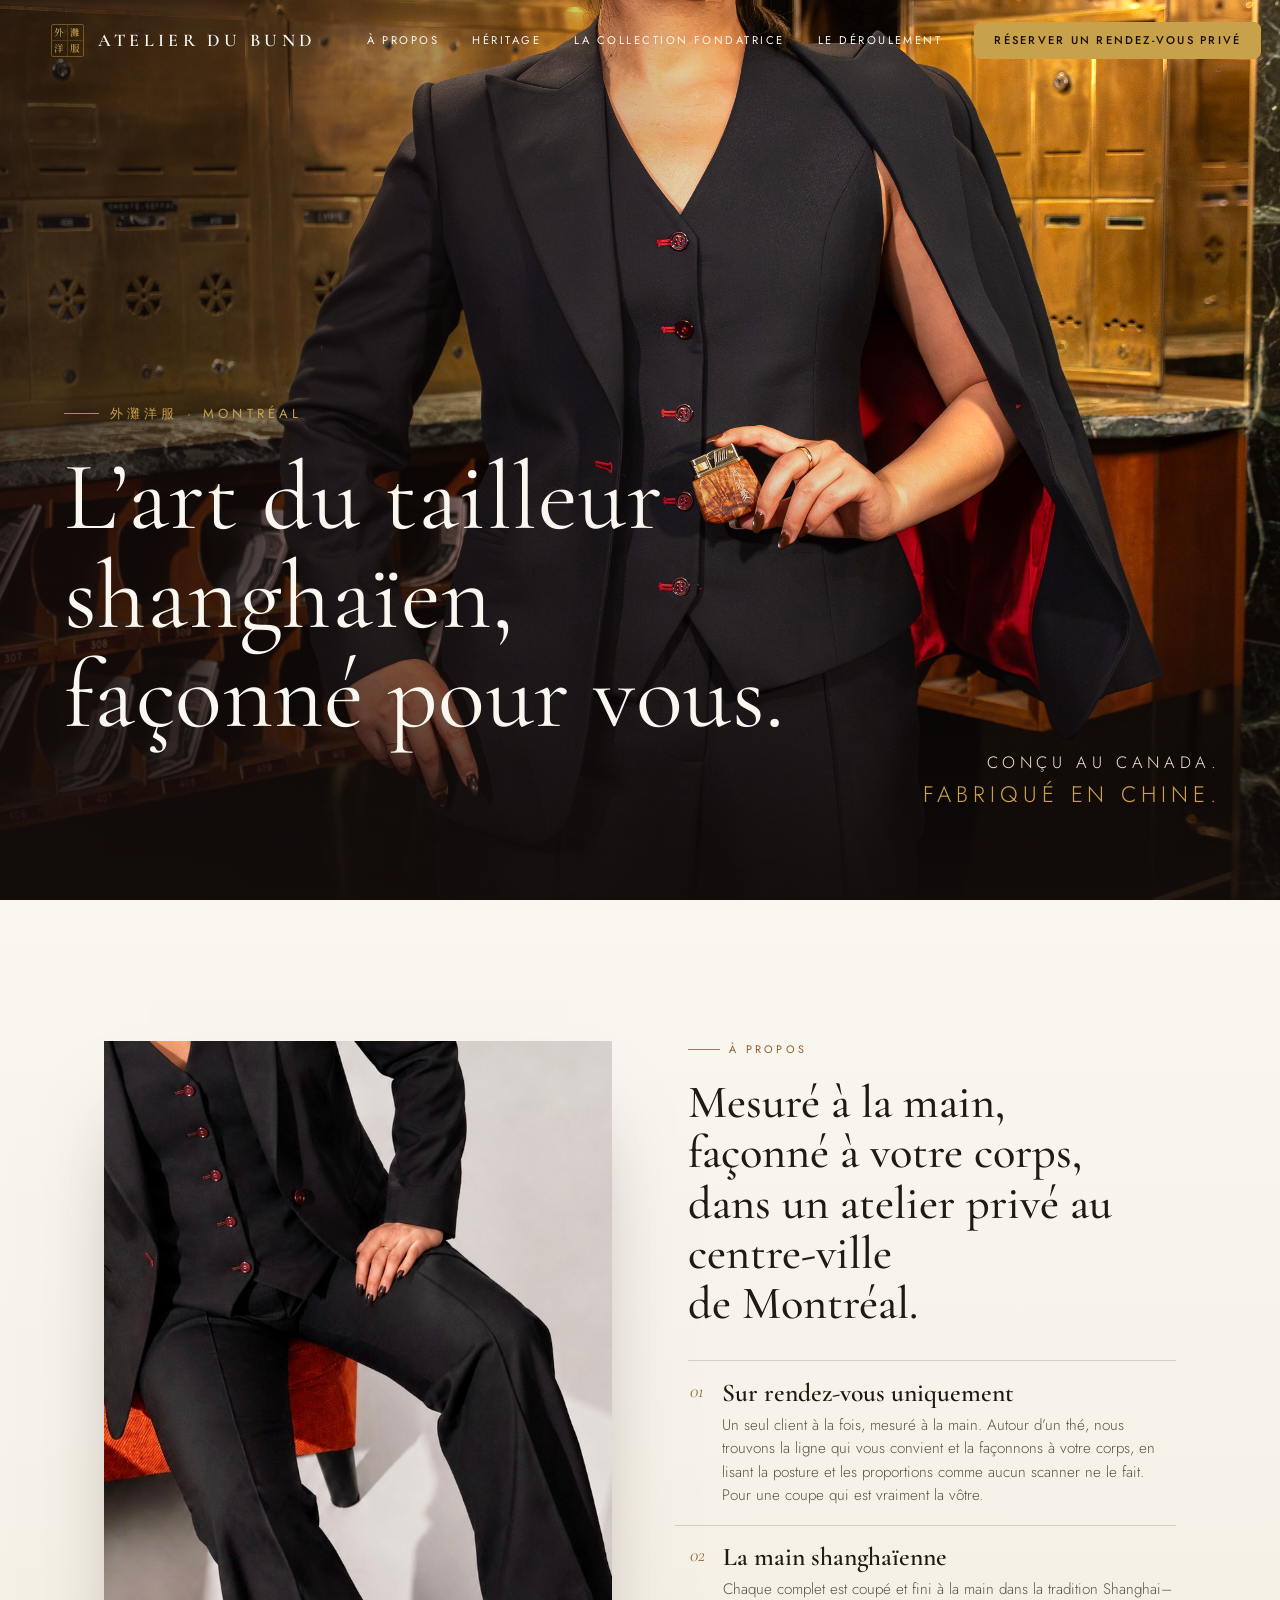
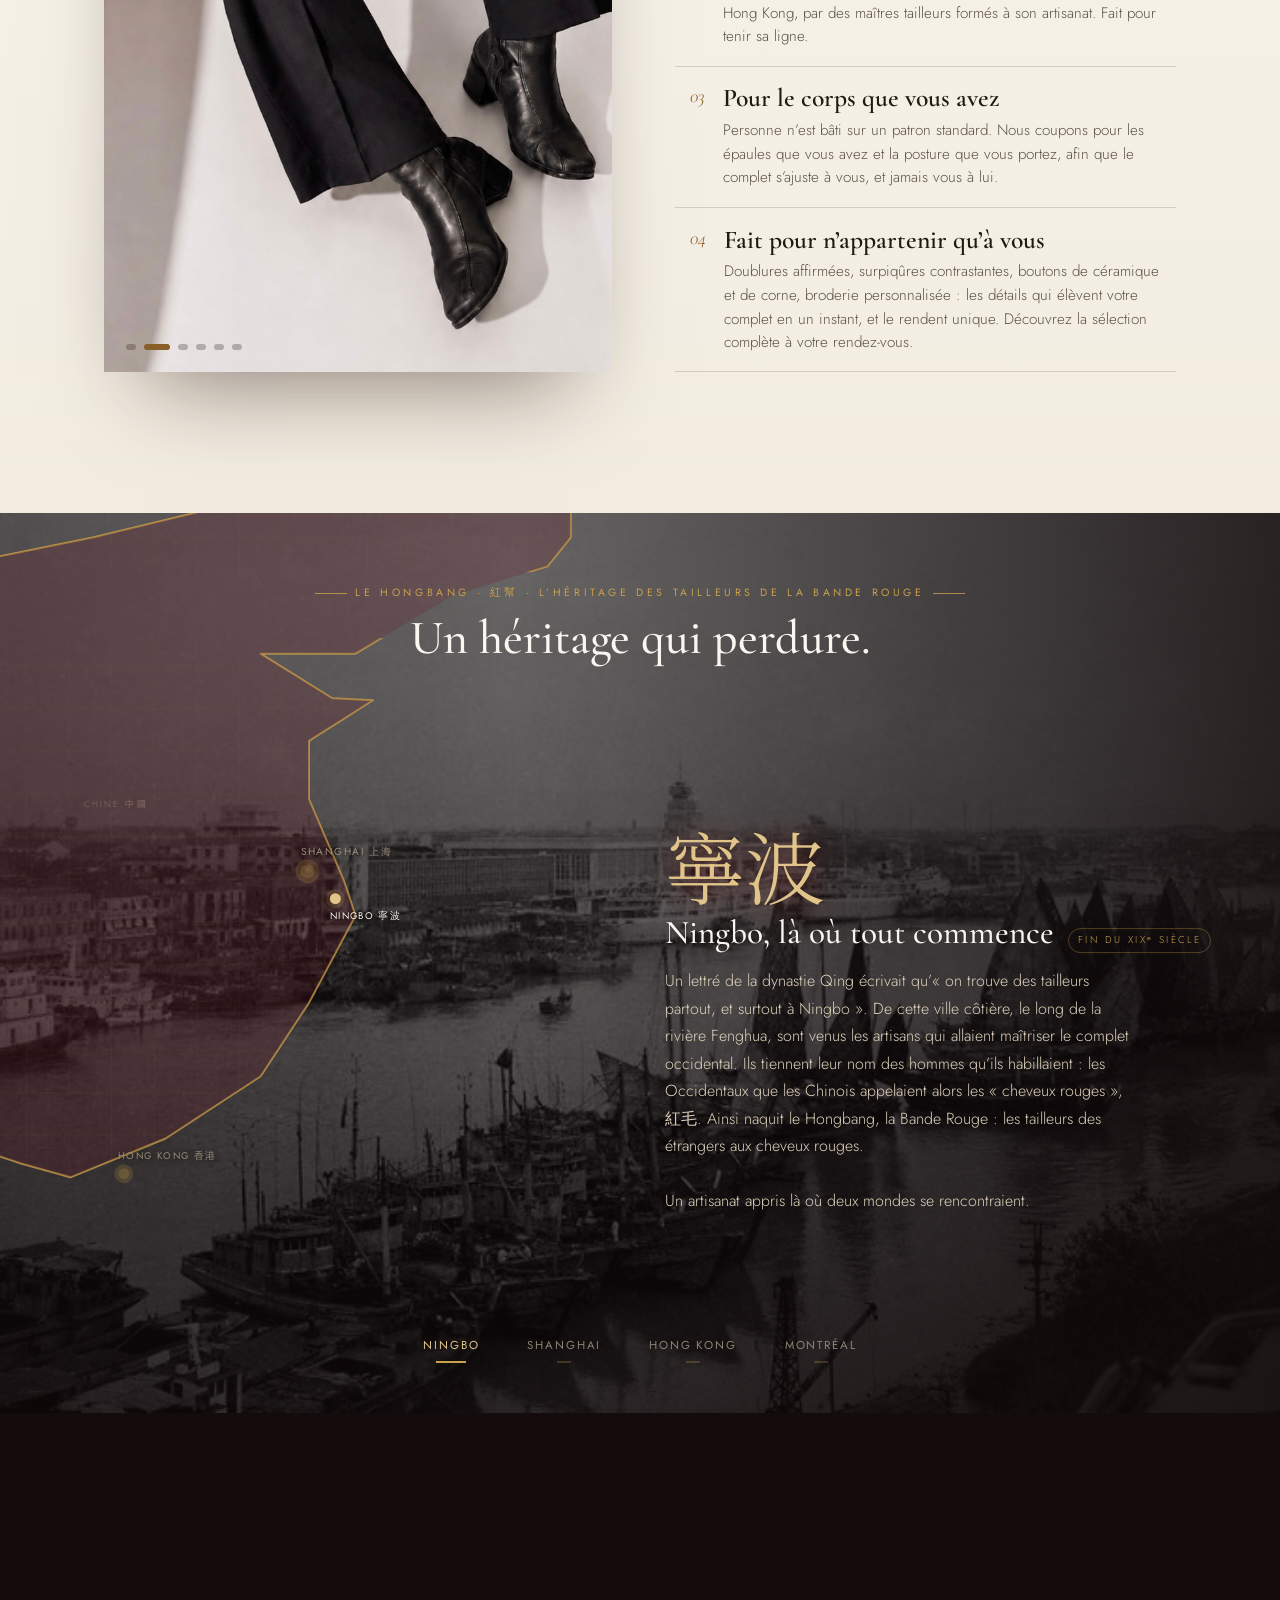
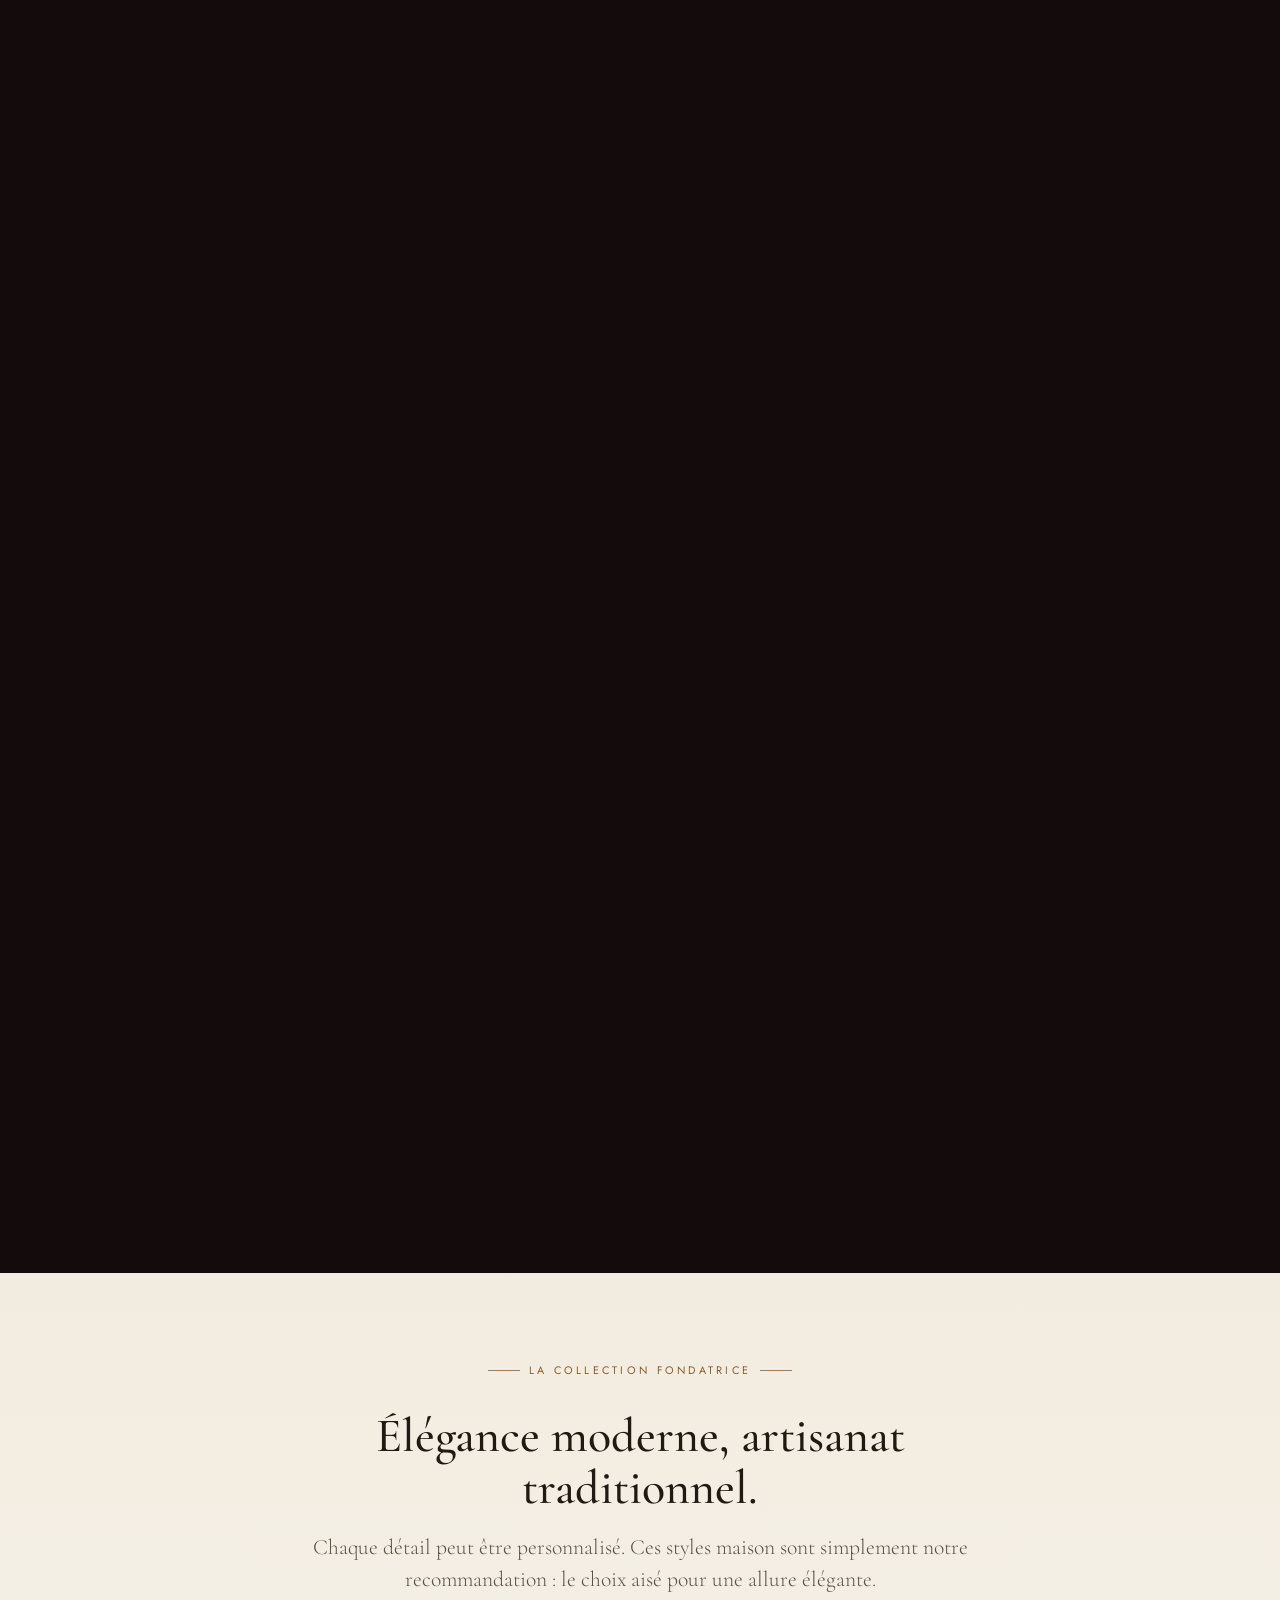
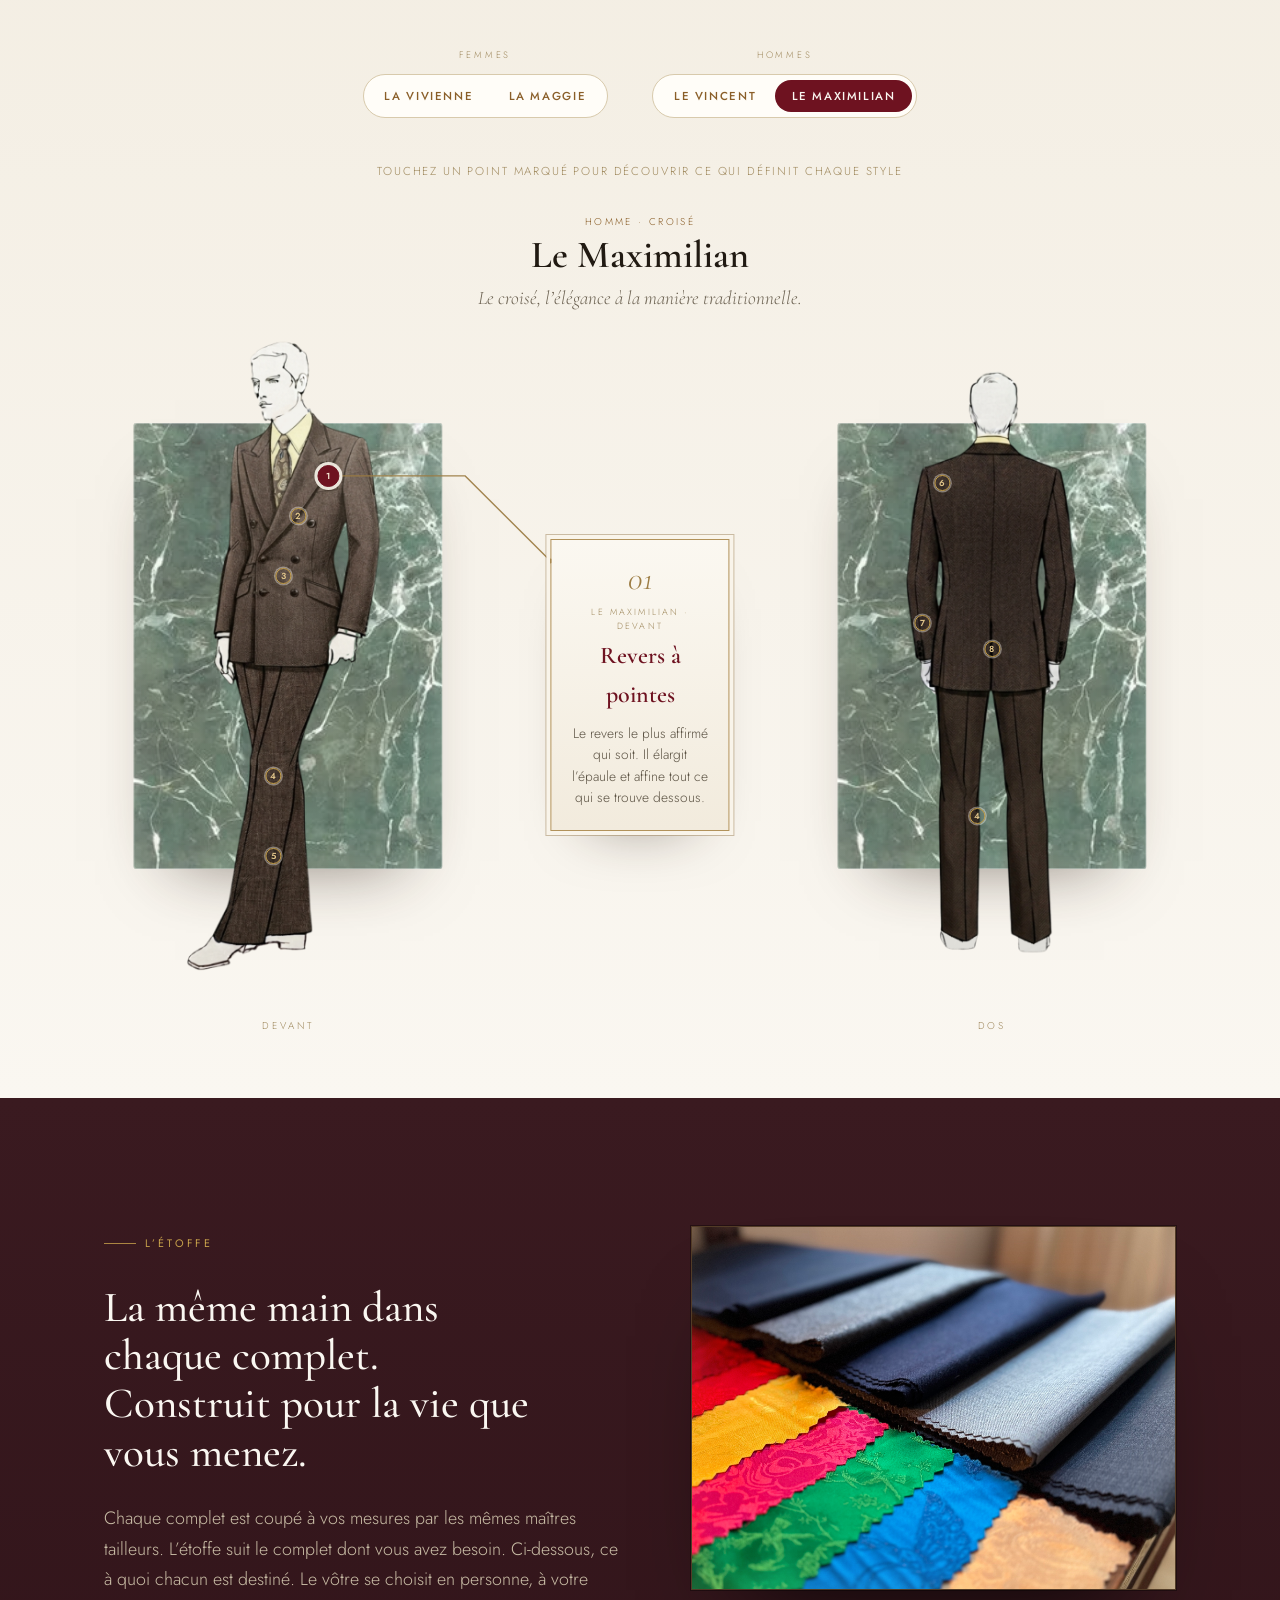
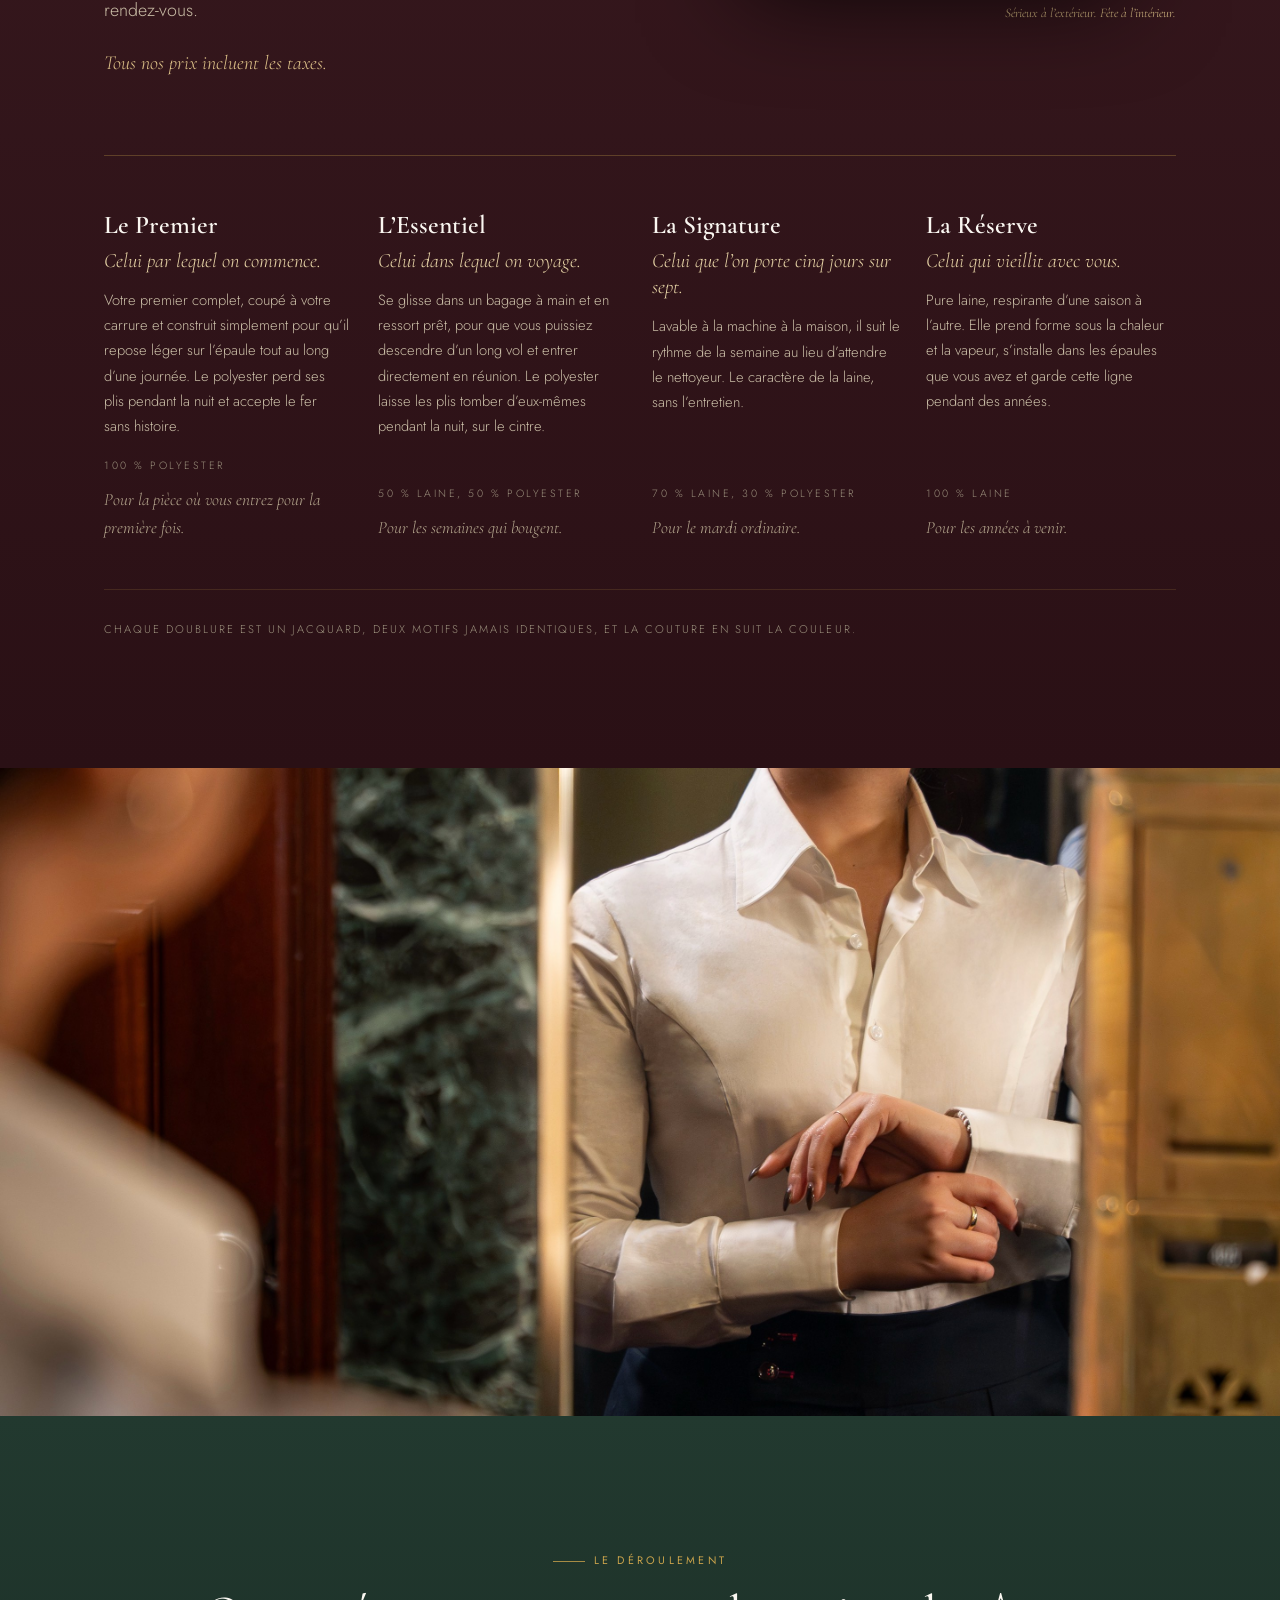
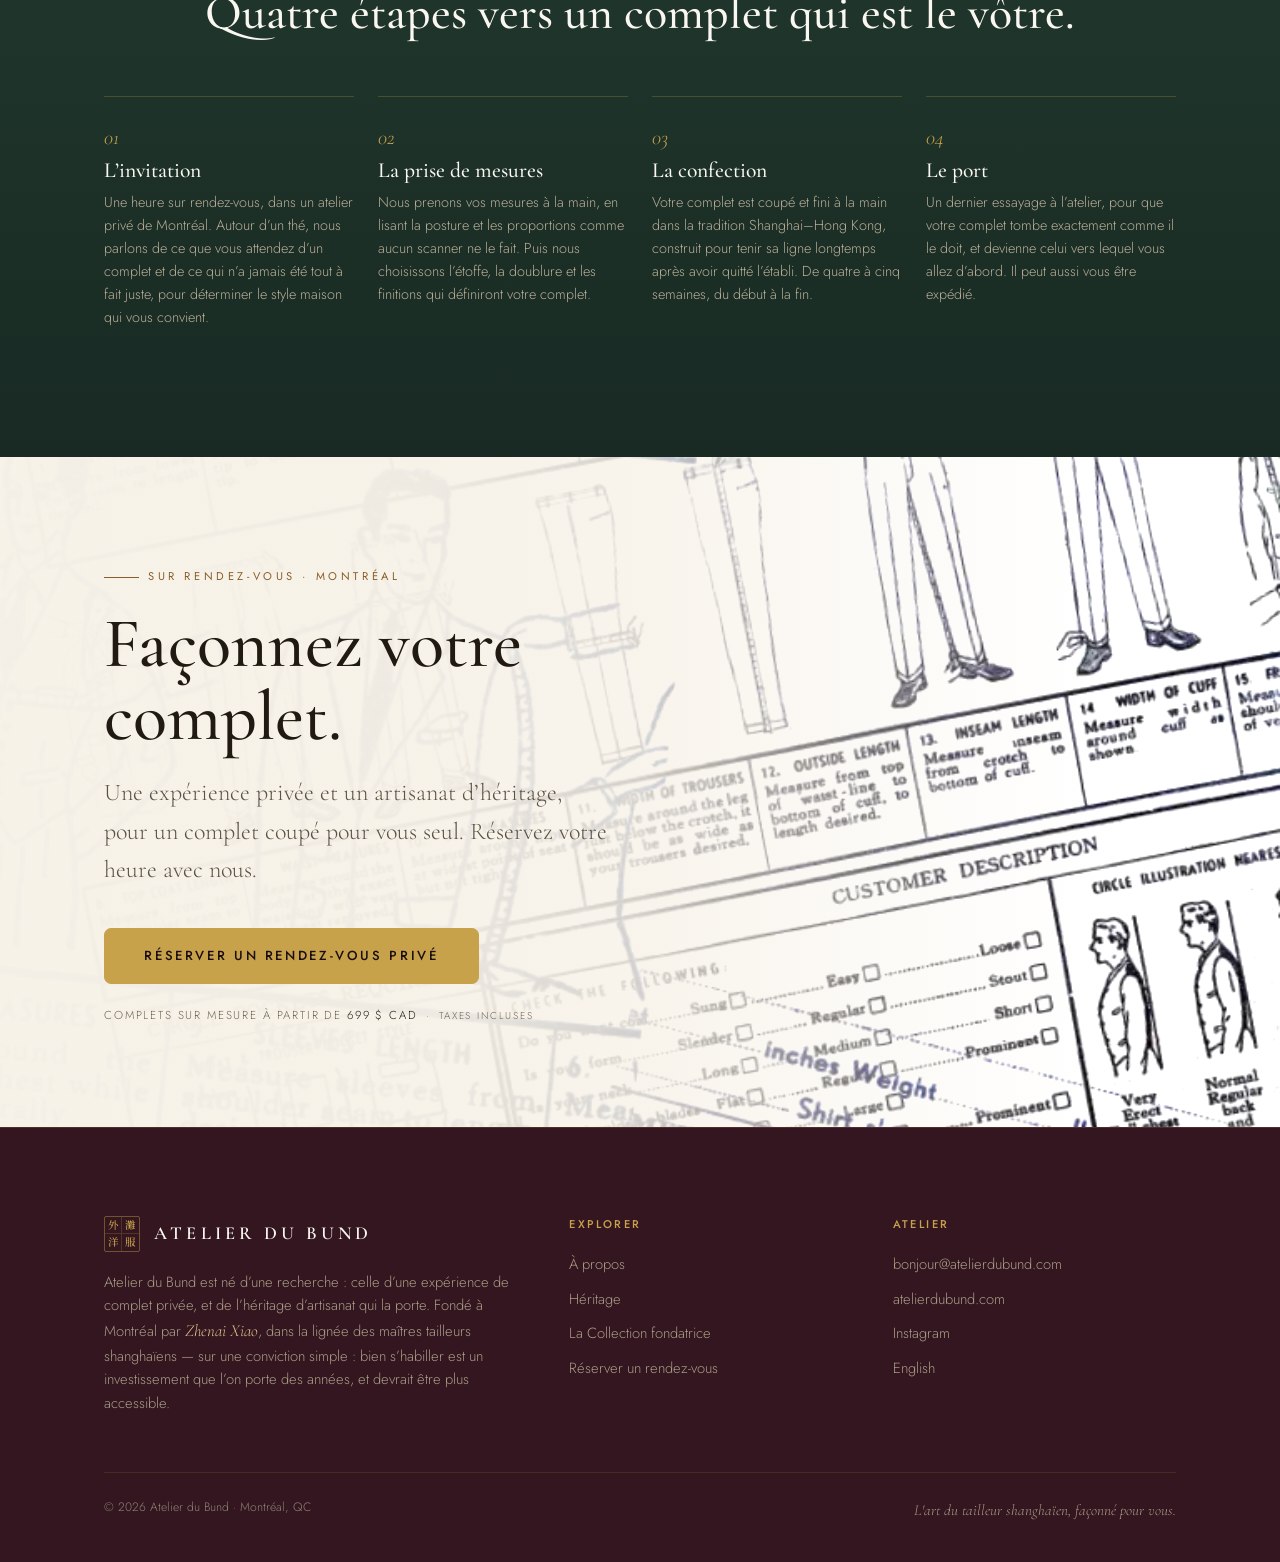
==== fr/index.html @ 0a52c36e "Set Made in China in gold, the line above in ivory Made in China is the highlight of the origin mark" ====
<!DOCTYPE html>

<html lang="fr-CA">
<head>
<!-- Generated by tools/build-fr.py from index.html + assets/i18n-fr.js. Do not edit by hand. -->
<meta charset="utf-8"/>
<meta content="width=device-width, initial-scale=1.0" name="viewport"/>
<title>Atelier du Bund — L’art du tailleur shanghaïen, façonné pour vous.</title>
<meta content="Complets sur mesure dans l’art du tailleur shanghaïen, façonnés pour vous. Une expérience de tailleur privée, sur rendez-vous à Montréal." name="description"/>
<link href="https://fonts.googleapis.com" rel="preconnect"/>
<link crossorigin="" href="https://fonts.gstatic.com" rel="preconnect"/>
<link href="https://fonts.googleapis.com/css2?family=Cormorant+Garamond:ital,wght@0,400;0,500;0,600;1,400;1,500;1,600&amp;family=Jost:wght@300;400;500&amp;family=Noto+Serif+TC:wght@500;600&amp;display=swap" rel="stylesheet"/>
<link href="/assets/styles.css?v=20260928b" rel="stylesheet"/>
<!-- Language alternates -->
<link href="https://atelierdubund.com/fr/" rel="canonical"/>
<link href="https://atelierdubund.com/" hreflang="en-CA" rel="alternate"/>
<link href="https://atelierdubund.com/fr/" hreflang="fr-CA" rel="alternate"/>
<link href="https://atelierdubund.com/" hreflang="x-default" rel="alternate"/>
<!-- Icons -->
<link href="/assets/logos/favicon.svg" rel="icon" type="image/svg+xml"/>
<link href="/favicon.ico" rel="icon" sizes="32x32"/>
<link href="/assets/logos/apple-touch-icon.png" rel="apple-touch-icon"/>
<meta content="#2a1015" name="theme-color"/>
<!-- Open Graph -->
<meta content="website" property="og:type"/>
<meta content="Atelier du Bund" property="og:site_name"/>
<meta content="fr_CA" property="og:locale"/>
<meta content="https://atelierdubund.com/fr/" property="og:url"/>
<meta content="Atelier du Bund — L’art du tailleur shanghaïen, façonné pour vous." property="og:title"/>
<meta content="Complets sur mesure dans l’art du tailleur shanghaïen, façonnés pour vous. Une expérience de tailleur privée, sur rendez-vous à Montréal." property="og:description"/>
<meta content="https://atelierdubund.com/assets/logos/og-image.png" property="og:image"/>
<meta content="1200" property="og:image:width"/>
<meta content="630" property="og:image:height"/>
<meta content="The 外灘洋服 seal beside the Atelier du Bund wordmark, in gold on oxblood." property="og:image:alt"/>
<!-- Twitter -->
<meta content="summary_large_image" name="twitter:card"/>
<meta content="Atelier du Bund — L’art du tailleur shanghaïen, façonné pour vous." name="twitter:title"/>
<meta content="Complets sur mesure dans l’art du tailleur shanghaïen, façonnés pour vous. Une expérience de tailleur privée, sur rendez-vous à Montréal." name="twitter:description"/>
<meta content="https://atelierdubund.com/assets/logos/og-image.png" name="twitter:image"/>
<meta content="The 外灘洋服 seal beside the Atelier du Bund wordmark, in gold on oxblood." name="twitter:image:alt"/>
</head>
<body class="adb-home">
<!-- ============ HEADER ============ -->
<header class="adb-header" id="adb-header">
<div class="adb-header__left">
<a aria-label="Atelier du Bund — accueil" class="adb-brand" href="#top">
<span aria-hidden="true" class="adb-mark"><span>外</span><span>灘</span><span>洋</span><span>服</span></span>
<span class="adb-brand__name">Atelier du Bund</span>
</a>
<nav aria-label="Principale" class="adb-nav" id="adbNav">
<a class="adb-nav__link" href="#about">À propos</a>
<a class="adb-nav__link" href="#heritage">Héritage</a>
<a class="adb-nav__link" href="#collection">La Collection fondatrice</a>
<a class="adb-nav__link" href="#how">Le déroulement</a>
</nav>
</div>
<div class="adb-header__right">
<a class="adb-book" href="https://cal.com/atelierdubund/appointment" rel="noopener noreferrer" target="_blank">Réserver un rendez-vous privé</a>
<a aria-label="Switch to English" class="adb-lang" href="/" hreflang="en-CA" id="adbLang" title="Switch to English">
<svg aria-hidden="true" fill="none" height="12" stroke="currentColor" stroke-linecap="round" stroke-width="1.6" viewBox="0 0 24 24" width="12"><circle cx="12" cy="12" r="9"></circle><path d="M3 12h18"></path><path d="M12 3c2.6 2.8 2.6 15.2 0 18M12 3c-2.6 2.8-2.6 15.2 0 18"></path></svg><span id="adbLangLabel">FR-CA</span>
</a>
</div>
<button aria-controls="adbNav" aria-expanded="false" aria-label="Ouvrir le menu" class="adb-nav-toggle" id="adbNavToggle">☰</button>
</header>
<!-- ============ HERO ============ -->
<section class="adb-hero" id="top">
<img alt="Un complet trois-pièces marine sur mesure aux boutonnières rouges et un briquet chinois en bois sculpté, dans un hall de laiton et de marbre." class="adb-hero__img" src="/images/web/hero.jpg"/>
<div aria-hidden="true" class="adb-hero__scrim"></div>
<div class="adb-hero__inner">
<div class="adb-hero__row">
<div class="adb-hero__lead">
<span class="adb-eyebrow adb-eyebrow--gold"><span class="adb-eyebrow__rule"></span>外灘洋服 · Montréal</span>
<h1 class="adb-hero__title">L’art du tailleur shanghaïen,<br/>façonné pour vous.</h1>
</div>
<div class="adb-hero__origin">
<div class="adb-hero__origin-designed">Conçu au <span>Canada</span>.</div>
<div class="adb-hero__origin-made">Fabriqué en <span>Chine</span>.</div>
</div>
</div>
</div>
</section>
<!-- ============ ABOUT / WHY ============ -->
<section class="adb-about" id="about">
<div class="adb-container">
<div class="adb-about__grid">
<!-- carousel -->
<div class="adb-about__frame" data-reveal="">
<img alt="Boutonnières fonctionnelles rouges sur un poignet de veston marine." class="adb-about__slide is-active" src="/images/web/cuff.jpg"/>
<img alt="Une femme en gilet marine à boutons rouges, assise dans un studio lumineux." class="adb-about__slide" src="/images/web/collection-seated.jpg"/>
<img alt="Un gilet de jacquard sombre à boutons rouges, porté dans un hall de laiton et de marbre." class="adb-about__slide adb-about__slide--founder" src="/images/web/founder-mirror.jpg"/>
<img alt="Revers de veston marine aux boutonnières fonctionnelles rouges, par-dessus un gilet." class="adb-about__slide adb-about__slide--lapel" src="/images/web/lapel.jpg"/>
<img alt="Une main glissant une carte dans la doublure au toucher soyeux, rouge profond, d’un veston." class="adb-about__slide" src="/images/web/lining.jpg"/>
<img alt="Ajuster un poignet devant un miroir." class="adb-about__slide adb-about__slide--mirror" src="/images/web/mirror.jpg"/>
<div aria-label="Choisir une photo" class="adb-about__dots" id="aboutDots" role="group"></div>
</div>
<!-- content -->
<div class="adb-about__content" data-reveal="">
<span class="adb-eyebrow adb-eyebrow--brown"><span class="adb-eyebrow__rule"></span>À propos</span>
<h2 class="adb-about__heading">Mesuré à la main, façonné à votre corps,<br/>dans un atelier privé au centre-ville de Montréal.</h2>
<div class="adb-about__pillars">
<div class="adb-pillar">
<span class="adb-pillar__num">01</span>
<h3 class="adb-pillar__title">Sur rendez-vous uniquement</h3>
<p class="adb-pillar__text">Un seul client à la fois, mesuré à la main. Autour d’un thé, nous trouvons la ligne qui vous convient et la façonnons à votre corps, en lisant la posture et les proportions comme aucun scanner ne le fait. Pour une coupe qui est vraiment la vôtre.</p>
</div>
<div class="adb-pillar">
<span class="adb-pillar__num">02</span>
<h3 class="adb-pillar__title">La main shanghaïenne</h3>
<p class="adb-pillar__text">Chaque complet est coupé et fini à la main dans la tradition Shanghai–Hong Kong, par des maîtres tailleurs formés à son artisanat. Fait pour tenir sa ligne.</p>
</div>
<div class="adb-pillar">
<span class="adb-pillar__num">03</span>
<h3 class="adb-pillar__title">Pour le corps que vous avez</h3>
<p class="adb-pillar__text">Personne n’est bâti sur un patron standard. Nous coupons pour les épaules que vous avez et la posture que vous portez, afin que le complet s’ajuste à vous, et jamais vous à lui.</p>
</div>
<div class="adb-pillar">
<span class="adb-pillar__num">04</span>
<h3 class="adb-pillar__title">Fait pour n’appartenir qu’à vous</h3>
<p class="adb-pillar__text">Doublures affirmées, surpiqûres contrastantes, boutons de céramique et de corne, broderie personnalisée : les détails qui élèvent votre complet en un instant, et le rendent unique. Découvrez la sélection complète à votre rendez-vous.</p>
</div>
</div>
</div>
</div>
</div>
</section>
<!-- ============ HERITAGE (scrollytelling) ============ -->
<section aria-label="Le Hongbang, l’héritage des tailleurs de la Bande Rouge" class="heritage" data-step="0" id="heritage">
<div class="heritage__track" id="heritageTrack">
<div class="heritage__stage">
<!-- full-bleed background carousels (one group per step) + scrim -->
<div aria-hidden="true" class="heritage__bg">
<div class="heritage__bg-base"></div>
<img alt="" class="heritage__photo is-active" data-idx="0" data-step="0" src="/images/heritage/1.%20ningbo%20dock.jpg"/>
<img alt="" class="heritage__photo" data-idx="1" data-step="0" src="/images/heritage/2.%20ningbo%20city.jpeg"/>
<img alt="" class="heritage__photo" data-idx="0" data-step="1" src="/images/heritage/3.%20shanghai%20bund.webp"/>
<img alt="" class="heritage__photo" data-idx="1" data-step="1" src="/images/heritage/4.%20shanghai%20nanjing%20road.png"/>
<img alt="" class="heritage__photo" data-idx="2" data-step="1" src="/images/heritage/5.%20shanghai%20tailor%20store.jpeg"/>
<img alt="" class="heritage__photo" data-idx="0" data-step="2" src="/images/heritage/6.%20hk%20tailor.jpg"/>
<img alt="" class="heritage__photo" data-idx="1" data-step="2" src="/images/heritage/7.%20hk%20store.jpg"/>
<img alt="" class="heritage__photo" data-idx="2" data-step="2" src="/images/heritage/8.%20hk%20central%20street.jpeg"/>
<img alt="" class="heritage__photo heritage__photo--mtl" data-idx="0" data-step="3" src="/images/web/founder-mirror.jpg"/>
<div class="heritage__scrim"></div>
</div>
<!-- persistent header -->
<div class="heritage__head">
<span class="heritage__eyebrow">Le Hongbang · 紅幫 · L’héritage des tailleurs de la Bande Rouge</span>
<h2 class="heritage__subtitle">Un héritage qui perdure.</h2>
</div>
<!-- stage canvas: maps + reading panel -->
<div class="heritage__frame">
<div class="heritage__canvas">
<!-- China coastline map (steps Ningbo / Shanghai / Hong Kong) -->
<div class="heritage__map heritage__map--china">
<span class="heritage__legend heritage__legend--china">Chine 中國</span>
<svg aria-hidden="true" class="heritage__svg" viewBox="470 270 165 185">
<defs>
<pattern height="22" id="adb-grid" patternUnits="userSpaceOnUse" width="22">
<path d="M22 0H0V22" fill="none" opacity="0.16" stroke="#c8a24b" stroke-width="0.4"></path>
</pattern>
<mask height="455" id="hb-gap" maskUnits="userSpaceOnUse" width="760" x="0" y="0"><rect fill="#fff" height="455" width="860" x="-50" y="0"></rect><rect fill="#000" height="34" width="860" x="-50" y="128"></rect></mask>
</defs>
<path d="M20,170 L118,80 L192,28 L291,110 L340,80 L401,125 L475,110 L537,95 L586,65 L660,20 L721,35 L758,29 L721,80 L721,110 L709,125 L660,140 L635,155 L610,170 L561,170 L598,193 L619,194 L586,215 L586,245 L604,287 L610,305 L586,350 L561,388 L512,420 L463,440 L438,433 L414,425 L401,410 L364,425 L328,425 L315,395 L309,335 L266,335 L192,335 L155,335 L106,305 L82,275 L69,230 Z" fill="url(#adb-grid)" mask="url(#hb-gap)" opacity="0.8" stroke="#c8a24b" stroke-linejoin="round" stroke-width="1"></path>
<path d="M20,170 L118,80 L192,28 L291,110 L340,80 L401,125 L475,110 L537,95 L586,65 L660,20 L721,35 L758,29 L721,80 L721,110 L709,125 L660,140 L635,155 L610,170 L561,170 L598,193 L619,194 L586,215 L586,245 L604,287 L610,305 L586,350 L561,388 L512,420 L463,440 L438,433 L414,425 L401,410 L364,425 L328,425 L315,395 L309,335 L266,335 L192,335 L155,335 L106,305 L82,275 L69,230 Z" fill="rgba(110,18,32,0.2)" stroke="none"></path>
</svg>
<button aria-label="Shanghai" class="heritage__dot heritage__dot--shanghai" data-go="1" type="button">
<span class="heritage__dot-mark"></span>
<span class="heritage__dot-label">Shanghai 上海</span>
</button>
<button aria-label="Ningbo" class="heritage__dot heritage__dot--ningbo" data-go="0" type="button">
<span class="heritage__dot-mark"></span>
<span class="heritage__dot-label">Ningbo 寧波</span>
</button>
<button aria-label="Hong Kong" class="heritage__dot heritage__dot--hongkong" data-go="2" type="button">
<span class="heritage__dot-mark"></span>
<span class="heritage__dot-label">Hong Kong 香港</span>
</button>
</div>
<!-- Canada → Île de Montréal map (Montréal step) -->
<div class="heritage__map heritage__map--mtl">
<!-- layer A: Canada -->
<div class="heritage__mtl-layer heritage__mtl-layer--canada">
<span class="heritage__legend heritage__legend--canada">Canada 加拿大</span>
<svg aria-hidden="true" class="heritage__svg" viewBox="8 36 444 370">
<path d="M198.9,125.2 L208.2,125.2 L200.5,143.9 L216.0,171.8 L220.7,165.6 L230.0,181.2 L234.7,165.6 L231.6,157.8 L239.3,157.8 L248.6,174.9 L242.4,185.8 L231.6,187.4 L231.6,206.0 L223.8,210.7 L209.8,234.0 L208.2,255.7 L217.6,260.4 L220.7,271.3 L234.7,271.3 L258.0,282.2 L273.5,282.2 L278.2,299.3 L295.3,313.2 L301.5,307.0 L289.1,282.2 L299.9,262.0 L295.3,252.6 L282.8,244.9 L285.9,234.0 L275.1,215.3 L292.2,207.6 L304.6,215.3 L313.9,213.8 L320.1,229.3 L332.6,232.4 L337.2,210.7 L362.1,227.8 L365.2,235.5 L376.1,240.2 L391.6,237.1 L390.1,241.8 L402.5,241.8 L410.3,249.5 L399.4,277.5 L369.9,293.0 L359.0,317.9 L360.5,325.7 L365.2,313.2 L380.7,299.3 L385.4,305.5 L377.6,311.7 L386.9,311.7 L386.9,316.3 L399.4,324.1 L413.4,317.9 L413.4,305.5 L419.6,310.1 L397.8,347.4 L393.2,342.8 L397.8,333.4 L394.7,328.8 L383.8,338.1 L371.4,322.6 L365.2,324.1 L359.0,349.0 L340.3,355.2 L331.0,372.3 L321.7,373.8 L317.0,378.5 L320.1,381.6 L298.4,398.7 L299.9,380.1 L295.3,369.2 L275.1,353.6 L254.9,345.9 L230.0,349.0 L216.0,345.9 L214.5,341.2 L153.9,344.3 L102.6,338.1 L57.5,327.2 L43.5,308.6 L48.2,330.3 L42.0,325.7 L29.5,302.4 L35.8,302.4 L35.8,293.0 L40.4,289.9 L32.6,274.4 L32.6,265.1 L40.4,254.2 L34.2,246.4 L32.6,213.8 L21.8,215.3 L21.8,201.4 L14.0,196.7 L62.2,129.9 L71.5,142.3 L94.8,140.7 L97.9,145.4 L102.6,140.7 L104.1,151.6 L110.3,147.0 L110.3,154.7 L116.6,151.6 L136.8,167.2 L133.7,174.9 L150.7,176.5 L157.0,187.4 L158.5,176.5 L163.2,174.9 L157.0,173.4 L160.1,170.3 L177.2,181.2 L188.0,181.2 L192.7,173.4 L188.0,168.7 L191.2,162.5 L198.9,170.3 L192.7,173.4 L197.4,182.7 L202.0,182.7 L206.7,170.3 L195.8,157.8 L198.9,125.2 Z M240.9,120.5 L245.5,125.2 L236.2,128.3 L237.8,134.5 L244.0,128.3 L251.8,128.3 L256.4,134.5 L275.1,134.5 L278.2,140.7 L282.8,139.2 L279.7,142.3 L285.9,142.3 L285.9,150.1 L309.3,156.3 L313.9,153.2 L315.5,170.3 L299.9,164.1 L296.8,167.2 L299.9,173.4 L320.1,184.3 L321.7,190.5 L304.6,190.5 L321.7,198.2 L298.4,198.2 L284.4,188.9 L270.4,196.7 L268.8,187.4 L281.3,182.7 L276.6,178.0 L279.7,165.6 L273.5,159.4 L264.2,154.7 L261.1,157.8 L262.6,154.7 L251.8,147.0 L239.3,154.7 L219.1,153.2 L222.2,148.5 L214.5,145.4 L214.5,128.3 L222.2,123.7 L223.8,139.2 L225.3,126.8 L240.9,120.5 Z M125.9,112.8 L141.4,119.0 L146.1,133.0 L152.3,133.0 L153.9,137.6 L158.5,134.5 L163.2,145.4 L163.2,131.4 L169.4,134.5 L170.9,151.6 L180.3,159.4 L174.1,164.1 L175.6,170.3 L163.2,164.1 L141.4,168.7 L132.1,157.8 L133.7,153.2 L149.2,153.2 L132.1,147.0 L139.9,142.3 L132.1,139.2 L139.9,129.9 L135.2,128.3 L119.7,139.2 L115.0,129.9 L125.9,112.8 Z M217.6,41.3 L230.0,42.8 L230.0,66.2 L223.8,72.4 L228.4,77.0 L225.3,92.6 L230.0,97.2 L208.2,101.9 L208.2,91.0 L212.9,89.5 L208.2,86.4 L214.5,80.1 L211.4,77.0 L200.5,87.9 L191.2,70.8 L194.3,63.1 L206.7,77.0 L209.8,75.5 L206.7,70.8 L217.6,63.1 L202.0,66.2 L197.4,58.4 L217.6,41.3 Z M413.4,255.7 L418.0,272.8 L419.6,268.2 L427.4,271.3 L435.1,266.6 L436.7,271.3 L441.3,269.7 L442.9,279.1 L444.4,274.4 L446.0,285.3 L441.3,277.5 L438.2,289.9 L436.7,282.2 L416.5,296.1 L413.4,255.7 Z" fill="url(#adb-grid)" opacity="0.8" stroke="#c8a24b" stroke-linejoin="round" stroke-width="1.7"></path>
<path d="M198.9,125.2 L208.2,125.2 L200.5,143.9 L216.0,171.8 L220.7,165.6 L230.0,181.2 L234.7,165.6 L231.6,157.8 L239.3,157.8 L248.6,174.9 L242.4,185.8 L231.6,187.4 L231.6,206.0 L223.8,210.7 L209.8,234.0 L208.2,255.7 L217.6,260.4 L220.7,271.3 L234.7,271.3 L258.0,282.2 L273.5,282.2 L278.2,299.3 L295.3,313.2 L301.5,307.0 L289.1,282.2 L299.9,262.0 L295.3,252.6 L282.8,244.9 L285.9,234.0 L275.1,215.3 L292.2,207.6 L304.6,215.3 L313.9,213.8 L320.1,229.3 L332.6,232.4 L337.2,210.7 L362.1,227.8 L365.2,235.5 L376.1,240.2 L391.6,237.1 L390.1,241.8 L402.5,241.8 L410.3,249.5 L399.4,277.5 L369.9,293.0 L359.0,317.9 L360.5,325.7 L365.2,313.2 L380.7,299.3 L385.4,305.5 L377.6,311.7 L386.9,311.7 L386.9,316.3 L399.4,324.1 L413.4,317.9 L413.4,305.5 L419.6,310.1 L397.8,347.4 L393.2,342.8 L397.8,333.4 L394.7,328.8 L383.8,338.1 L371.4,322.6 L365.2,324.1 L359.0,349.0 L340.3,355.2 L331.0,372.3 L321.7,373.8 L317.0,378.5 L320.1,381.6 L298.4,398.7 L299.9,380.1 L295.3,369.2 L275.1,353.6 L254.9,345.9 L230.0,349.0 L216.0,345.9 L214.5,341.2 L153.9,344.3 L102.6,338.1 L57.5,327.2 L43.5,308.6 L48.2,330.3 L42.0,325.7 L29.5,302.4 L35.8,302.4 L35.8,293.0 L40.4,289.9 L32.6,274.4 L32.6,265.1 L40.4,254.2 L34.2,246.4 L32.6,213.8 L21.8,215.3 L21.8,201.4 L14.0,196.7 L62.2,129.9 L71.5,142.3 L94.8,140.7 L97.9,145.4 L102.6,140.7 L104.1,151.6 L110.3,147.0 L110.3,154.7 L116.6,151.6 L136.8,167.2 L133.7,174.9 L150.7,176.5 L157.0,187.4 L158.5,176.5 L163.2,174.9 L157.0,173.4 L160.1,170.3 L177.2,181.2 L188.0,181.2 L192.7,173.4 L188.0,168.7 L191.2,162.5 L198.9,170.3 L192.7,173.4 L197.4,182.7 L202.0,182.7 L206.7,170.3 L195.8,157.8 L198.9,125.2 Z M240.9,120.5 L245.5,125.2 L236.2,128.3 L237.8,134.5 L244.0,128.3 L251.8,128.3 L256.4,134.5 L275.1,134.5 L278.2,140.7 L282.8,139.2 L279.7,142.3 L285.9,142.3 L285.9,150.1 L309.3,156.3 L313.9,153.2 L315.5,170.3 L299.9,164.1 L296.8,167.2 L299.9,173.4 L320.1,184.3 L321.7,190.5 L304.6,190.5 L321.7,198.2 L298.4,198.2 L284.4,188.9 L270.4,196.7 L268.8,187.4 L281.3,182.7 L276.6,178.0 L279.7,165.6 L273.5,159.4 L264.2,154.7 L261.1,157.8 L262.6,154.7 L251.8,147.0 L239.3,154.7 L219.1,153.2 L222.2,148.5 L214.5,145.4 L214.5,128.3 L222.2,123.7 L223.8,139.2 L225.3,126.8 L240.9,120.5 Z M125.9,112.8 L141.4,119.0 L146.1,133.0 L152.3,133.0 L153.9,137.6 L158.5,134.5 L163.2,145.4 L163.2,131.4 L169.4,134.5 L170.9,151.6 L180.3,159.4 L174.1,164.1 L175.6,170.3 L163.2,164.1 L141.4,168.7 L132.1,157.8 L133.7,153.2 L149.2,153.2 L132.1,147.0 L139.9,142.3 L132.1,139.2 L139.9,129.9 L135.2,128.3 L119.7,139.2 L115.0,129.9 L125.9,112.8 Z M217.6,41.3 L230.0,42.8 L230.0,66.2 L223.8,72.4 L228.4,77.0 L225.3,92.6 L230.0,97.2 L208.2,101.9 L208.2,91.0 L212.9,89.5 L208.2,86.4 L214.5,80.1 L211.4,77.0 L200.5,87.9 L191.2,70.8 L194.3,63.1 L206.7,77.0 L209.8,75.5 L206.7,70.8 L217.6,63.1 L202.0,66.2 L197.4,58.4 L217.6,41.3 Z M413.4,255.7 L418.0,272.8 L419.6,268.2 L427.4,271.3 L435.1,266.6 L436.7,271.3 L441.3,269.7 L442.9,279.1 L444.4,274.4 L446.0,285.3 L441.3,277.5 L438.2,289.9 L436.7,282.2 L416.5,296.1 L413.4,255.7 Z" fill="rgba(110,18,32,0.2)" stroke="none"></path>
</svg>
<div class="heritage__marker heritage__marker--canada">
<span class="heritage__marker-label">Montréal<br/>蒙特利爾</span>
<span class="heritage__marker-dot"></span>
</div>
</div>
<!-- layer B: Île de Montréal -->
<div class="heritage__mtl-layer heritage__mtl-layer--island">
<svg aria-hidden="true" class="heritage__svg" viewBox="44 65 252 210">
<path d="M285.0,68.6 L288.0,69.6 L282.0,79.6 L281.0,87.7 L283.0,111.8 L272.9,131.8 L274.9,149.9 L266.9,163.0 L266.9,169.0 L257.9,182.1 L254.9,201.1 L251.8,205.1 L255.9,206.2 L256.9,202.1 L256.9,210.2 L259.9,216.2 L256.9,222.2 L261.9,227.2 L253.9,240.3 L248.8,241.3 L250.8,229.3 L256.9,224.2 L251.8,225.2 L248.8,228.2 L247.8,235.3 L242.8,244.3 L227.7,260.4 L220.7,263.4 L209.7,262.4 L197.6,253.4 L189.6,254.4 L196.6,253.4 L189.6,250.3 L185.6,251.3 L174.5,247.3 L156.4,248.3 L149.4,245.3 L147.4,246.3 L143.4,241.3 L138.4,240.3 L133.3,244.3 L132.3,250.3 L126.3,251.3 L123.3,255.4 L112.3,253.4 L100.2,259.4 L97.2,263.4 L90.2,263.4 L78.1,268.4 L77.1,271.4 L62.0,271.4 L60.0,269.4 L52.0,255.4 L52.0,251.3 L59.0,242.3 L62.0,243.3 L63.0,240.3 L69.1,239.3 L69.1,236.3 L65.1,234.3 L69.1,226.2 L75.1,224.2 L78.1,231.3 L85.1,233.3 L97.2,225.2 L102.2,216.2 L101.2,214.2 L98.2,215.2 L97.2,219.2 L87.1,227.2 L81.1,227.2 L72.1,220.2 L67.1,222.2 L69.1,212.2 L80.1,205.1 L81.1,202.1 L86.1,199.1 L86.1,195.1 L94.2,192.1 L104.2,193.1 L108.2,197.1 L108.2,201.1 L113.3,195.1 L131.3,195.1 L134.3,196.1 L136.4,200.1 L150.4,200.1 L157.4,197.1 L170.5,182.1 L175.5,181.0 L182.6,174.0 L191.6,173.0 L193.6,171.0 L195.6,165.0 L200.6,160.0 L199.6,153.9 L204.6,148.9 L210.7,131.8 L214.7,123.8 L223.7,114.8 L222.7,112.8 L226.7,112.8 L242.8,96.7 L256.9,89.7 L269.9,71.6 L280.0,71.6 L285.0,68.6 Z" fill="url(#adb-grid)" opacity="0.8" stroke="#c8a24b" stroke-linejoin="round" stroke-width="1.0"></path>
<path d="M285.0,68.6 L288.0,69.6 L282.0,79.6 L281.0,87.7 L283.0,111.8 L272.9,131.8 L274.9,149.9 L266.9,163.0 L266.9,169.0 L257.9,182.1 L254.9,201.1 L251.8,205.1 L255.9,206.2 L256.9,202.1 L256.9,210.2 L259.9,216.2 L256.9,222.2 L261.9,227.2 L253.9,240.3 L248.8,241.3 L250.8,229.3 L256.9,224.2 L251.8,225.2 L248.8,228.2 L247.8,235.3 L242.8,244.3 L227.7,260.4 L220.7,263.4 L209.7,262.4 L197.6,253.4 L189.6,254.4 L196.6,253.4 L189.6,250.3 L185.6,251.3 L174.5,247.3 L156.4,248.3 L149.4,245.3 L147.4,246.3 L143.4,241.3 L138.4,240.3 L133.3,244.3 L132.3,250.3 L126.3,251.3 L123.3,255.4 L112.3,253.4 L100.2,259.4 L97.2,263.4 L90.2,263.4 L78.1,268.4 L77.1,271.4 L62.0,271.4 L60.0,269.4 L52.0,255.4 L52.0,251.3 L59.0,242.3 L62.0,243.3 L63.0,240.3 L69.1,239.3 L69.1,236.3 L65.1,234.3 L69.1,226.2 L75.1,224.2 L78.1,231.3 L85.1,233.3 L97.2,225.2 L102.2,216.2 L101.2,214.2 L98.2,215.2 L97.2,219.2 L87.1,227.2 L81.1,227.2 L72.1,220.2 L67.1,222.2 L69.1,212.2 L80.1,205.1 L81.1,202.1 L86.1,199.1 L86.1,195.1 L94.2,192.1 L104.2,193.1 L108.2,197.1 L108.2,201.1 L113.3,195.1 L131.3,195.1 L134.3,196.1 L136.4,200.1 L150.4,200.1 L157.4,197.1 L170.5,182.1 L175.5,181.0 L182.6,174.0 L191.6,173.0 L193.6,171.0 L195.6,165.0 L200.6,160.0 L199.6,153.9 L204.6,148.9 L210.7,131.8 L214.7,123.8 L223.7,114.8 L222.7,112.8 L226.7,112.8 L242.8,96.7 L256.9,89.7 L269.9,71.6 L280.0,71.6 L285.0,68.6 Z" fill="rgba(110,18,32,0.2)" stroke="none"></path>
</svg>
<div class="heritage__marker heritage__marker--island">
<span class="heritage__marker-dot"></span>
<span class="heritage__marker-label">Montréal 蒙特利爾</span>
</div>
</div>
</div>
<!-- reading panel (shifts left on the Montréal step) -->
<div aria-live="polite" class="heritage__panel">
<div class="heritage__glyph" id="heritageGlyph">寧波</div>
<div class="heritage__panel-head">
<h3 class="heritage__city" id="heritageCity">Ningbo — where it begins</h3>
<span class="heritage__year" id="heritageYear">Late 1800s</span>
</div>
<p class="heritage__copy" id="heritageCopy">A Qing-dynasty scholar wrote that “tailors are found everywhere, especially in Ningbo.” From this coastal city along the Fenghua River came the artisans who would master the Western suit. They earned their name from the men they dressed — Westerners the Chinese then called the “red-haired,” 紅毛 — and so became the Hongbang, the Red Band: the tailors of the red-haired foreigners.

A craft learned where two worlds met.</p>
</div>
</div>
</div>
<!-- clickable stepper -->
<div class="heritage__stepper" id="heritageStepper">
<button class="heritage__step" data-go="0" type="button"><span class="heritage__step-name">Ningbo</span><span class="heritage__step-bar"></span></button>
<button class="heritage__step" data-go="1" type="button"><span class="heritage__step-name">Shanghai</span><span class="heritage__step-bar"></span></button>
<button class="heritage__step" data-go="2" type="button"><span class="heritage__step-name">Hong Kong</span><span class="heritage__step-bar"></span></button>
<button class="heritage__step" data-go="3" type="button"><span class="heritage__step-name">Montréal</span><span class="heritage__step-bar"></span></button>
</div>
</div>
</div>
</section>
<!-- ============ THE FOUNDING COLLECTION ============ -->
<section class="adb-collection" id="collection">
<div class="adb-container adb-container--narrow">
<div class="adb-collection__intro" data-reveal="">
<span class="adb-eyebrow adb-eyebrow--brown adb-eyebrow--center"><span class="adb-eyebrow__rule"></span>La Collection fondatrice<span class="adb-eyebrow__rule"></span></span>
<h2 class="adb-collection__heading">Élégance moderne, artisanat traditionnel.</h2>
<p class="adb-collection__lede">Chaque détail peut être personnalisé. Ces styles maison sont simplement notre recommandation : le choix aisé pour une allure élégante.</p>
</div>
<!-- house-style tabs, grouped Women / Men -->
<div class="adb-styletabs" data-reveal="">
<div class="adb-styletabs__group adb-styletabs__group--women">
<span class="adb-styletabs__label">Femmes</span>
<div aria-label="Styles maison pour femmes" class="adb-styletabs__pill" role="tablist">
<button class="adb-styletab" data-style="vivienne" role="tab" type="button">La Vivienne</button>
<button class="adb-styletab" data-style="maggie" role="tab" type="button">La Maggie</button>
</div>
</div>
<div class="adb-styletabs__group adb-styletabs__group--men">
<span class="adb-styletabs__label">Hommes</span>
<div aria-label="Styles maison pour hommes" class="adb-styletabs__pill" role="tablist">
<button class="adb-styletab" data-style="vincent" role="tab" type="button">Le Vincent</button>
<button aria-selected="true" class="adb-styletab is-active" data-style="maximilian" role="tab" type="button">Le Maximilian</button>
</div>
</div>
</div>
<p class="adb-collection__hint">Touchez un point marqué pour découvrir ce qui définit chaque style</p>
<!-- active style header -->
<div class="adb-activestyle">
<span class="adb-activestyle__tag" id="clTag"></span>
<h3 class="adb-activestyle__name" id="clName"></h3>
<p class="adb-activestyle__blurb" id="clBlurb"></p>
</div>
<!-- stage: front figure · centre gold frame · back figure, with connector line -->
<div class="adb-clstage" id="adb-cl-stage">
<div class="adb-clview adb-clview--front">
<div class="adb-clview__figure">
<div aria-hidden="true" class="adb-clview__panel" id="clPanelFront"></div>
<div class="adb-clview__art" id="clArtFront" role="img"></div>
</div>
<span class="adb-clview__label">Devant</span>
</div>
<svg aria-hidden="true" class="adb-clline" id="adb-cl-svg" preserveAspectRatio="none">
<path d="" fill="none" id="adb-cl-line" stroke="#9c7c43" stroke-opacity=".92" stroke-width="1.4"></path>
<circle fill="#9c7c43" id="adb-cl-o1" r="3.4"></circle>
<circle fill="#9c7c43" id="adb-cl-o2" r="2.4"></circle>
</svg>
<div class="adb-clcard-wrap">
<div class="adb-clcard" id="adb-cl-card">
<span class="adb-clcard__num" id="clNum"></span>
<span class="adb-clcard__meta" id="clMeta"></span>
<h4 class="adb-clcard__title" id="clTitle"></h4>
<p class="adb-clcard__text" id="clText"></p>
</div>
</div>
<div class="adb-clview adb-clview--back">
<div class="adb-clview__figure">
<div aria-hidden="true" class="adb-clview__panel" id="clPanelBack"></div>
<div class="adb-clview__art" id="clArtBack" role="img"></div>
</div>
<span class="adb-clview__label">Dos</span>
</div>
<!-- mobile only: one figure at a time, swipe or tap to flip -->
<div class="adb-clflip" id="adb-cl-flip">
<button aria-label="Front view" class="adb-clflip__btn is-active" data-view="front" type="button"><span class="adb-clflip__dot"></span><span class="adb-clflip__lab">Front</span></button>
<button aria-label="Back view" class="adb-clflip__btn" data-view="back" type="button"><span class="adb-clflip__dot"></span><span class="adb-clflip__lab">Back</span></button>
</div>
</div>
</div>
</section>
<!-- ============ THE CLOTH / FABRICS ============ -->
<section class="adb-fabrics" id="fabrics">
<div class="adb-container">
<!-- top block: text left, one landscape image right -->
<div class="adb-2col adb-cloth__top">
<div data-reveal="">
<span class="adb-eyebrow adb-eyebrow--gold adb-cloth__eyebrow"><span class="adb-eyebrow__rule"></span>L’Étoffe</span>
<h2 class="adb-fabrics__heading">La même main dans chaque complet.<br/>Construit pour la vie que vous menez.</h2>
<p class="adb-fabrics__lede">Chaque complet est coupé à vos mesures par les mêmes maîtres tailleurs. L’étoffe suit le complet dont vous avez besoin. Ci-dessous, ce à quoi chacun est destiné. Le vôtre se choisit en personne, à votre rendez-vous.</p>
<p class="adb-cloth__note">Tous nos prix incluent les taxes.</p>
</div>
<div data-reveal="">
<div class="adb-cloth__figure">
<img alt="Étoffes de complet pliées auprès de doublures jacquard rouge, or, magenta, verte, bleue et bronze, chacune au bord cranté." src="/images/web/collection/cloth-and-lining.jpg"/>
<div aria-hidden="true" class="adb-cloth__glow"></div>
</div>
<p class="adb-cloth__caption">Sérieux à l’extérieur. Fête à l’intérieur.</p>
</div>
</div>
<!-- the four cloths, parallel columns -->
<div class="adb-cloth__tiers" data-reveal="">
<div class="adb-cloth__grid">
<div class="adb-tier">
<div class="adb-tier__head">
<span class="adb-tier__name">Le Premier</span>
</div>
<p class="adb-tier__purpose">Celui par lequel on commence.</p>
<p class="adb-tier__desc">Votre premier complet, coupé à votre carrure et construit simplement pour qu’il repose léger sur l’épaule tout au long d’une journée. Le polyester perd ses plis pendant la nuit et accepte le fer sans histoire.</p>
<p class="adb-tier__spec">100 % polyester</p>
<p class="adb-tier__foot">Pour la pièce où vous entrez pour la première fois.</p>
</div>
<div class="adb-tier">
<div class="adb-tier__head">
<span class="adb-tier__name">L’Essentiel</span>
</div>
<p class="adb-tier__purpose">Celui dans lequel on voyage.</p>
<p class="adb-tier__desc">Se glisse dans un bagage à main et en ressort prêt, pour que vous puissiez descendre d’un long vol et entrer directement en réunion. Le polyester laisse les plis tomber d’eux-mêmes pendant la nuit, sur le cintre.</p>
<p class="adb-tier__spec">50 % laine, 50 % polyester</p>
<p class="adb-tier__foot">Pour les semaines qui bougent.</p>
</div>
<div class="adb-tier">
<div class="adb-tier__head">
<span class="adb-tier__name">La Signature</span>
</div>
<p class="adb-tier__purpose">Celui que l’on porte cinq jours sur sept.</p>
<p class="adb-tier__desc">Lavable à la machine à la maison, il suit le rythme de la semaine au lieu d’attendre le nettoyeur. Le caractère de la laine, sans l’entretien.</p>
<p class="adb-tier__spec">70 % laine, 30 % polyester</p>
<p class="adb-tier__foot">Pour le mardi ordinaire.</p>
</div>
<div class="adb-tier">
<div class="adb-tier__head">
<span class="adb-tier__name">La Réserve</span>
</div>
<p class="adb-tier__purpose">Celui qui vieillit avec vous.</p>
<p class="adb-tier__desc">Pure laine, respirante d’une saison à l’autre. Elle prend forme sous la chaleur et la vapeur, s’installe dans les épaules que vous avez et garde cette ligne pendant des années.</p>
<p class="adb-tier__spec">100 % laine</p>
<p class="adb-tier__foot">Pour les années à venir.</p>
</div>
</div>
<!-- weight + lining, closing specification note -->
<div class="adb-cloth__spec">
<p>Chaque doublure est un jacquard, deux motifs jamais identiques, et la couture en suit la couleur.</p>
</div>
</div>
</div>
</section>
<!-- ============ MIRROR BAND (full-bleed) ============ -->
<div class="adb-band">
<img alt="Un poignet de chemise blanche sur mesure ajusté devant un miroir de hall encadré de laiton." class="adb-band__img" src="/images/web/mirror.jpg"/>
</div>
<!-- ============ HOW IT WORKS ============ -->
<section class="adb-how" id="how">
<div class="adb-container adb-container--narrow">
<div class="adb-how__head" data-reveal="">
<span class="adb-eyebrow adb-eyebrow--gold adb-eyebrow--center"><span class="adb-eyebrow__rule"></span>Le déroulement</span>
<h2 class="adb-how__heading">Quatre étapes vers un complet qui est le vôtre.</h2>
</div>
<div class="adb-how__grid adb-4col">
<div class="adb-how__card" data-reveal=""><span class="adb-how__num">01</span><h3 class="adb-how__title">L’invitation</h3><p class="adb-how__text">Une heure sur rendez-vous, dans un atelier privé de Montréal. Autour d’un thé, nous parlons de ce que vous attendez d’un complet et de ce qui n’a jamais été tout à fait juste, pour déterminer le style maison qui vous convient.</p></div>
<div class="adb-how__card" data-reveal=""><span class="adb-how__num">02</span><h3 class="adb-how__title">La prise de mesures</h3><p class="adb-how__text">Nous prenons vos mesures à la main, en lisant la posture et les proportions comme aucun scanner ne le fait. Puis nous choisissons l’étoffe, la doublure et les finitions qui définiront votre complet.</p></div>
<div class="adb-how__card" data-reveal=""><span class="adb-how__num">03</span><h3 class="adb-how__title">La confection</h3><p class="adb-how__text">Votre complet est coupé et fini à la main dans la tradition Shanghai–Hong Kong, construit pour tenir sa ligne longtemps après avoir quitté l’établi. De quatre à cinq semaines, du début à la fin.</p></div>
<div class="adb-how__card" data-reveal=""><span class="adb-how__num">04</span><h3 class="adb-how__title">Le port</h3><p class="adb-how__text">Un dernier essayage à l’atelier, pour que votre complet tombe exactement comme il le doit, et devienne celui vers lequel vous allez d’abord. Il peut aussi vous être expédié.</p></div>
</div>
</div>
</section>
<!-- ============ RESERVE / CTA ============ -->
<section class="adb-reserve" id="reserve">
<img alt="Une ancienne fiche de mesures de tailleur, ses schémas et ses instructions tracés à l’encre bleue." class="adb-reserve__img" src="/images/heritage/15.%20vintage%20measurement%20form.webp"/>
<div aria-hidden="true" class="adb-reserve__scrim"></div>
<div class="adb-container" data-reveal="">
<div class="adb-reserve__inner">
<span class="adb-eyebrow adb-eyebrow--brown"><span class="adb-eyebrow__rule"></span>Sur rendez-vous · Montréal</span>
<h2 class="adb-reserve__heading">Façonnez votre complet.</h2>
<p class="adb-reserve__lede">Une expérience privée et un artisanat d’héritage, pour un complet coupé pour vous seul. Réservez votre heure avec nous.</p>
<div class="adb-reserve__actions">
<a class="adb-reserve__btn" href="https://cal.com/atelierdubund/appointment" rel="noopener noreferrer" target="_blank">Réserver un rendez-vous privé</a>
<span class="adb-reserve__pricegroup">
<span class="adb-reserve__note">Complets sur mesure à partir de <span>699 $ CAD</span></span>
<span class="adb-reserve__tax">Taxes incluses</span>
</span>
</div>
</div>
</div>
</section>
<!-- ============ FOOTER ============ -->
<footer class="adb-footer">
<div class="adb-container">
<div class="adb-footer__grid adb-foot">
<div>
<div class="adb-footer__brand">
<span aria-hidden="true" class="adb-mark"><span>外</span><span>灘</span><span>洋</span><span>服</span></span>
<span class="adb-footer__brandname">Atelier du Bund</span>
</div>
<p class="adb-footer__blurb">Atelier du Bund est né d’une recherche : celle d’une expérience de complet privée, et de l’héritage d’artisanat qui la porte. Fondé à Montréal par <span class="adb-footer__founder">Zhenai Xiao</span>, dans la lignée des maîtres tailleurs shanghaïens — sur une conviction simple : bien s’habiller est un investissement que l’on porte des années, et devrait être plus accessible.</p>
</div>
<div>
<h4 class="adb-footer__h">Explorer</h4>
<ul class="adb-footer__list">
<li><a href="#about">À propos</a></li>
<li><a href="#heritage">Héritage</a></li>
<li><a href="#collection">La Collection fondatrice</a></li>
<li><a href="https://cal.com/atelierdubund/appointment" rel="noopener noreferrer" target="_blank">Réserver un rendez-vous</a></li>
</ul>
</div>
<div>
<h4 class="adb-footer__h">Atelier</h4>
<ul class="adb-footer__list">
<li><a href="mailto:bonjour@atelierdubund.com">bonjour@atelierdubund.com</a></li>
<li><a href="https://atelierdubund.com">atelierdubund.com</a></li>
<li><a href="https://instagram.com/atelierdubund" rel="noopener noreferrer" target="_blank">Instagram</a></li>
<li><a href="/" hreflang="en-CA">English</a></li>
</ul>
</div>
</div>
<div class="adb-footer__base">
<span>© 2026 Atelier du Bund · Montréal, QC</span>
<span class="adb-footer__tagline">L'art du tailleur shanghaïen, façonné pour vous.</span>
</div>
</div>
</footer>
<!-- ============ MOBILE STICKY BOOK BAR ============ -->
<a class="adb-mobilecta" href="https://cal.com/atelierdubund/appointment" id="adbMobileCta" rel="noopener noreferrer" target="_blank">Réserver un rendez-vous privé</a>
<script src="/assets/i18n-fr.js?v=20260928"></script>
<script src="/assets/main.js?v=20260820b"></script>
</body>
</html>
---- assets/styles.css ----
/* ============================================================
   Atelier du Bund — Design System
   Aesthetic: Old Shanghai / Hong Kong 1930s–60s · Wong Kar-wai
   Type: Cormorant Garamond (display) + Jost (home body) + Poppins (measurements body)
   ============================================================ */

/* ---------- Tokens ---------- */
:root{
  /* palette — deep maroon jewel base */
  --ink:        #200d11;   /* deepest maroon base            */
  --ink-2:      #2a1116;   /* slightly lifted panel          */
  --brass:      #c8a24b;   /* primary metallic accent        */
  --oxblood:    #97323b;   /* the signature button red       */
  --ivory:      #ece3d2;   /* primary text on dark           */
  --ivory-dim:  #a99e8a;   /* secondary text                 */
  --hair:       rgba(200,162,75,.20);  /* hairline rules     */

  /* type */
  --serif: "Cormorant Garamond", Georgia, "Times New Roman", serif;
  --sans:  "Poppins", system-ui, -apple-system, Segoe UI, Roboto, sans-serif;

  /* rhythm */
  --container: 1180px;
  --gutter: clamp(1.25rem, 5vw, 4rem);
  --section: clamp(4.5rem, 11vw, 9rem);
  --radius: 3px;

  --ease: cubic-bezier(.22,.61,.36,1);
}

/* ---------- Reset ---------- */
*,*::before,*::after{box-sizing:border-box;margin:0;padding:0}
html{scroll-behavior:smooth;-webkit-text-size-adjust:100%}
@media (prefers-reduced-motion:reduce){html{scroll-behavior:auto}}
body{
  font-family:var(--sans);
  font-weight:300;
  color:var(--ivory);
  background:var(--ink);
  line-height:1.7;
  letter-spacing:.01em;
  -webkit-font-smoothing:antialiased;
  text-rendering:optimizeLegibility;
  overflow-x:hidden;
}
img{display:block;max-width:100%;height:auto}
a{color:inherit;text-decoration:none}
button{font-family:inherit;cursor:pointer}
::selection{background:var(--oxblood);color:var(--ivory)}

/* ---------- Layout primitives ---------- */
.container{width:100%;max-width:var(--container);margin-inline:auto;padding-inline:var(--gutter)}

/* ---------- Typography ---------- */
.display{
  font-family:var(--serif);
  font-weight:500;
  line-height:1.04;
  letter-spacing:.005em;
  color:var(--ivory);
  font-size:clamp(2.6rem,7vw,5.2rem);
}
h1,h2,h3{font-family:var(--serif);font-weight:500;line-height:1.1;color:var(--ivory)}
h3{font-size:clamp(1.4rem,2.6vw,1.9rem)}
.lede{font-size:clamp(1.05rem,1.7vw,1.25rem);color:var(--ivory-dim);font-weight:300;max-width:56ch}

.eyebrow{
  display:inline-flex;align-items:center;gap:.7em;
  font-family:var(--sans);font-weight:400;
  text-transform:uppercase;letter-spacing:.4em;
  font-size:.7rem;color:var(--brass);
  margin-bottom:1.3rem;
}
.eyebrow::before{content:"";width:2.2rem;height:1px;background:var(--brass);opacity:.7}

/* ---------- Buttons ---------- */
.btn{
  --bg:var(--brass);--fg:var(--ink);
  display:inline-flex;align-items:center;justify-content:center;gap:.6em;
  font-family:var(--sans);font-weight:500;font-size:.78rem;
  text-transform:uppercase;letter-spacing:.18em;
  padding:1.05em 2.1em;border:1px solid var(--bg);
  background:var(--bg);color:var(--fg);
  border-radius:999px;transition:.4s var(--ease);
  white-space:nowrap;
}
.btn:hover{background:transparent;color:var(--brass)}
.btn--ghost{--bg:transparent;--fg:var(--ivory);border-color:var(--hair)}
.btn--ghost:hover{border-color:var(--brass);color:var(--brass);background:transparent}

/* ---------- Forms (booking / design) ---------- */
.form{display:grid;gap:1.4rem;margin-top:2.5rem}
.form__row{display:grid;gap:1.4rem;grid-template-columns:1fr 1fr}
@media (max-width:600px){.form__row{grid-template-columns:1fr}}
.field{display:flex;flex-direction:column;gap:.5rem}
.field label{font-family:var(--sans);font-size:.72rem;letter-spacing:.16em;text-transform:uppercase;color:var(--ivory-dim)}
.field input,.field textarea,.field select{
  font-family:var(--sans);font-size:.95rem;font-weight:300;color:var(--ivory);
  background:var(--ink-2);border:1px solid var(--hair);border-radius:var(--radius);
  padding:.95em 1.1em;transition:.3s var(--ease);width:100%;
}
.field input:focus,.field textarea:focus,.field select:focus{outline:none;border-color:var(--brass);background:#241c14}
.field textarea{resize:vertical;min-height:120px}
.field select{appearance:none;background-image:linear-gradient(45deg,transparent 50%,var(--brass) 50%),linear-gradient(135deg,var(--brass) 50%,transparent 50%);background-position:calc(100% - 22px) center,calc(100% - 16px) center;background-size:6px 6px,6px 6px;background-repeat:no-repeat}
.choice{position:relative}
.choice input{position:absolute;opacity:0;inset:0;cursor:pointer}
.choice span{display:block;padding:1em 1.2em;border:1px solid var(--hair);border-radius:var(--radius);background:var(--ink-2);color:var(--ivory-dim);font-size:.9rem;transition:.3s var(--ease)}
.choice input:checked + span{border-color:var(--brass);color:var(--ivory);background:#241c14}
.choice input:focus-visible + span{outline:2px solid var(--brass);outline-offset:2px}

/* ============================================================
   Heritage — scrollytelling (Ningbo → Shanghai → Hong Kong → Montréal)
   Fonts scoped to this section: Jost (UI) + Noto Serif TC (city glyphs)
   ============================================================ */
.heritage{--hb-jost:"Jost",var(--sans);position:relative;color:#ece3d2;background:#140b0d}
.heritage__track{position:relative;height:440vh}          /* 110vh per step × 4 */
.heritage__stage{position:sticky;top:0;height:100vh;overflow:hidden;isolation:isolate}

/* --- full-bleed background carousels + scrim --- */
.heritage__bg{position:absolute;inset:0;z-index:0}
.heritage__bg-base{position:absolute;inset:0;background:radial-gradient(120% 100% at 70% 30%,#2c1217,#120a0c 75%)}
.heritage__photo{position:absolute;inset:0;width:100%;height:100%;object-fit:cover;object-position:center 45%;
  filter:grayscale(1) contrast(1.05) brightness(.66);opacity:0;transition:opacity 1.4s ease}
.heritage__photo[data-step="0"][data-idx="1"]{object-position:center 42%}
.heritage__photo[data-step="1"][data-idx="2"]{object-position:center 78%}
.heritage__photo[data-step="2"][data-idx="0"]{object-position:center 40%}
.heritage__photo.is-active{opacity:1}
.heritage__photo--mtl{object-position:50% 36%;filter:contrast(1.02) brightness(.62) saturate(.85);transition:opacity 1s ease}
/* Desktop only: drop the founder's face clear of the "A long-lasting heritage."
   headline. object-position alone cannot do it — at 1100x800 the photo has no
   vertical overflow to work with — so the frame is filled from the top edge and
   the photo scaled from that same origin, which pushes the face down without
   exposing an edge. 1.12 sits the eyes just below the headline; at 1100px, the
   tightest width, that is ~21px of clearance. Mobile keeps 50% 36%. */
@media (min-width:821px){
  .heritage__photo--mtl{object-position:50% 0%;transform-origin:50% 0;transform:scale(1.12)}
}
.heritage__scrim{position:absolute;inset:0;transition:background .8s ease;
  background:linear-gradient(90deg,rgba(16,9,10,.55) 0%,rgba(16,9,10,.42) 40%,rgba(16,9,10,.84) 100%),
             linear-gradient(0deg,rgba(16,9,10,.55),transparent 45%)}
#heritage[data-step="3"] .heritage__scrim{
  background:linear-gradient(90deg,rgba(16,9,10,.86) 0%,rgba(16,9,10,.5) 55%,rgba(16,9,10,.62) 100%),
             linear-gradient(0deg,rgba(16,9,10,.55),transparent 45%)}

/* --- persistent header --- */
.heritage__head{position:absolute;top:clamp(3.5rem,7vh,5rem);left:0;right:0;text-align:center;z-index:2;padding-inline:1rem}
.heritage__eyebrow{display:inline-flex;align-items:center;justify-content:center;flex-wrap:wrap;gap:.8em;
  font-family:var(--hb-jost);font-weight:400;text-transform:uppercase;letter-spacing:.34em;font-size:.66rem;color:#c8a24b}
.heritage__eyebrow::before,.heritage__eyebrow::after{content:"";width:2rem;height:1px;background:#c8a24b;opacity:.8}
.heritage__subtitle{font-family:var(--serif);font-weight:500;color:#faf7f1;font-size:clamp(1.9rem,4vw,3rem);margin-top:.7rem;line-height:1.05}

/* --- stage canvas --- */
.heritage__frame{position:absolute;inset:0;display:flex;align-items:center;z-index:1}
.heritage__canvas{position:relative;width:100%;max-width:1240px;margin-inline:auto;
  padding-inline:clamp(1.25rem,5vw,4rem);height:min(64vh,34rem);margin-top:clamp(3rem,7vh,5rem)}

/* --- maps (shared) --- */
.heritage__map{position:absolute;transition:opacity .7s ease,transform .8s ease}
.heritage__svg{position:absolute;inset:0;width:100%;height:100%;overflow:visible}
.heritage__legend{font-family:var(--hb-jost);text-transform:uppercase;color:#8d8474}

/* China coastline map (Ningbo / Shanghai / Hong Kong) */
.heritage__map--china{top:56%;left:clamp(1.25rem,5vw,4rem);width:min(28%,20rem);aspect-ratio:3/4;transform:translateY(-50%)}
#heritage[data-step="3"] .heritage__map--china{opacity:0;transform:translateY(-50%) translateX(-50px)}
.heritage__legend--china{position:absolute;top:-1rem;left:0;font-size:.54rem;letter-spacing:.24em}
.heritage__dot{position:absolute;transform:translate(-50%,-50%);background:none;border:0;cursor:pointer;
  display:flex;align-items:flex-start;gap:.3rem;color:inherit;padding:.35rem}
.heritage__dot-mark{border-radius:50%;background:rgba(200,162,75,.35);transition:.3s;flex:none}
.heritage__dot-label{font-family:var(--hb-jost);letter-spacing:.14em;text-transform:uppercase;color:#9a8f7c;
  transition:.3s;white-space:nowrap;text-shadow:0 1px 6px rgba(0,0,0,.8)}
.heritage__dot--shanghai{top:11%;left:82%;flex-direction:column-reverse;z-index:3}
.heritage__dot--shanghai .heritage__dot-mark{width:14px;height:14px;box-shadow:0 0 0 5px rgba(200,162,75,.2)}
.heritage__dot--shanghai .heritage__dot-label{font-size:.64rem}
.heritage__dot--ningbo{top:22%;left:88%;flex-direction:column;z-index:2}
.heritage__dot--ningbo .heritage__dot-mark{width:11px;height:11px;box-shadow:0 0 0 4px rgba(200,162,75,.18)}
.heritage__dot--ningbo .heritage__dot-label{font-size:.6rem}
.heritage__dot--hongkong{top:82%;left:26%;flex-direction:column-reverse;z-index:2}
.heritage__dot--hongkong .heritage__dot-mark{width:11px;height:11px;box-shadow:0 0 0 4px rgba(200,162,75,.18)}
.heritage__dot--hongkong .heritage__dot-label{font-size:.6rem}
/* active city (driven by data-step: 0=ningbo 1=shanghai 2=hongkong) */
#heritage[data-step="0"] .heritage__dot--ningbo .heritage__dot-mark,
#heritage[data-step="1"] .heritage__dot--shanghai .heritage__dot-mark,
#heritage[data-step="2"] .heritage__dot--hongkong .heritage__dot-mark{background:#e0c48a}
#heritage[data-step="0"] .heritage__dot--ningbo .heritage__dot-label,
#heritage[data-step="1"] .heritage__dot--shanghai .heritage__dot-label,
#heritage[data-step="2"] .heritage__dot--hongkong .heritage__dot-label{color:#faf7f1}

/* Canada → Île de Montréal map */
.heritage__map--mtl{top:56%;right:clamp(0.25rem,2vw,1.5rem);width:min(52%,40rem);aspect-ratio:6/5;
  opacity:0;transform:translateY(-50%) translateX(50px)}
#heritage[data-step="3"] .heritage__map--mtl{opacity:1;transform:translateY(-50%) translateX(0)}
.heritage__mtl-layer{position:absolute;inset:0}
.heritage__mtl-layer--canada{opacity:1;transform:scale(1);transform-origin:78.6% 75.7%;
  transition:opacity .9s ease,transform 1.6s cubic-bezier(.5,0,.2,1)}
#heritage.is-zoomed .heritage__mtl-layer--canada{opacity:0;transform:scale(3.4)}
.heritage__mtl-layer--island{opacity:0;transform:scale(.53);transform-origin:center;
  transition:opacity .9s ease,transform 1.3s cubic-bezier(.5,0,.2,1)}
#heritage.is-zoomed .heritage__mtl-layer--island{opacity:1;transform:scale(.85)}
.heritage__legend--canada{position:absolute;top:57%;left:26%;transform:translate(-50%,-50%);
  font-size:.62rem;letter-spacing:.26em;pointer-events:none}
.heritage__marker{position:absolute;display:flex;pointer-events:none}
.heritage__marker-dot{border-radius:50%;background:#e0c48a;flex:none}
.heritage__marker-label{font-family:var(--hb-jost);letter-spacing:.14em;text-transform:uppercase;color:#faf7f1;text-shadow:0 1px 6px rgba(0,0,0,.8)}
.heritage__marker--canada{top:75.7%;left:78.6%;transform:translate(-100%,-50%);align-items:center;gap:.4rem}
.heritage__marker--canada .heritage__marker-dot{width:10px;height:10px;box-shadow:0 0 0 4px rgba(200,162,75,.22)}
.heritage__marker--canada .heritage__marker-label{font-size:.545rem;text-align:right;line-height:1.34}
.heritage__marker--island{top:71%;left:56%;transform:translate(-50%,-50%);flex-direction:column;align-items:center;gap:.34rem}
.heritage__marker--island .heritage__marker-dot{width:12px;height:12px;box-shadow:0 0 0 5px rgba(200,162,75,.22)}
.heritage__marker--island .heritage__marker-label{font-size:.64rem;white-space:nowrap}

/* --- reading panel --- */
.heritage__panel{position:absolute;top:55%;transform:translateY(-50%);width:min(50%,39rem);left:52%;
  transition:left .8s cubic-bezier(.4,0,.2,1),width .8s cubic-bezier(.4,0,.2,1)}
#heritage[data-step="3"] .heritage__panel{width:min(38%,29rem);left:clamp(1.25rem,5vw,4rem)}
.heritage__glyph{font-family:"Noto Serif TC",var(--serif);font-size:clamp(3rem,7vw,5rem);color:#e0c48a;
  line-height:.9;margin-bottom:.9rem;text-shadow:0 2px 30px rgba(168,32,26,.45)}
.heritage__panel-head{display:flex;align-items:baseline;gap:.9rem;margin-bottom:.9rem;flex-wrap:wrap}
.heritage__city{font-family:var(--serif);font-weight:500;font-size:clamp(1.5rem,2.6vw,2.1rem);color:#faf7f1}
.heritage__year{font-family:var(--hb-jost);font-size:.62rem;letter-spacing:.24em;text-transform:uppercase;color:#c8a24b;
  border:1px solid rgba(200,162,75,.35);border-radius:999px;padding:.35em .9em;white-space:nowrap}
.heritage__copy{color:#ded2bc;font-size:clamp(.95rem,1.25vw,1.08rem);max-width:52ch;line-height:1.72;white-space:pre-line}

/* --- stepper --- */
.heritage__stepper{position:absolute;bottom:clamp(2rem,5vh,3.2rem);left:0;right:0;display:flex;justify-content:center;
  gap:clamp(1.2rem,3vw,2.4rem);z-index:2;flex-wrap:wrap;padding-inline:1rem}
.heritage__step{background:none;border:0;cursor:pointer;display:flex;flex-direction:column;align-items:center;gap:.5rem;padding:.3rem}
.heritage__step-name{font-family:var(--hb-jost);font-size:.72rem;letter-spacing:.16em;text-transform:uppercase;color:#8d8474;transition:.4s;white-space:nowrap}
.heritage__step-bar{width:14px;height:2px;background:rgba(200,162,75,.25);transition:all .5s ease}
.heritage__step.is-active .heritage__step-name{color:#e0c48a}
.heritage__step.is-active .heritage__step-bar{width:30px;background:#c8a24b}

/* --- responsive: tablet keeps the maps; phone drops them for a full-width panel --- */
@media (max-width:820px){
  .heritage__map--china{width:min(34%,15rem)}
  .heritage__map--mtl{width:min(60%,26rem)}
  .heritage__panel{width:min(58%,34rem)}
}
@media (max-width:640px){
  /* Mobile stacks the stage in reading order: heading, copy, then the map
     below it and above the stepper, where there is natural room. The map is
     orientation rather than content, so it does not need to come first. */
  .heritage__frame{align-items:stretch}
  .heritage__canvas{
    height:100%;margin-top:0;
    display:flex;flex-direction:column;
    /* flex-start, not center: centred content overflows equally in BOTH
       directions, so the longest step rode up under the heading */
    justify-content:flex-start;
    gap:0;
    padding-top:10.6rem;     /* clears the fixed heading block */
    padding-bottom:0}
  .heritage__panel,#heritage[data-step="3"] .heritage__panel{
    order:1;position:static;transform:none;width:auto;
    left:auto;right:auto;top:auto;bottom:auto}
  /* The map is anchored above the stepper rather than sitting in flow, so a
     long panel can never push it down: when space is tight the copy softly
     overlaps the map (it is faint line-art) and the stepper always stays
     clear. Only the active map is shown. */
  .heritage__map{
    order:2;position:absolute;display:none;z-index:0;
    /* left/right 0 + auto margins centres without a transform, which the
       desktop rules also set and would fight over */
    left:0;right:0;top:auto;
    bottom:5rem;                        /* fixed: sits just above the stepper */
    transform:none;
    margin-inline:auto;opacity:1;pointer-events:auto}
  /* the desktop's zoomed eastern-coast crop: the markers sit ON the coast
     rather than floating beside a full outline */
  #heritage:not([data-step="3"]) .heritage__map--china{
    display:block;width:min(36%,8.5rem);aspect-ratio:3/4;
    transform:none}
  #heritage[data-step="3"] .heritage__map--china{transform:none}
  #heritage[data-step="3"] .heritage__map--mtl{
    display:block;width:min(58%,13.5rem);
    overflow:hidden;                    /* contains the zoom's scale(3.4) */
    transform:none}
  .heritage__legend--china{display:block;top:-.9rem;left:2%;font-size:.5rem}
  .heritage__svg{overflow:hidden}
  .heritage__glyph{font-size:clamp(2.2rem,10vw,3rem);margin-bottom:.5rem}
  .heritage__copy{font-size:.86rem;line-height:1.5;max-width:none}
  .heritage__city{font-size:clamp(1.3rem,5vw,1.6rem)}
  .heritage__eyebrow{letter-spacing:.18em;font-size:.56rem}
  .heritage__eyebrow::before,.heritage__eyebrow::after{width:1.2rem}
  /* a single compact row frees the vertical space the map needs */
  .heritage__stepper{gap:.9rem;bottom:clamp(1.4rem,4vh,2rem)}
  .heritage__step-name{font-size:.6rem;letter-spacing:.1em}
  .heritage__step{padding:.15rem}
}
@media (prefers-reduced-motion:reduce){
  .heritage__photo,.heritage__scrim,.heritage__map,.heritage__mtl-layer--canada,
  .heritage__mtl-layer--island,.heritage__panel{transition:none}
}

/* ============================================================
   FULL HOME PORT — Atelier du Bund.dc.html (exact values)
   Scoped to `.adb-home`; the Heritage block above is shared.
   ============================================================ */
.adb-home{background:#14110f;color:#ece3d2;font-family:'Jost',system-ui,sans-serif;font-weight:300;line-height:1.6;letter-spacing:normal}
/* zero-specificity page scope so component classes win, exactly as the
   prototype's inline styles beat its global a{} rule */
:where(.adb-home) a{color:#a6863c;transition:color .3s ease}
:where(.adb-home) a:hover{color:#c8a24b}
.adb-home ::selection{background:#6e1220;color:#faf7f1}
.adb-home section:not(.heritage){scroll-margin-top:4.5rem}
@keyframes adb-heroZoom{from{transform:scale(1.08)}to{transform:scale(1)}}

.adb-container{width:100%;max-width:1200px;margin-inline:auto;padding-inline:clamp(1.25rem,5vw,4rem)}

/* reveal */
.adb-home [data-reveal]{opacity:0;transform:translateY(30px);transition:opacity .9s cubic-bezier(.22,.61,.36,1),transform .9s cubic-bezier(.22,.61,.36,1)}
.adb-home [data-reveal].in{opacity:1;transform:none}
@media (prefers-reduced-motion:reduce){.adb-home [data-reveal]{opacity:1;transform:none;transition:none}.adb-hero__img{animation:none}}

/* shared eyebrow */
.adb-eyebrow{display:inline-flex;align-items:center;gap:.8em;font-family:'Jost',sans-serif;font-weight:400;text-transform:uppercase;font-size:.68rem;letter-spacing:.3em}
.adb-eyebrow__rule{width:2rem;height:1px;background:currentColor;opacity:.8;flex:none}
.adb-eyebrow--gold{color:#c8a24b}
.adb-eyebrow--brown{color:#8a5e28}
.adb-eyebrow--center{justify-content:center}

/* brand mark (外灘洋服) */
.adb-mark{display:grid;grid-template-columns:1fr 1fr;width:33px;height:33px;border:1px solid rgba(166,134,60,.55);border-radius:2px;overflow:hidden;font-family:'Noto Serif TC',serif;font-weight:500;color:#c8a24b;font-size:.6rem;line-height:1;flex:none}
.adb-mark span{display:grid;place-items:center}
.adb-mark span:nth-child(1){border-right:1px solid rgba(166,134,60,.28);border-bottom:1px solid rgba(166,134,60,.28)}
.adb-mark span:nth-child(2){border-bottom:1px solid rgba(166,134,60,.28)}
.adb-mark span:nth-child(3){border-right:1px solid rgba(166,134,60,.28)}

/* ---------- Header ---------- */
.adb-header{position:fixed;inset:0 0 auto 0;z-index:100;display:flex;align-items:center;justify-content:space-between;gap:2rem;padding:1.35rem clamp(1.25rem,4vw,3.5rem);background:transparent;border-bottom:1px solid transparent;transition:background .5s ease,border-color .5s ease,box-shadow .5s ease}
.adb-header.is-solid{background:#33161f;border-bottom-color:rgba(200,162,75,.3);box-shadow:0 12px 34px -20px rgba(0,0,0,.7)}
.adb-header__left{display:flex;align-items:center;gap:clamp(1.5rem,4vw,3.4rem)}
.adb-header__right{display:flex;align-items:center;gap:1.5rem}
.adb-brand{display:flex;align-items:center;gap:.85rem;color:inherit}
.adb-brand:hover{color:inherit}
.adb-brand__name{font-family:'Cormorant Garamond',serif;font-weight:600;font-size:1.12rem;letter-spacing:.24em;text-transform:uppercase;color:#faf7f1;white-space:nowrap}
.adb-nav{display:flex;align-items:center;gap:clamp(1.4rem,2.6vw,2.6rem)}
.adb-nav__link{font-family:'Jost',sans-serif;font-size:.7rem;font-weight:400;text-transform:uppercase;letter-spacing:.22em;color:#faf7f1;white-space:nowrap}
.adb-nav__link:hover{color:#faf7f1;opacity:.62}
.adb-book{font-family:'Jost',sans-serif;font-size:.7rem;font-weight:500;text-transform:uppercase;letter-spacing:.2em;color:#1a0e10;background:#c8a24b;border:1px solid #c8a24b;border-radius:7px;padding:.8em 1.7em;white-space:nowrap;transition:background .3s ease,border-color .3s ease,color .3s ease}
.adb-book:hover{background:#e0c48a;border-color:#e0c48a;color:#1a0e10}
.adb-lang{display:inline-flex;align-items:center;gap:.4em;background:none;border:1px solid rgba(200,162,75,.45);border-radius:999px;padding:.5em .85em;font-family:'Jost',sans-serif;font-size:.66rem;letter-spacing:.14em;color:#c8a24b;white-space:nowrap;cursor:pointer;transition:border-color .3s ease,color .3s ease}
.adb-lang:hover{border-color:#c8a24b;color:#e0c48a}
.adb-nav-toggle{display:none;background:none;border:0;color:#faf7f1;font-size:1.4rem;line-height:1;z-index:101}

/* ---------- Hero ---------- */
.adb-hero{position:relative;min-height:100svh;display:flex;flex-direction:column;justify-content:flex-end;isolation:isolate;overflow:hidden}
.adb-hero__img{position:absolute;inset:0;z-index:-2;width:100%;height:100%;object-fit:cover;object-position:52% 28%;filter:brightness(1.16) contrast(1.02) saturate(1.06);animation:adb-heroZoom 9s ease forwards}
.adb-hero__scrim{position:absolute;inset:0;z-index:-1;background:linear-gradient(90deg,rgba(20,13,12,.78) 0%,rgba(20,13,12,.4) 32%,rgba(20,13,12,.08) 56%,transparent 76%),linear-gradient(0deg,rgba(20,13,12,.86) 0%,rgba(20,13,12,.24) 28%,transparent 52%)}
.adb-hero__inner{position:relative;width:100%;max-width:1320px;margin-inline:auto;padding:0 clamp(1.25rem,5vw,4rem) clamp(3rem,7vw,5.5rem)}
/* Bottom-anchored: this margin is the whole lever on how high the text sits.
   Less margin drops it down the frame, more lifts it. The origin mark is
   positioned off the bottom on its own, so this moves the headline alone and
   sets the vertical air between the two. */
.adb-hero__row{display:flex;align-items:flex-end;margin-bottom:clamp(2.5rem,5.2vw,5.5rem)}
.adb-hero__lead{max-width:46rem}
/* Origin mark, where the price used to sit. Jost caps — the face the nav and the
   booking button already use — so it reads as a maker's stamp and stays clear of
   the lowercase serif H1. The size is set once, on the block. Tracking and edge
   compensation are in em and scale with it; the gap between the lines is in rem. */
.adb-hero__origin{position:absolute;right:clamp(1.25rem,5vw,4rem);bottom:clamp(3rem,7vw,5.5rem);
  text-align:right;font-family:'Jost',sans-serif;text-transform:uppercase;
  font-size:clamp(.74rem,1.29vw,1.198rem)}
.adb-hero__origin-designed,.adb-hero__origin-made{
  font-weight:300;letter-spacing:.28em;line-height:1.5;
  color:#ece3d2;margin-right:-.28em}
/* Made in China is the anchor line, so it takes a size step up. Weight and
   colour stay where they are, so the step reads as hierarchy, not as volume.
   Bigger caps need less tracking to look evenly spaced.
   The step is not a free choice: it is the one that stands the IN of each line
   on a single vertical, their right edges here, where the block is set flush
   right. Because it is a ratio it holds at every width. Measured on the ink,
   so change the tracking or the words and it has to be measured again.
   French stands AU over EN, which needs a slightly bigger step. */
.adb-hero__origin-made{font-size:1.323em;letter-spacing:.22em;margin-right:-.22em;margin-top:.2rem}
:lang(fr) .adb-hero__origin-made{font-size:1.358em}
/* Made in China is the highlight, so the whole line is gold and the line above
   stays ivory. */
.adb-hero__origin-made{color:#c8a24b}
.adb-hero .adb-eyebrow{font-size:.82rem;letter-spacing:.32em;margin-bottom:1.5rem}
.adb-hero .adb-eyebrow__rule{width:2.2rem;opacity:.85}
/* "Shanghai tailoring," needs 347px at the 2.9rem floor, but a 375px phone only
   offers 335 — which is what pushed the headline to four lines there. The 11.6vw
   cap keeps it to three lines from 320px up. It only bites below 400px wide;
   above that the clamp is always the smaller of the two, so desktop is untouched. */
.adb-hero__title{font-family:'Cormorant Garamond',serif;font-weight:400;line-height:1.02;letter-spacing:.005em;color:#faf7f1;font-size:min(clamp(2.9rem,7.6vw,6.2rem),11.6vw)}
/* On a short screen, a phone on its side or a small laptop under its browser
   toolbars, there is no room above the headline: the header can already reach
   the eyebrow there. The lift and the bigger eyebrow would push it further under,
   so below 760px of height the hero keeps its earlier, lower setting. */
@media (min-width:641px) and (max-height:760px){
  .adb-hero__row{margin-bottom:clamp(1.5rem,3vw,3.5rem)}
  .adb-hero .adb-eyebrow{font-size:.7rem}
}

/* ---------- About ---------- */
.adb-about{background:linear-gradient(180deg,#faf7f1,#f2ece0);color:#2b2620;padding-block:clamp(5rem,11vw,9rem);overflow:hidden}
.adb-about__grid{display:grid;grid-template-columns:1.02fr .98fr;gap:clamp(2.5rem,6vw,5.5rem);align-items:stretch}
.adb-about__frame{position:relative;min-height:clamp(26rem,46vw,40rem);overflow:hidden;box-shadow:0 50px 90px -44px rgba(40,20,14,.55);background:#e6ddcb;touch-action:pan-y}
.adb-about__slide{position:absolute;inset:0;width:100%;height:100%;object-fit:cover;opacity:0;transform:scale(1);transition:opacity 1.1s ease,transform 6s ease}
.adb-about__slide.is-active{opacity:1;transform:scale(1.06)}
.adb-about__slide--mirror{object-position:64% 15%}
.adb-about__slide--lapel{object-position:68% 56%}
/* The frame is portrait and this photograph is 3:2, so it crops horizontally only —
   the vertical value is inert. 43% centres the ear at every frame width the carousel
   takes (43.9% at desktop, 42.3% at 390px). */
.adb-about__slide--founder{object-position:43% center}
.adb-about__dots{position:absolute;left:1.4rem;bottom:1.4rem;display:flex;gap:.5rem;z-index:2}
.adb-about__dot{width:10px;height:6px;border-radius:999px;border:0;padding:0;background:rgba(40,28,16,.28);transition:all .4s ease}
.adb-about__dot.is-active{width:26px;background:#8a5e28}
.adb-about__content{display:flex;flex-direction:column;justify-content:center}
.adb-about .adb-eyebrow{margin-bottom:1.2rem}
.adb-about__heading{font-family:'Cormorant Garamond',serif;font-weight:500;line-height:1.08;color:#211a12;font-size:clamp(1.9rem,3.9vw,2.9rem);margin-bottom:2rem;max-width:20ch}
.adb-about__pillars{border-top:1px solid rgba(40,28,16,.16)}
.adb-pillar{border-bottom:1px solid rgba(40,28,16,.16);padding:1.05rem 0 1.05rem .9rem;margin-left:-.9rem;display:grid;grid-template-columns:auto 1fr;gap:.4rem 1.1rem;border-left:2px solid transparent;transition:border-color .3s,background .3s}
.adb-pillar:hover{border-left-color:#8a5e28;background:rgba(138,94,40,.05)}
.adb-pillar__num{grid-row:1 / span 2;font-family:'Cormorant Garamond',serif;font-style:italic;font-size:1.2rem;color:#8a5e28;line-height:1.4}
.adb-pillar__title{font-family:'Cormorant Garamond',serif;font-weight:600;font-size:clamp(1.3rem,2.3vw,1.6rem);color:#211a12;line-height:1.15}
.adb-pillar__text{font-size:.95rem;color:#5c5344;max-width:50ch;line-height:1.55}
.adb-reserve__tax::before{content:'\00B7';margin-right:.5rem}

/* ---------- Founding Collection ---------- */
.adb-collection{background:linear-gradient(180deg,#f2ece0,#faf7f1);color:#2b2620;padding:clamp(3rem,6.5vw,5rem) 0 clamp(2.5rem,5vw,4rem)}
.adb-collection__intro{text-align:center;max-width:46rem;margin-inline:auto;margin-bottom:clamp(2.25rem,4.5vw,3.25rem)}
.adb-collection__intro .adb-eyebrow{margin-bottom:2rem}
.adb-collection__heading{font-family:'Cormorant Garamond',serif;font-weight:500;line-height:1.08;color:#211a12;font-size:clamp(1.9rem,4vw,3rem);margin-bottom:1rem}
.adb-collection__lede{font-family:'Cormorant Garamond',serif;font-size:clamp(1.1rem,1.8vw,1.35rem);color:#5c5344;line-height:1.5;text-wrap:pretty}
/* sits between the house-style selector and the figures, so the instruction is
   next to the thing it describes rather than stranded up in the intro */
.adb-collection__hint{font-family:'Jost',sans-serif;font-size:.72rem;letter-spacing:.16em;text-transform:uppercase;color:#a08a5f;text-align:center;margin:0 auto clamp(1.1rem,2.4vw,1.7rem);max-width:34rem}

/* house-style tabs */
.adb-styletabs{display:flex;flex-wrap:wrap;justify-content:center;gap:clamp(1.5rem,4vw,2.75rem);margin-bottom:clamp(1.75rem,3.5vw,2.75rem)}
.adb-styletabs__group{display:flex;flex-direction:column;align-items:center;gap:.7rem}
.adb-styletabs__label{font-family:'Jost',sans-serif;font-size:.58rem;letter-spacing:.3em;text-transform:uppercase;color:#a08a5f}
.adb-styletabs__pill{display:inline-flex;gap:.2rem;border:1px solid #d8caac;border-radius:999px;padding:.3rem;background:#fffdf8}
.adb-styletab{font-family:'Jost',sans-serif;font-size:.72rem;font-weight:500;letter-spacing:.14em;text-transform:uppercase;padding:.7em 1.4em;border:0;border-radius:999px;transition:.3s;white-space:nowrap;background:transparent;color:#8a5e28}
.adb-styletab.is-active{background:#6e1220;color:#faf7f1}

/* active style header */
.adb-activestyle{text-align:center;max-width:34rem;margin-inline:auto;margin-bottom:clamp(.9rem,2vw,1.4rem)}
.adb-activestyle__tag{font-family:'Jost',sans-serif;font-size:.62rem;letter-spacing:.24em;text-transform:uppercase;color:#8a5e28}
.adb-activestyle__name{font-family:'Cormorant Garamond',serif;font-weight:600;font-size:clamp(1.7rem,3.2vw,2.4rem);color:#211a12;margin-top:.1rem}
.adb-activestyle__blurb{font-family:'Cormorant Garamond',serif;font-style:italic;font-size:clamp(1rem,1.6vw,1.2rem);color:#6b6151;margin-top:.4rem;text-wrap:pretty}

/* stage: front · card · back */
.adb-clstage{position:relative;left:50%;transform:translateX(-50%);width:min(1480px,94vw);display:grid;grid-template-columns:1fr clamp(11rem,14vw,14rem) 1fr;gap:clamp(.25rem,1vw,1rem);align-items:center}
.adb-clview{display:flex;flex-direction:column;align-items:center}
.adb-clview--front{order:0}
.adb-clview--back{order:2}
.adb-clview__figure{position:relative;width:100%;max-width:38rem;aspect-ratio:1086 / 1449;margin-inline:auto}
.adb-clview__panel{position:absolute;top:13%;bottom:20%;left:19%;right:19%;border-radius:3px;z-index:0;background-size:cover;background-position:center;background-repeat:no-repeat;box-shadow:inset 0 0 0 1px rgba(255,255,255,.32),inset 0 0 60px -18px rgba(255,255,255,.35),0 34px 66px -42px rgba(45,30,20,.6)}
.adb-clview__art{position:absolute;inset:0;z-index:1;background-size:contain;background-position:center;background-repeat:no-repeat;pointer-events:none}
.adb-clview__label{font-family:'Jost',sans-serif;font-size:.62rem;letter-spacing:.3em;text-transform:uppercase;color:#a08a5f;margin-top:1rem}

/* hollow gold rings, not solid discs — the figure must read through them */
.adb-hotspot{position:absolute;transform:translate(-50%,-50%);z-index:4;width:16px;height:16px;border-radius:50%;border:1.5px solid #c8a24b;padding:0;display:grid;place-items:center;font-family:'Jost',sans-serif;font-weight:600;font-size:.55rem;color:#e0c48a;background:transparent;transition:transform .3s cubic-bezier(.22,.61,.36,1),background .3s,border-color .3s,color .3s,box-shadow .3s,width .3s,height .3s;box-shadow:0 0 0 1.5px rgba(249,244,234,.4)}
.adb-hotspot:hover{transform:translate(-50%,-50%) scale(1.22)}
.adb-hotspot.is-active{width:22px;height:22px;border-color:#6e1220;background:#6e1220;color:#f7ecd8;animation:adbPulse 2.4s ease-in-out infinite;box-shadow:0 0 0 3px rgba(249,244,234,.9),0 4px 11px -3px rgba(40,22,10,.5)}
@keyframes adbPulse{0%,100%{box-shadow:0 0 0 4px rgba(249,244,234,.92),0 0 0 5px rgba(110,18,32,.35),0 5px 13px -2px rgba(40,20,10,.5)}50%{box-shadow:0 0 0 4px rgba(249,244,234,.92),0 0 0 11px rgba(110,18,32,0),0 5px 13px -2px rgba(40,20,10,.5)}}
@media (prefers-reduced-motion:reduce){.adb-hotspot.is-active{animation:none}}

/* connector line + centre card */
.adb-clline{position:absolute;inset:0;width:100%;height:100%;z-index:2;pointer-events:none;overflow:visible}
/* mobile-only front/back toggle under the single figure */
.adb-clflip{display:none;justify-content:center;align-items:center;gap:.75rem;margin-top:.8rem}
.adb-clflip__btn{display:flex;align-items:center;gap:.5em;background:none;border:0;padding:.3rem .2rem}
.adb-clflip__dot{width:6px;height:6px;border-radius:50%;background:rgba(140,110,62,.3);transition:background .3s ease}
.adb-clflip__lab{font-family:'Jost',sans-serif;font-size:.6rem;font-weight:500;letter-spacing:.22em;text-transform:uppercase;color:#a08a5f;transition:color .3s ease}
.adb-clflip__btn.is-active .adb-clflip__dot{background:#6e1220}
.adb-clflip__btn.is-active .adb-clflip__lab{color:#6e1220}
.adb-clcard-wrap{order:1;position:relative;z-index:5;justify-self:center;width:100%;max-width:15rem}
.adb-clcard{position:relative;background:linear-gradient(180deg,#fbf8f1,#f2ebdd);border:1px solid #b2925a;padding:clamp(1.1rem,1.7vw,1.6rem) clamp(1rem,1.5vw,1.35rem);box-shadow:0 0 0 4px #f9f4ea,0 0 0 5px rgba(140,110,62,.42),0 30px 60px -40px rgba(45,30,20,.55);text-align:center}
.adb-clcard__num{display:block;font-family:'Cormorant Garamond',serif;font-style:italic;font-size:clamp(1.7rem,2.6vw,2.2rem);line-height:1;color:#9c7c43}
.adb-clcard__meta{display:block;font-family:'Jost',sans-serif;font-size:.56rem;letter-spacing:.24em;text-transform:uppercase;color:#a08a5f;margin-top:.6rem}
.adb-clcard__title{font-family:'Cormorant Garamond',serif;font-weight:600;font-size:clamp(1.2rem,1.9vw,1.5rem);color:#6e1220;margin:.25rem 0 .55rem}
.adb-clcard__text{font-size:.86rem;color:#5c5344;line-height:1.55;text-wrap:pretty}

/* ---------- The Cloth / Fabrics ---------- */
.adb-fabrics{position:relative;background:linear-gradient(180deg,#3a1a20,#2a1015);color:#ece3d2;padding-block:clamp(4.5rem,10vw,8rem);overflow:hidden}
/* top block: copy left, landscape photograph right */
.adb-2col{display:grid;grid-template-columns:1.08fr 1fr;gap:clamp(2rem,5vw,4rem);align-items:start}
.adb-cloth__top{margin-bottom:clamp(3.25rem,6vw,4.75rem)}
.adb-cloth__eyebrow{margin-bottom:1.9rem}
.adb-fabrics__heading{font-family:'Cormorant Garamond',serif;font-weight:500;line-height:1.12;color:#faf7f1;font-size:clamp(1.9rem,3.6vw,2.7rem);margin-bottom:1.7rem;text-wrap:pretty}
.adb-fabrics__lede{font-family:'Jost',sans-serif;font-weight:300;font-size:clamp(1rem,1.45vw,1.12rem);color:#c9bda6;max-width:52ch;line-height:1.7;text-wrap:pretty}
.adb-cloth__note{font-family:'Cormorant Garamond',serif;font-style:italic;font-size:clamp(1.1rem,1.55vw,1.28rem);color:#e0c48a;line-height:1.5;margin-top:1.5rem;max-width:48ch;text-wrap:pretty}
.adb-cloth__figure{position:relative;aspect-ratio:4/3;background:#241417;overflow:hidden;border:1px solid rgba(200,162,75,.28);box-shadow:0 55px 100px -55px rgba(0,0,0,.85),0 0 0 1px rgba(0,0,0,.35)}
.adb-cloth__figure img{position:absolute;inset:0;width:100%;height:100%;object-fit:cover;object-position:center}
.adb-cloth__glow{position:absolute;inset:0;box-shadow:inset 0 0 70px -30px rgba(230,211,166,.35);pointer-events:none}
.adb-cloth__caption{font-family:'Cormorant Garamond',serif;font-style:italic;font-size:clamp(.82rem,1vw,.94rem);color:#e0c48a;text-align:right;margin-top:.85rem}

/* the four cloths, parallel columns */
.adb-cloth__tiers{border-top:1px solid rgba(200,162,75,.3);padding-top:clamp(2.5rem,4.5vw,3.5rem)}
/* Four across, on the same ladder as How It Works: 4 cols, a 2-col step at
   821-860, one column at 820 and below. Same 1200px container as that section. */
.adb-cloth__grid{display:grid;grid-template-columns:repeat(4,1fr);gap:1.5rem}
.adb-tier{cursor:default;display:flex;flex-direction:column}
.adb-tier__head{display:flex;align-items:baseline;justify-content:space-between;gap:.8rem}
.adb-tier__name{font-family:'Cormorant Garamond',serif;font-weight:600;font-size:clamp(1.5rem,2vw,1.85rem);color:#faf7f1;line-height:1.05}
.adb-tier__purpose{font-family:'Cormorant Garamond',serif;font-style:italic;font-size:clamp(1.2rem,1.6vw,1.4rem);color:#e6d3a6;margin-top:.55rem;line-height:1.3}
.adb-tier__desc{font-family:'Jost',sans-serif;font-weight:300;font-size:clamp(.92rem,1.15vw,1rem);color:#c9bda6;line-height:1.72;margin-top:.85rem;text-wrap:pretty}
.adb-tier__spec{font-family:'Jost',sans-serif;font-size:.66rem;letter-spacing:.24em;text-transform:uppercase;color:#9a8f7c;margin-top:auto;padding-top:1.15rem}
.adb-tier__foot{font-family:'Cormorant Garamond',serif;font-style:italic;font-size:1.08rem;color:#b7a990;margin-top:.7rem}

/* closing weight + lining specification */
.adb-cloth__spec{margin-top:clamp(2.25rem,4vw,3rem);padding-top:clamp(1.35rem,2.5vw,1.85rem);border-top:1px solid rgba(200,162,75,.16);display:grid;gap:.75rem}
.adb-cloth__spec p{font-family:'Jost',sans-serif;font-size:.7rem;letter-spacing:.18em;text-transform:uppercase;color:#9a8f7c;line-height:1.75}

/* ---------- Mirror band (full-bleed, between The Cloth and How it works) ---------- */
.adb-band{width:100%;line-height:0;background:#140b0d}
.adb-band__img{width:100%;height:clamp(460px,72vw,72vh);object-fit:cover;object-position:42% 45%}

/* ---------- How it works ---------- */
.adb-how{background:linear-gradient(180deg,#22392f,#182a23);color:#ece3d2;padding-block:clamp(4.5rem,10vw,8rem)}
.adb-how__head{text-align:center;margin-bottom:clamp(2.5rem,5vw,3.5rem)}
.adb-how__head .adb-eyebrow{margin-bottom:1.1rem}
.adb-how__heading{font-family:'Cormorant Garamond',serif;font-weight:500;font-size:clamp(1.9rem,4vw,3rem);color:#faf7f1}
.adb-how__grid{display:grid;grid-template-columns:repeat(4,1fr);gap:1.5rem}
.adb-how__card{border-top:1px solid rgba(200,162,75,.25);padding-top:1.5rem}
.adb-how__num{display:block;font-family:'Cormorant Garamond',serif;font-style:italic;font-size:1.3rem;color:#c8a24b}
.adb-how__title{font-family:'Cormorant Garamond',serif;font-weight:500;font-size:1.35rem;color:#faf7f1;margin:.3rem 0 .5rem}
.adb-how__text{font-size:.9rem;color:#b9ad97}

/* ---------- Reserve / CTA ---------- */
.adb-reserve{position:relative;isolation:isolate;padding-block:clamp(4rem,8vw,7rem);overflow:hidden}
.adb-reserve__img{position:absolute;inset:0;z-index:-2;width:100%;height:100%;object-fit:cover;object-position:center;filter:brightness(1.05) contrast(1.03) saturate(1.05)}
.adb-reserve__scrim{position:absolute;inset:0;z-index:-1;background:linear-gradient(90deg,rgba(247,242,232,.99) 0%,rgba(247,242,232,.96) 34%,rgba(247,242,232,.84) 50%,rgba(247,242,232,.38) 68%,transparent 86%)}
.adb-reserve__inner{max-width:40rem}
.adb-reserve .adb-eyebrow{font-size:.7rem;letter-spacing:.32em;margin-bottom:1.3rem}
.adb-reserve .adb-eyebrow__rule{width:2.2rem;opacity:1}
.adb-reserve__heading{font-family:'Cormorant Garamond',serif;font-weight:500;font-size:clamp(2.4rem,6vw,4.4rem);color:#211a12;line-height:1.04;margin-bottom:1.3rem}
.adb-reserve__lede{font-family:'Cormorant Garamond',serif;font-size:clamp(1.15rem,2vw,1.5rem);color:#5c5344;max-width:46ch;margin-bottom:2.4rem}
.adb-reserve__actions{display:flex;flex-wrap:wrap;align-items:center;gap:1.4rem}
.adb-reserve__btn{display:inline-flex;align-items:center;justify-content:center;font-family:'Jost',sans-serif;font-weight:500;font-size:.82rem;text-transform:uppercase;letter-spacing:.2em;padding:1.25em 3em;border:1px solid #c8a24b;background:#c8a24b;color:#1a0e10;border-radius:7px;transition:.4s ease}
.adb-reserve__btn:hover{background:#e0c48a;border-color:#e0c48a;color:#1a0e10}
.adb-reserve__note{font-family:'Jost',sans-serif;font-size:.72rem;letter-spacing:.16em;text-transform:uppercase;color:#6f6450}
.adb-reserve__note span{color:#211a12}
.adb-reserve__pricegroup{display:flex;align-items:baseline;gap:.5rem;flex-wrap:wrap}
.adb-reserve__tax{font-family:'Jost',sans-serif;font-size:.62rem;letter-spacing:.2em;text-transform:uppercase;color:#6f6450}

/* ---------- Footer ---------- */
.adb-footer{background:#33161f;border-top:1px solid rgba(200,162,75,.18);padding-block:clamp(3.5rem,7vw,5.5rem) 2.5rem;color:#b9ad97}
.adb-footer__grid{display:grid;grid-template-columns:1.5fr 1fr 1fr;gap:2.5rem}
.adb-footer__brand{display:flex;align-items:center;gap:.9rem;margin-bottom:1.2rem}
.adb-footer__brand .adb-mark{width:36px;height:36px;font-size:.66rem}
.adb-footer__brandname{font-family:'Cormorant Garamond',serif;font-weight:600;font-size:1.15rem;letter-spacing:.22em;text-transform:uppercase;color:#faf7f1}
.adb-footer__blurb{max-width:46ch;font-size:.92rem;color:#a89c86}
.adb-footer__founder{color:#e0c48a;font-family:'Cormorant Garamond',serif;font-style:italic;font-size:1.05rem}
.adb-footer__h{font-family:'Jost',sans-serif;font-size:.7rem;letter-spacing:.22em;text-transform:uppercase;color:#c8a24b;margin-bottom:1.2rem;font-weight:500}
.adb-footer__list{list-style:none;display:grid;gap:.7rem;font-size:.92rem}
.adb-footer__list a{color:#a89c86}
.adb-footer__list a:hover{color:#faf7f1}
.adb-footer__base{display:flex;justify-content:space-between;flex-wrap:wrap;gap:1rem;margin-top:3.5rem;padding-top:1.6rem;border-top:1px solid rgba(200,162,75,.14);font-size:.76rem;color:#8d8474}
.adb-footer__tagline{font-family:'Cormorant Garamond',serif;font-style:italic;font-size:.95rem;color:#a89c86}

/* Hidden outright on desktop; fades in on the same threshold that turns the header solid. */
.adb-mobilecta{display:none}
@media (max-width:860px){
  /* compact brass plate, floating clear of the bottom edge */
  .adb-mobilecta{display:flex;position:fixed;left:50%;transform:translateX(-50%);
    bottom:calc(1.1rem + env(safe-area-inset-bottom));z-index:90;
    width:min(68vw,20rem);
    align-items:center;justify-content:center;text-align:center;white-space:nowrap;
    opacity:0;pointer-events:none;transition:opacity .5s ease;
    background:#c8a24b;border:1px solid #d9b877;border-radius:9px;
    box-shadow:0 14px 30px -14px rgba(40,22,8,.6),0 2px 5px rgba(40,22,8,.18);
    font-family:'Jost',sans-serif;font-size:.62rem;font-weight:500;text-transform:uppercase;
    letter-spacing:.13em;color:#1a0e10;
    padding:1.05em .9em}
  .adb-mobilecta.is-visible{opacity:1;pointer-events:auto}
  /* beat the global a:hover, which would otherwise put gold text on the gold plate */
  .adb-mobilecta:hover,.adb-mobilecta:focus{color:#1a0e10}
  /* clear the plate so it never sits on top of the footer's last line */
  .adb-footer{padding-bottom:calc(2.5rem + 4.2em + env(safe-area-inset-bottom))}
}

/* ---------- Home responsive ---------- */
@media (max-width:920px){
  /* the prototype defines no mobile nav; the header itself becomes the menu */
  .adb-nav-toggle{display:block}
  .adb-nav,.adb-header__right{display:none}
  .adb-header.is-navopen{flex-direction:column;justify-content:center;align-items:center;gap:2rem;
    height:100dvh;background:rgba(20,13,12,.97);backdrop-filter:blur(10px);
    overflow-y:auto;padding-block:5rem 2rem}
  .adb-header.is-navopen .adb-header__left{flex-direction:column;gap:2rem}
  .adb-header.is-navopen .adb-nav{display:flex;flex-direction:column;gap:2.2rem}
  .adb-header.is-navopen .adb-nav__link{font-size:1rem}
  .adb-header.is-navopen .adb-header__right{display:flex;flex-direction:column;gap:1.4rem}
  .adb-header.is-navopen .adb-nav-toggle{position:absolute;top:1.35rem;right:clamp(1.25rem,4vw,3.5rem)}
}
/* Cloth, How It Works and the footer all collapse to one column here */
@media (max-width:820px){
  .adb-2col{grid-template-columns:1fr;gap:clamp(2rem,7vw,3rem)}
  .adb-cloth__grid{grid-template-columns:1fr;gap:0}
  .adb-4col{grid-template-columns:1fr;gap:1.75rem}
  .adb-foot{grid-template-columns:1fr;gap:2.25rem}
  .adb-tier{padding:1.5rem 0}
  .adb-tier + .adb-tier{border-top:1px solid rgba(200,162,75,.2)}
  .adb-cloth__caption{text-align:left}
}
/* The Design jumps How It Works from four columns straight to one, but it never
   covers 821–860px, where four columns give 167px cards with wrapping titles.
   Explicit range so it does not depend on source order against the 820px block. */
@media (max-width:860px) and (min-width:821px){
  .adb-how__grid,.adb-cloth__grid{grid-template-columns:1fr 1fr}
}
@media (max-width:860px){
  .adb-about__grid{grid-template-columns:1fr}
  /* House styles as two tinted columns rather than two stacked pill pairs, so the
     four names read as one control and the reading order is unambiguously downward.
     The tints only group; the solid oxblood fill still means "selected".
     Text is #5c3d16, not the usual #8a5e28 — that measures 4.15:1 on these tints,
     under the 4.5:1 AA floor. This clears 7.2:1. */
  .adb-styletabs{display:grid;grid-template-columns:1fr 1fr;gap:.5rem;
    width:100%;max-width:23rem;margin-inline:auto}
  .adb-styletabs__group{border:1px solid #d8caac;border-radius:12px;
    padding:.55rem .45rem .5rem;display:grid;gap:.3rem}
  .adb-styletabs__group--women{background:rgba(110,18,32,.08)}
  .adb-styletabs__group--men{background:rgba(34,57,47,.09)}
  .adb-styletabs__label{font-size:.55rem;letter-spacing:.26em;text-align:center;padding:.1rem 0 .25rem}
  .adb-styletabs__pill{display:grid;gap:.3rem;border:0;border-radius:0;padding:0;background:none}
  .adb-styletab{width:100%;padding:.72em .4em;border-radius:8px;letter-spacing:.1em;color:#5c3d16}
  /* Portrait plate, inset within the section's gutters so the cream ground
     shows on both sides. The subjects are standing figures, so a portrait
     crop keeps heads and legs in frame. */
  .adb-about__frame{
    width:100%;                                /* let the gutters set the width;
                                                  aspect-ratio here would derive
                                                  width from height and overflow */
    min-height:clamp(30rem,125vw,40rem);
    margin-inline:0}
  /* One figure at a time, swiped or toggled — not front and back stacked.
     The connector line is dropped; the card sits under the figure. */
  .adb-clstage{grid-template-columns:1fr;gap:.8rem;max-width:23rem;margin-inline:auto;
    left:auto;transform:none;width:100%}
  .adb-clline{display:none}
  .adb-clcard-wrap{max-width:24rem;order:3}
  .adb-clview{order:1}
  .adb-clview--back{display:none}
  .adb-clstage.is-back .adb-clview--front{display:none}
  .adb-clstage.is-back .adb-clview--back{display:flex}
  /* the multiplier is the figure's height in vh — the aspect ratio turns it back
     into a width. 55vh keeps figure + toggle + card inside a short phone too. */
  .adb-clview__figure{width:min(100%,calc(55vh * 0.7495));max-width:none;touch-action:pan-y}
  /* the illustration is the subject; the caption supports it */
  .adb-clcard{padding:.8rem 1rem .9rem}
  .adb-clcard__num{font-size:1.4rem}
  .adb-clcard__meta{margin-top:.35rem}
  .adb-clcard__title{font-size:1.1rem;margin:.15rem 0 .3rem}
  .adb-clcard__text{font-size:.82rem;line-height:1.5}
  .adb-clview__label{display:none}
  .adb-clflip{display:flex;order:2}
}
@media (max-width:640px){
  /* Bottom-anchored, so this margin alone sets how low the headline sits. */
  .adb-hero__row{flex-direction:column;align-items:flex-start;margin-bottom:1.75rem}
  /* The mark sits a rem below where the price used to, for more air under the
     headline. The headline must not move with it, so whatever comes off this
     margin goes onto the gap above the mark below. */
  /* The mark supports the headline, it does not compete with it: the two lines
     are pulled tight so they read as one stamp rather than two statements. */
  /* 6.1228 and 3.8728 below are not rounder on purpose: they land the headline on
     exactly the layout pixel it had before the mark was resized. */
  .adb-hero__origin{position:static;text-align:left;margin-top:6.1228rem;font-size:.74rem}
  /* A short phone has less frame to give, and there the price already sat higher.
     Hold both values so the headline stays put and the mark keeps its clearance. */
  @media (max-height:740px){
    .adb-hero__row{margin-bottom:3rem}
    .adb-hero__origin{margin-top:3.8728rem}
  }
  /* Flush left here, so the INs stand on their left edges, which takes a bigger
     step. French cannot do the same (FABRIQUÉ runs longer than CONÇU) and keeps
     its own step from above. The line box is fixed rather than 1.5 of the type,
     so the step can differ by language without moving the headline. */
  .adb-hero__origin-made{font-size:1.831em;line-height:2.08rem;margin-top:.3rem}
  .adb-hero__origin-designed,.adb-hero__origin-made{margin-right:0}
  .adb-hero .adb-eyebrow{font-size:.7rem}
  .adb-hero__inner{transform:translateY(5vh)}
  .adb-footer__base{gap:.6rem}
}
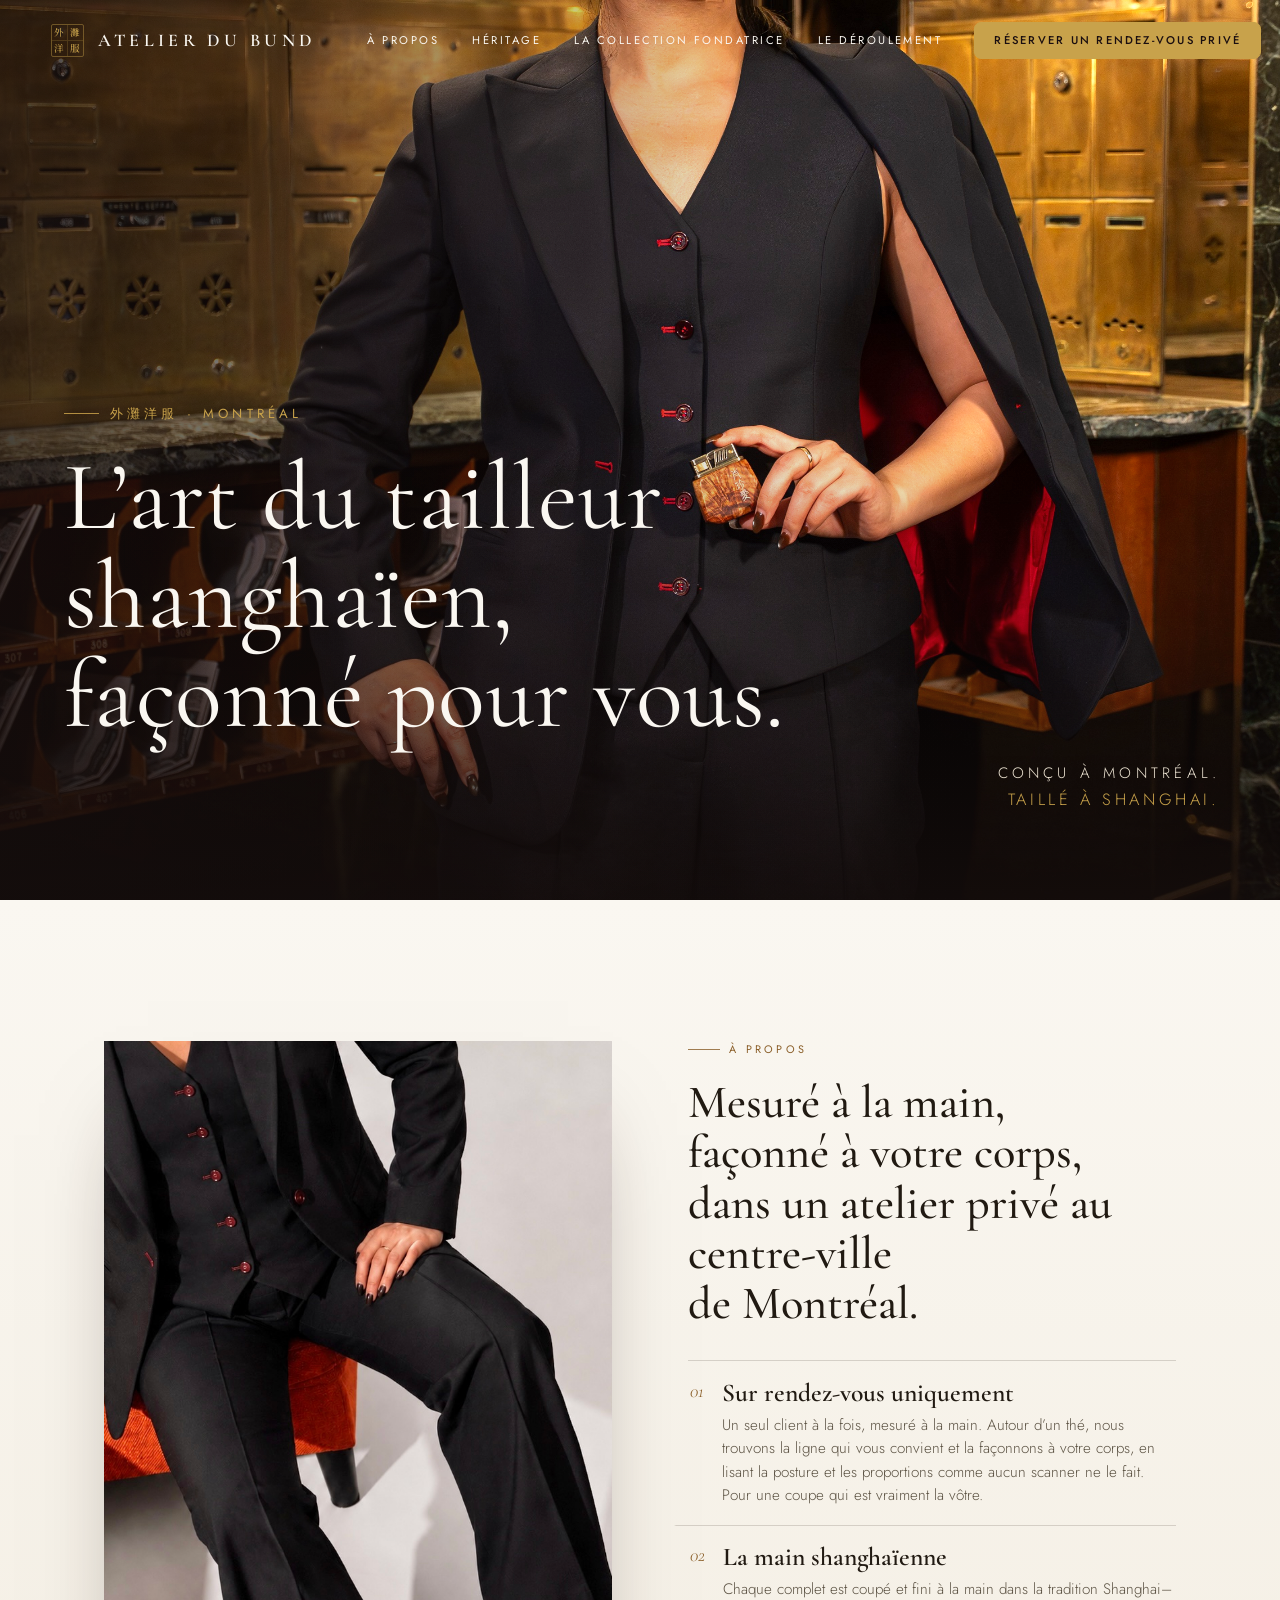
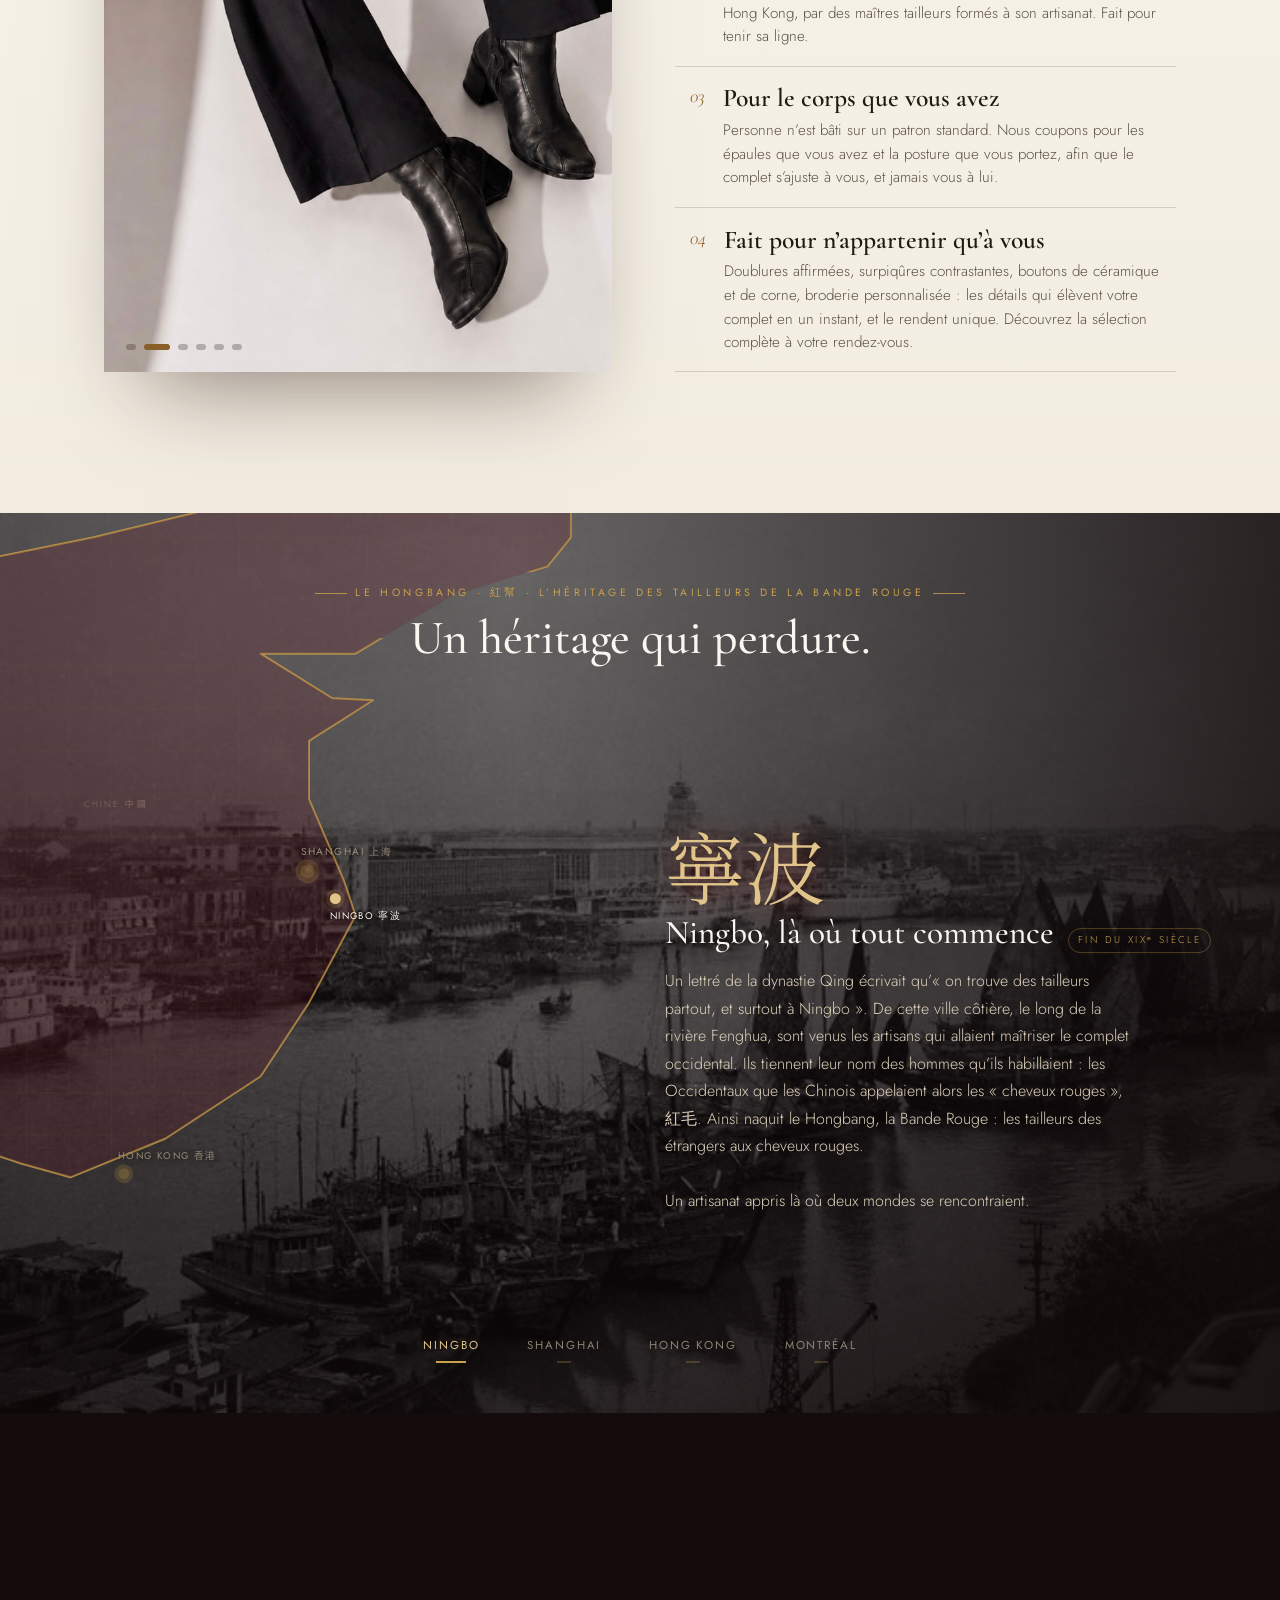
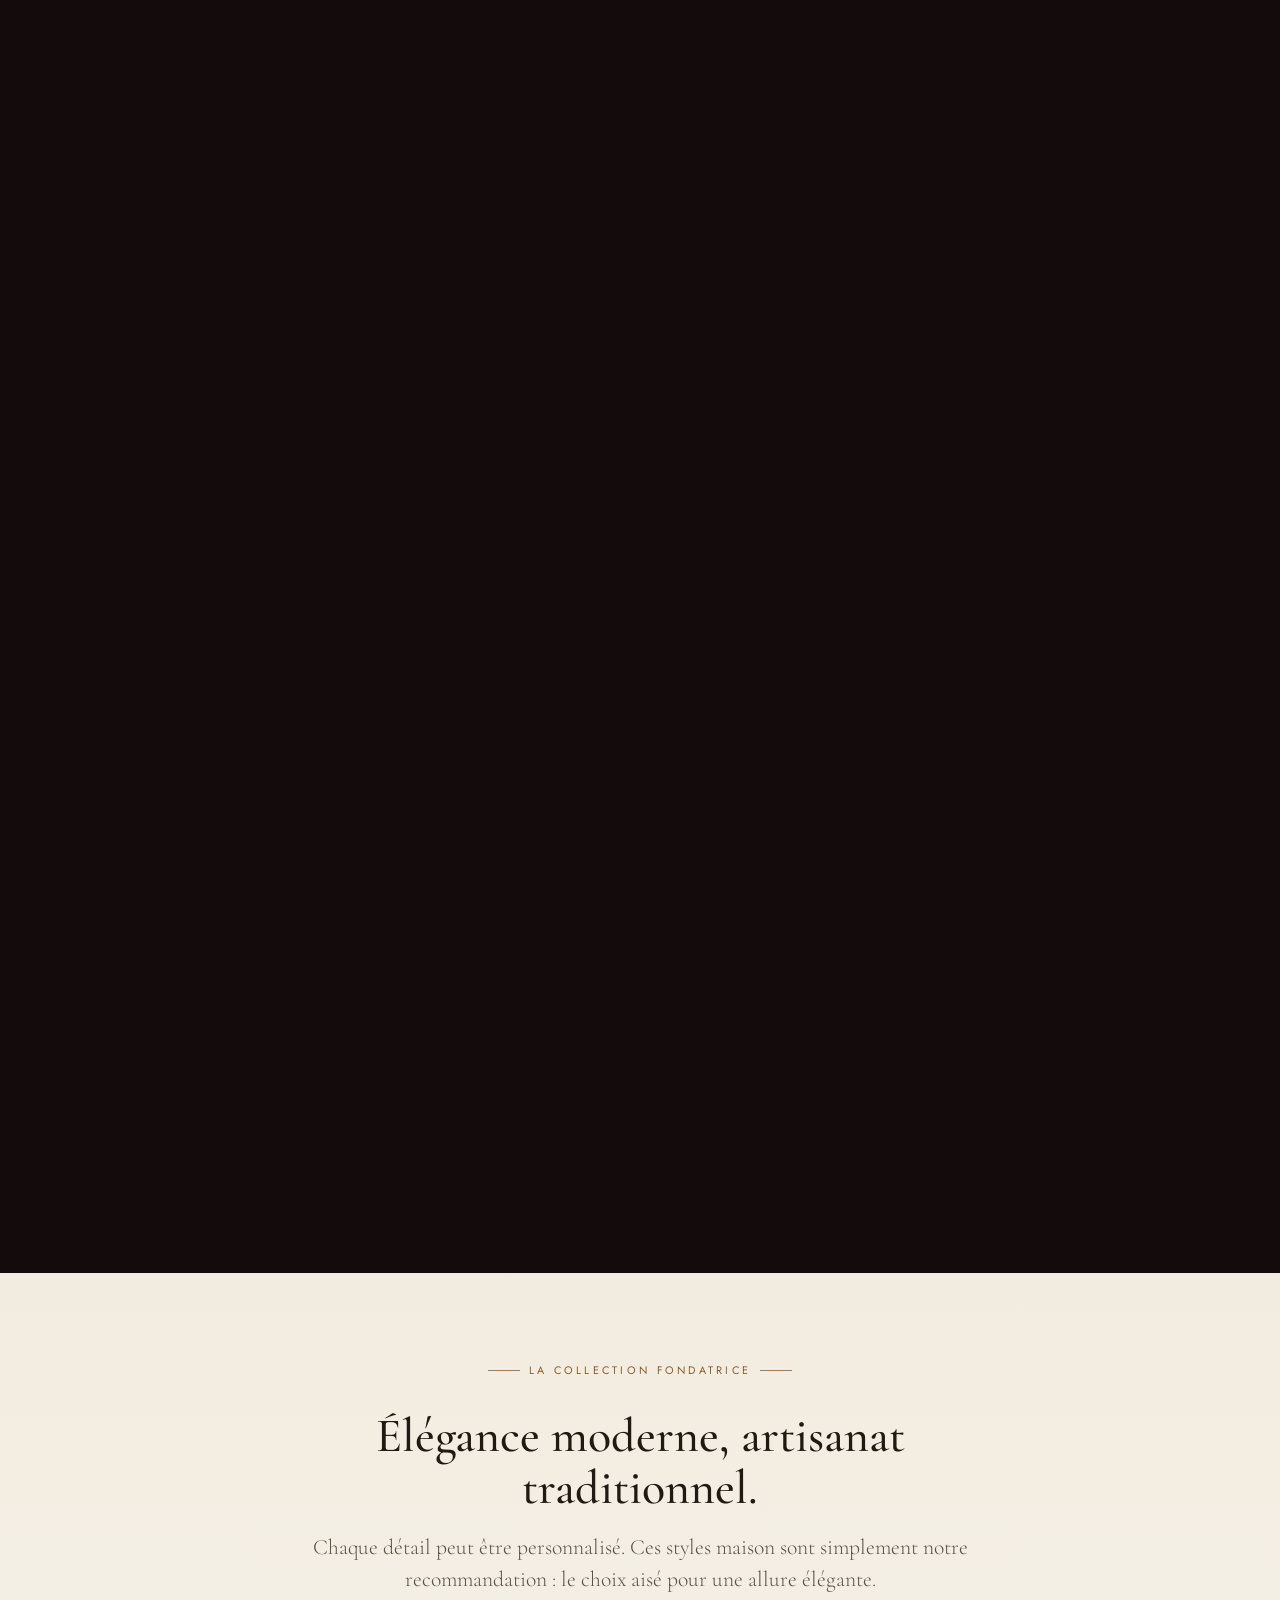
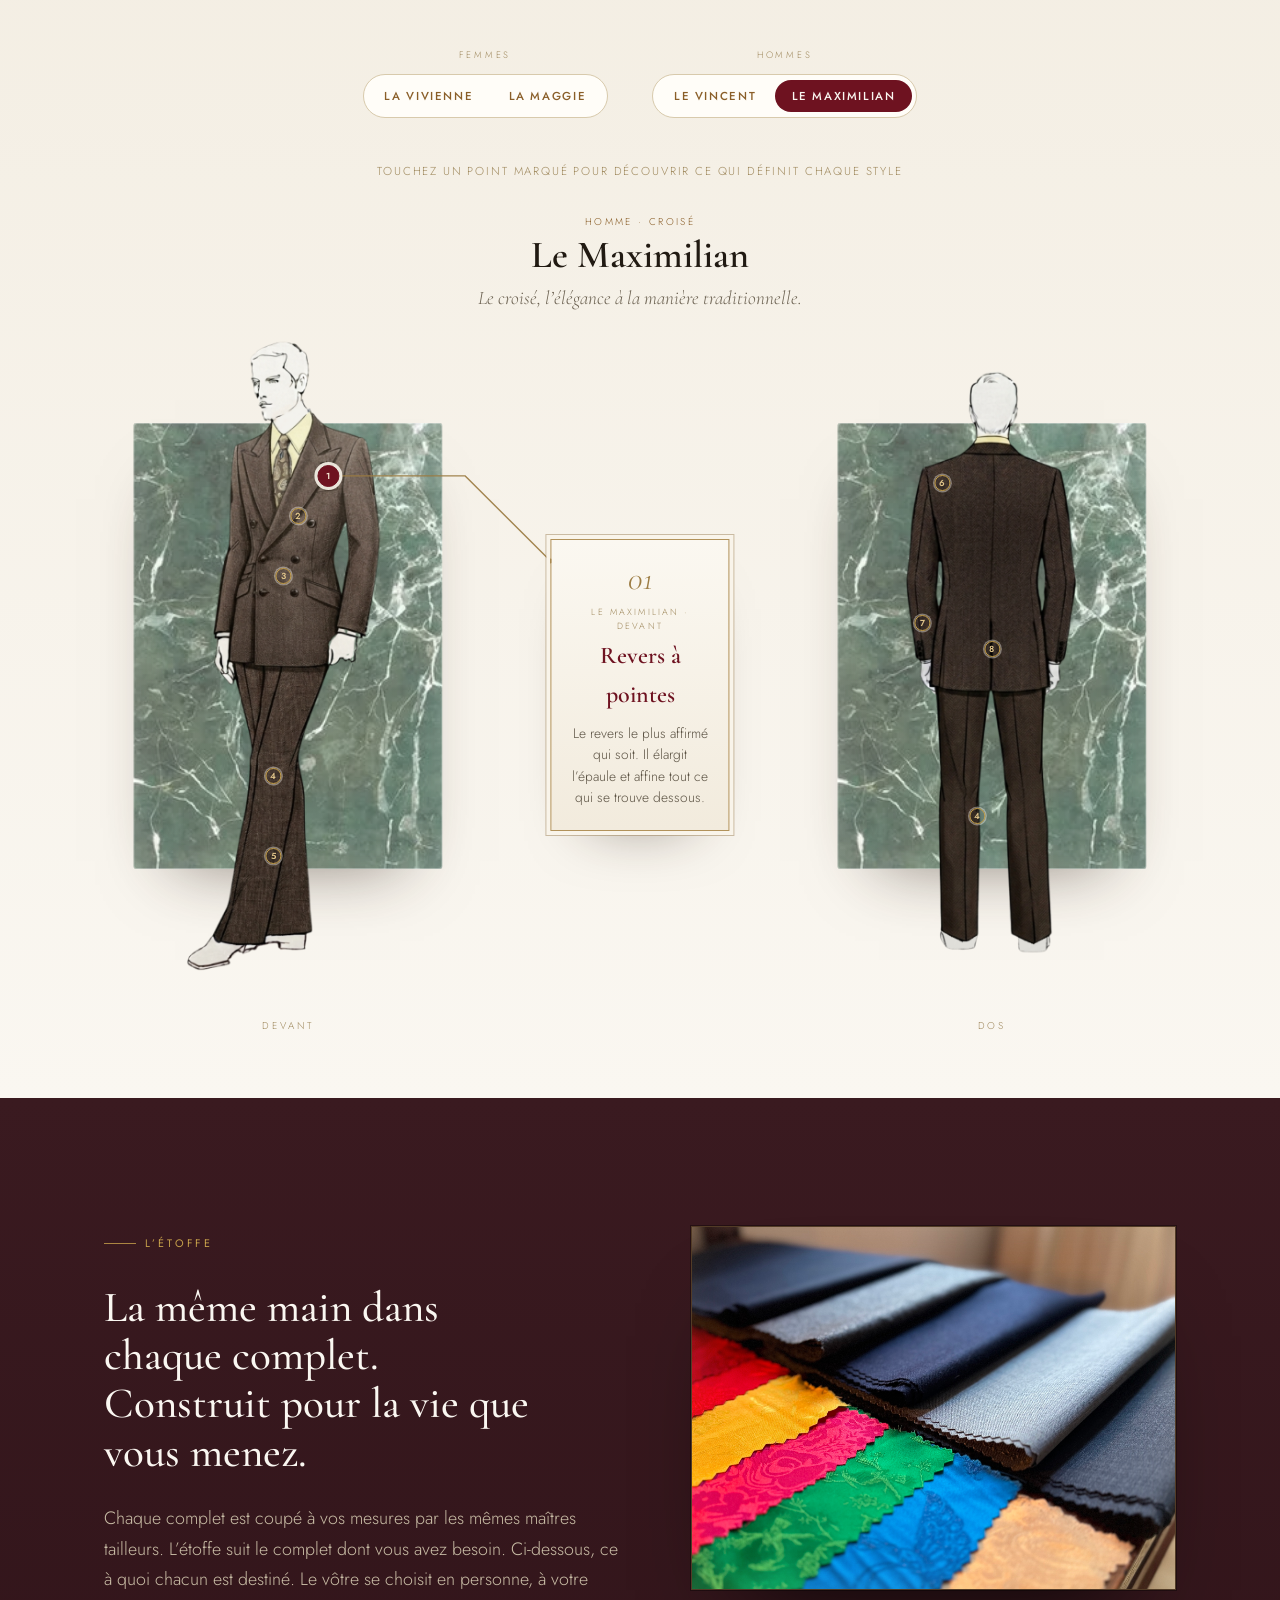
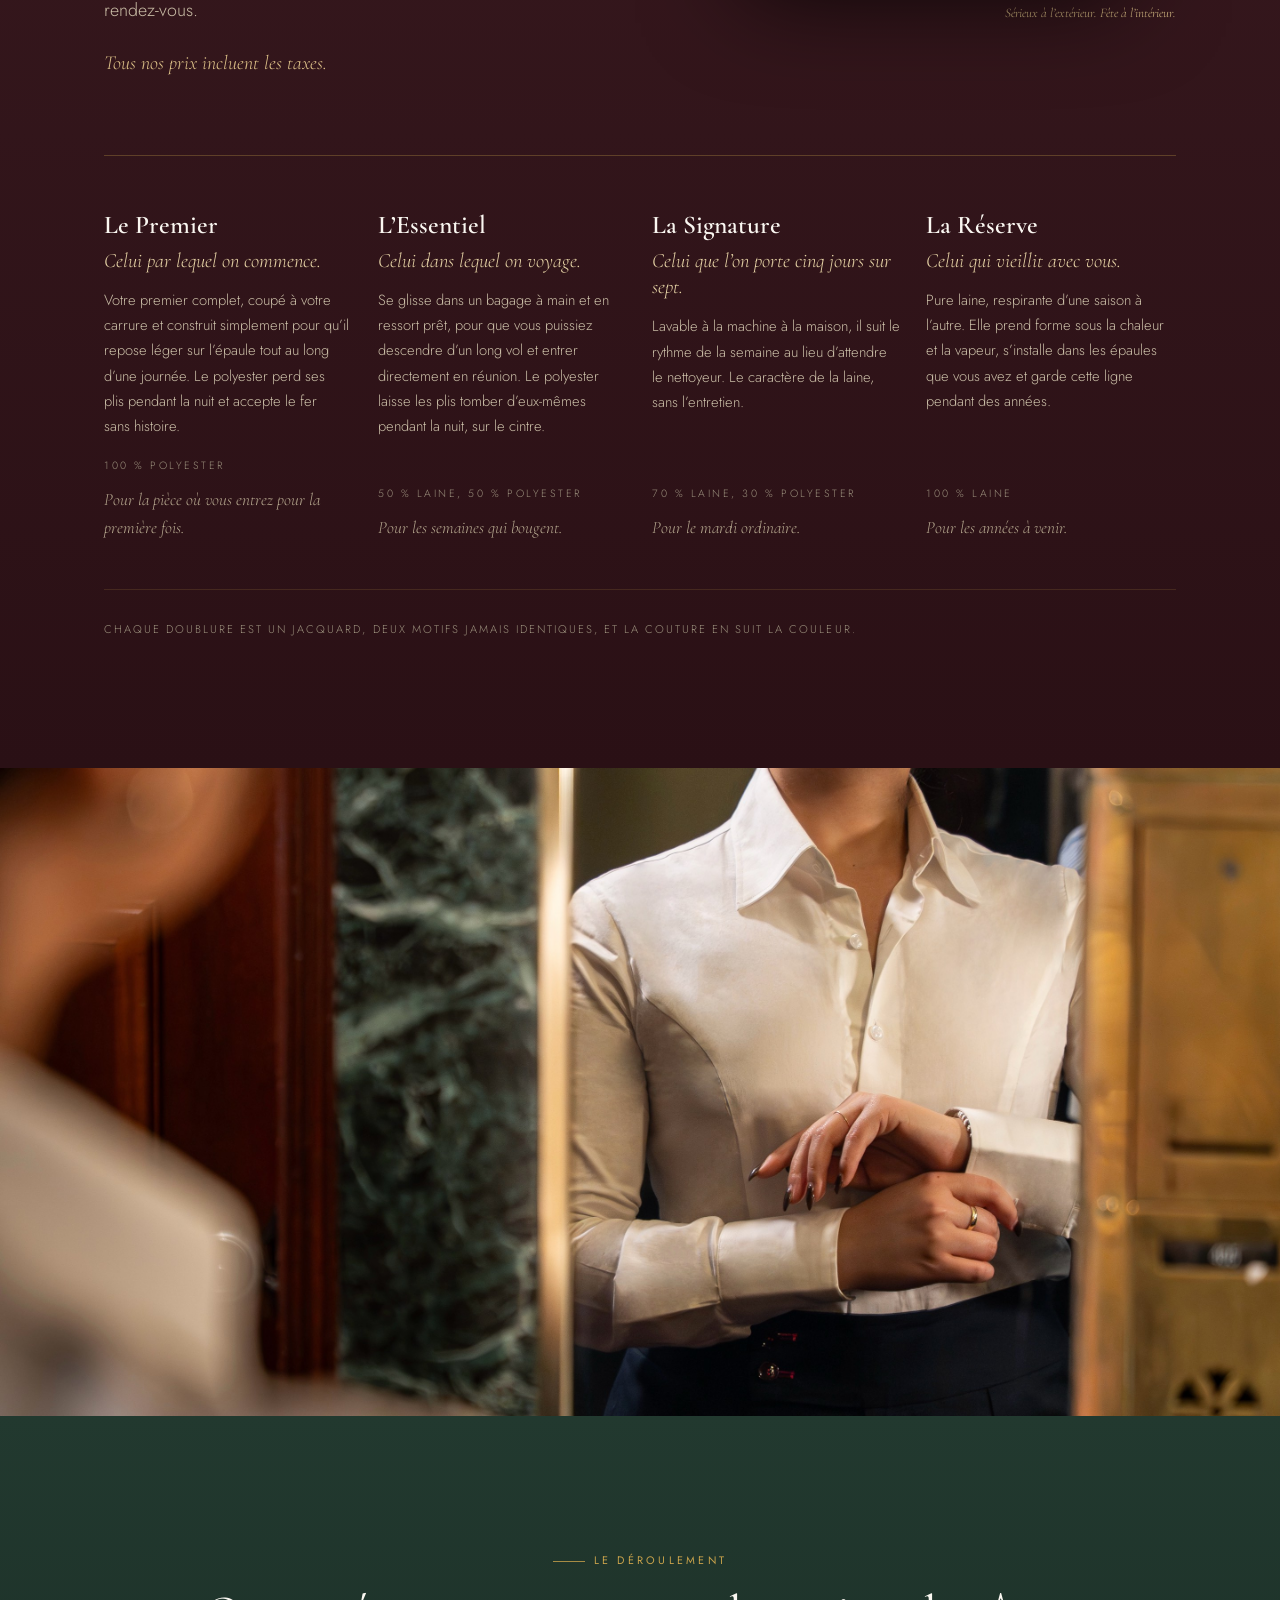
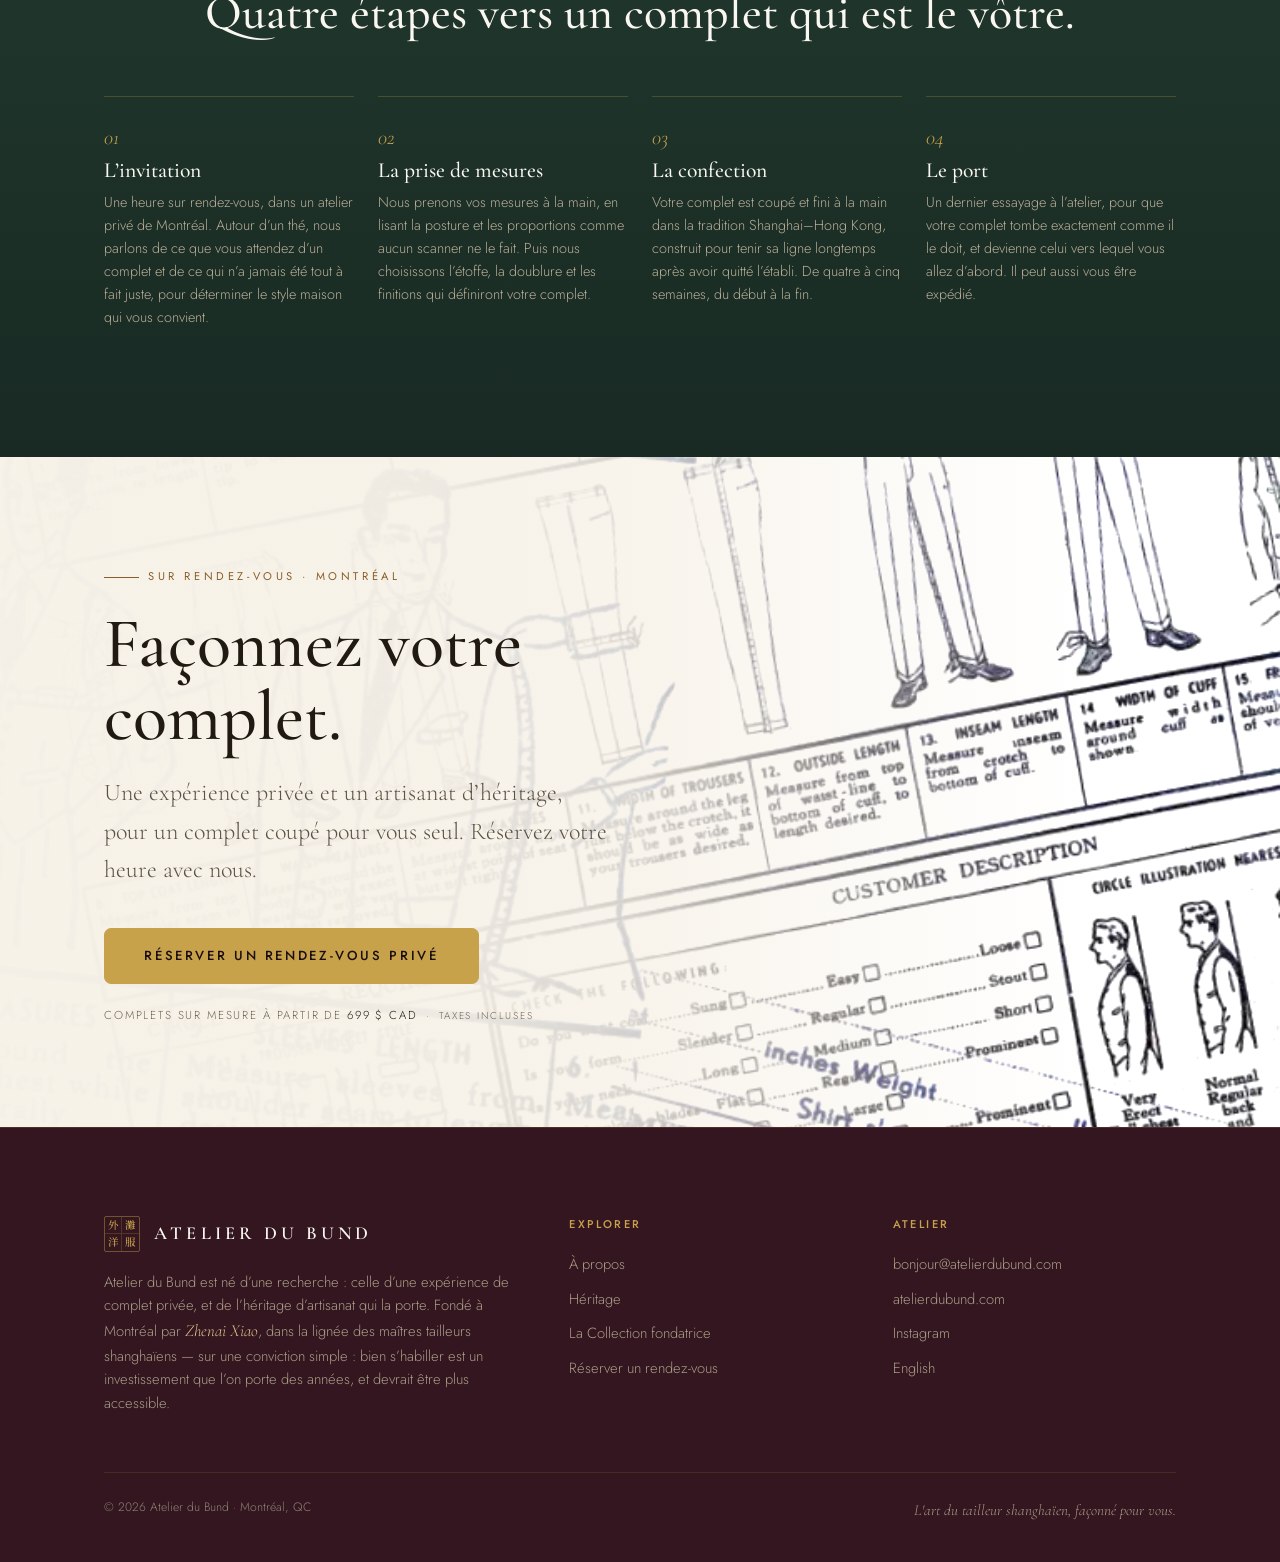
==== commit 803e8b87: "Designed in Montréal, tailored in Shanghai The origin mark now reads city to city: Designed in Montr" ====
--- a/fr/index.html
+++ b/fr/index.html
@@ -10,7 +10,7 @@
 <link href="https://fonts.googleapis.com" rel="preconnect"/>
 <link crossorigin="" href="https://fonts.gstatic.com" rel="preconnect"/>
 <link href="https://fonts.googleapis.com/css2?family=Cormorant+Garamond:ital,wght@0,400;0,500;0,600;1,400;1,500;1,600&amp;family=Jost:wght@300;400;500&amp;family=Noto+Serif+TC:wght@500;600&amp;display=swap" rel="stylesheet"/>
-<link href="/assets/styles.css?v=20260928b" rel="stylesheet"/>
+<link href="/assets/styles.css?v=20261011" rel="stylesheet"/>
 <!-- Language alternates -->
 <link href="https://atelierdubund.com/fr/" rel="canonical"/>
 <link href="https://atelierdubund.com/" hreflang="en-CA" rel="alternate"/>
@@ -73,8 +73,8 @@
 <h1 class="adb-hero__title">L’art du tailleur shanghaïen,<br/>façonné pour vous.</h1>
 </div>
 <div class="adb-hero__origin">
-<div class="adb-hero__origin-designed">Conçu au <span>Canada</span>.</div>
-<div class="adb-hero__origin-made">Fabriqué en <span>Chine</span>.</div>
+<div class="adb-hero__origin-designed">Conçu à <span>Montréal</span>.</div>
+<div class="adb-hero__origin-made">Taillé à <span>Shanghai</span>.</div>
 </div>
 </div>
 </div>
@@ -435,7 +435,7 @@
 </footer>
 <!-- ============ MOBILE STICKY BOOK BAR ============ -->
 <a class="adb-mobilecta" href="https://cal.com/atelierdubund/appointment" id="adbMobileCta" rel="noopener noreferrer" target="_blank">Réserver un rendez-vous privé</a>
-<script src="/assets/i18n-fr.js?v=20260928"></script>
+<script src="/assets/i18n-fr.js?v=20261011"></script>
 <script src="/assets/main.js?v=20260820b"></script>
 </body>
 </html>
--- a/assets/styles.css
+++ b/assets/styles.css
@@ -359,22 +359,21 @@
    compensation are in em and scale with it; the gap between the lines is in rem. */
 .adb-hero__origin{position:absolute;right:clamp(1.25rem,5vw,4rem);bottom:clamp(3rem,7vw,5.5rem);
   text-align:right;font-family:'Jost',sans-serif;text-transform:uppercase;
-  font-size:clamp(.74rem,1.29vw,1.198rem)}
+  font-size:clamp(.74rem,1.176vw,1.092rem)}
 .adb-hero__origin-designed,.adb-hero__origin-made{
   font-weight:300;letter-spacing:.28em;line-height:1.5;
   color:#ece3d2;margin-right:-.28em}
-/* Made in China is the anchor line, so it takes a size step up. Weight and
-   colour stay where they are, so the step reads as hierarchy, not as volume.
-   Bigger caps need less tracking to look evenly spaced.
+/* Tailored in Shanghai is the anchor line, so it takes a size step up and the
+   gold. Bigger caps need less tracking to look evenly spaced.
    The step is not a free choice: it is the one that stands the IN of each line
    on a single vertical, their right edges here, where the block is set flush
-   right. Because it is a ratio it holds at every width. Measured on the ink,
-   so change the tracking or the words and it has to be measured again.
-   French stands AU over EN, which needs a slightly bigger step. */
-.adb-hero__origin-made{font-size:1.323em;letter-spacing:.22em;margin-right:-.22em;margin-top:.2rem}
-:lang(fr) .adb-hero__origin-made{font-size:1.358em}
-/* Made in China is the highlight, so the whole line is gold and the line above
-   stays ivory. */
+   right. DESIGNED and TAILORED are the same length, so the step is small. It is
+   a ratio, so it holds at every width. Measured on the ink: change the tracking
+   or the words and it has to be measured again. French, À over À, lands on the
+   same step. */
+.adb-hero__origin-made{font-size:1.085em;letter-spacing:.22em;margin-right:-.22em;margin-top:.2rem}
+/* Tailored in Shanghai is the highlight, so the whole line is gold and the
+   line above stays ivory. */
 .adb-hero__origin-made{color:#c8a24b}
 .adb-hero .adb-eyebrow{font-size:.82rem;letter-spacing:.32em;margin-bottom:1.5rem}
 .adb-hero .adb-eyebrow__rule{width:2.2rem;opacity:.85}
@@ -659,20 +658,21 @@
      margin goes onto the gap above the mark below. */
   /* The mark supports the headline, it does not compete with it: the two lines
      are pulled tight so they read as one stamp rather than two statements. */
-  /* 6.1228 and 3.8728 below are not rounder on purpose: they land the headline on
+  /* 6.7328 and 4.4828 below are not rounder on purpose: they land the headline on
      exactly the layout pixel it had before the mark was resized. */
-  .adb-hero__origin{position:static;text-align:left;margin-top:6.1228rem;font-size:.74rem}
+  .adb-hero__origin{position:static;text-align:left;margin-top:6.7328rem;font-size:.794rem}
   /* A short phone has less frame to give, and there the price already sat higher.
      Hold both values so the headline stays put and the mark keeps its clearance. */
   @media (max-height:740px){
     .adb-hero__row{margin-bottom:3rem}
-    .adb-hero__origin{margin-top:3.8728rem}
+    .adb-hero__origin{margin-top:4.4828rem}
   }
   /* Flush left here, so the INs stand on their left edges, which takes a bigger
-     step. French cannot do the same (FABRIQUÉ runs longer than CONÇU) and keeps
-     its own step from above. The line box is fixed rather than 1.5 of the type,
-     so the step can differ by language without moving the headline. */
-  .adb-hero__origin-made{font-size:1.831em;line-height:2.08rem;margin-top:.3rem}
+     step. French stands À over À on a step of its own. The line box is fixed
+     rather than 1.5 of the type, so the step can differ by language without
+     moving the headline. */
+  .adb-hero__origin-made{font-size:1.167em;line-height:1.39rem;margin-top:.3rem}
+  :lang(fr) .adb-hero__origin-made{font-size:1.231em}
   .adb-hero__origin-designed,.adb-hero__origin-made{margin-right:0}
   .adb-hero .adb-eyebrow{font-size:.7rem}
   .adb-hero__inner{transform:translateY(5vh)}
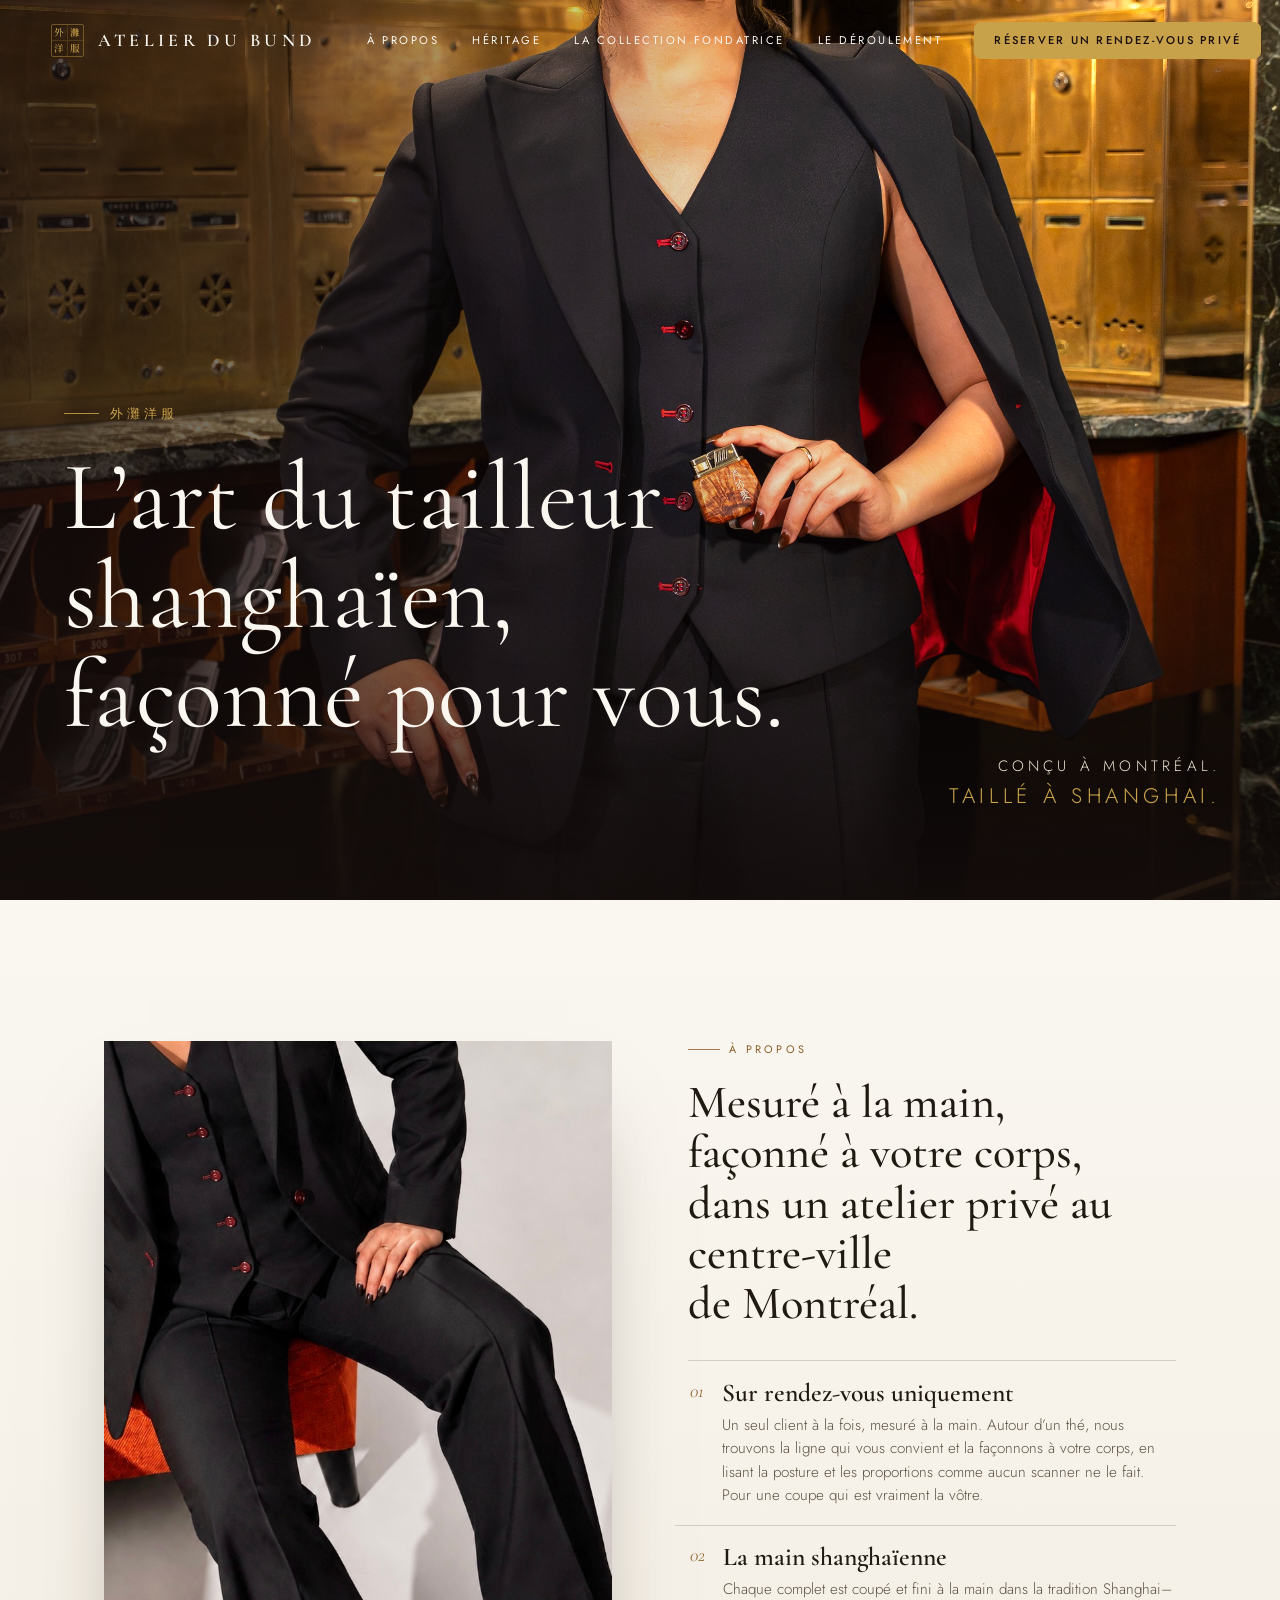
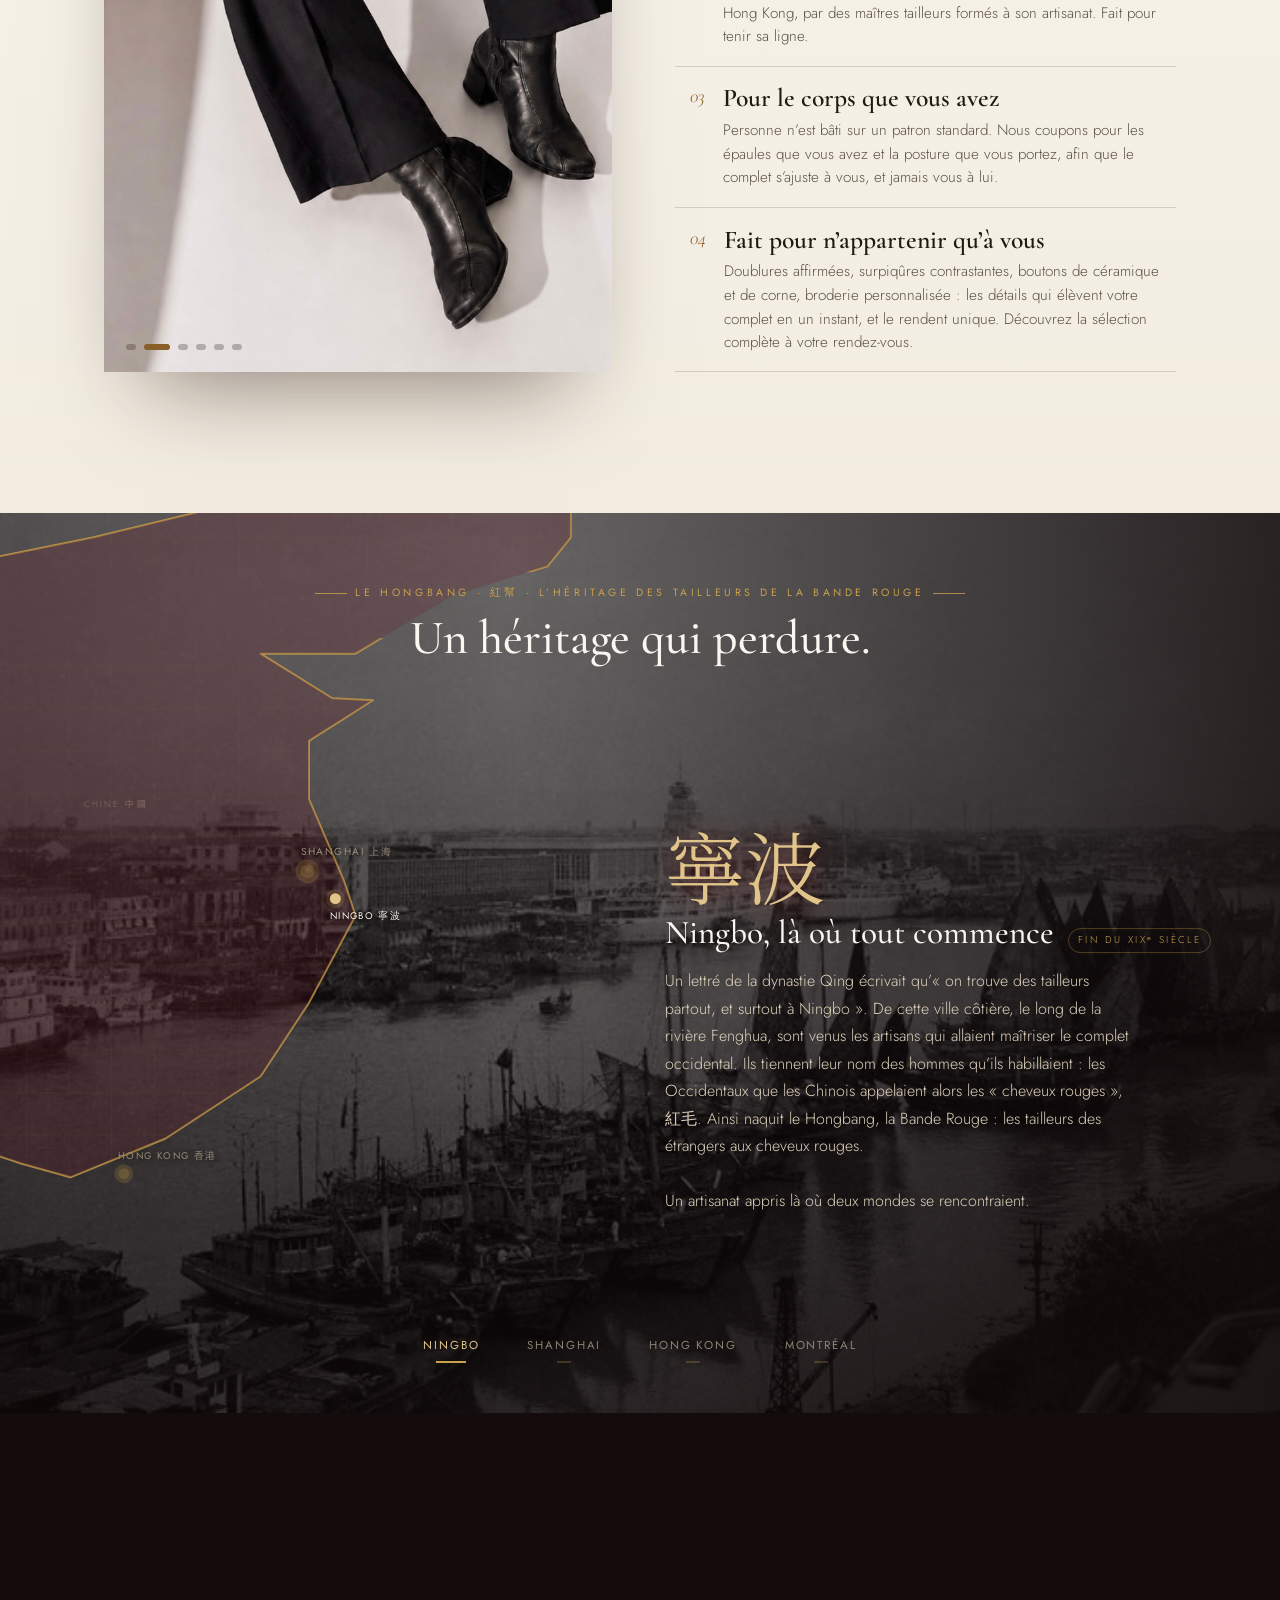
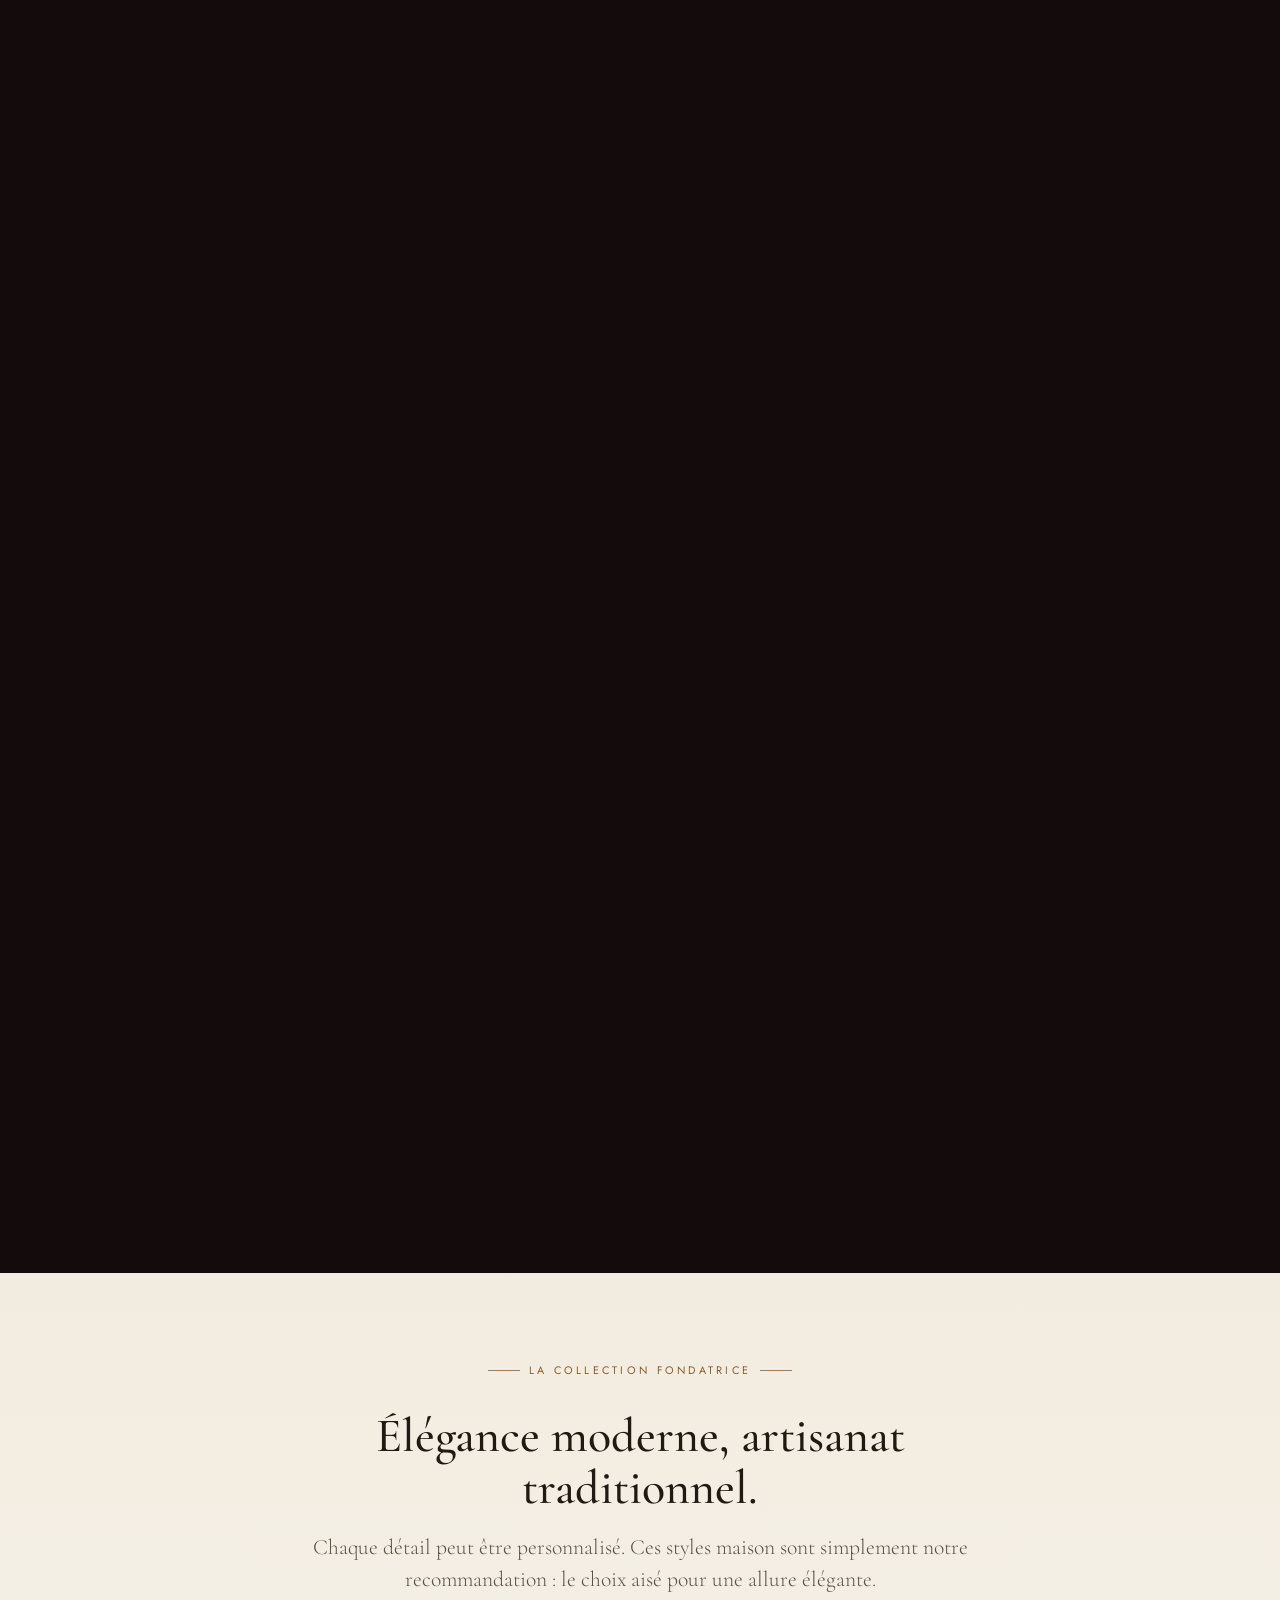
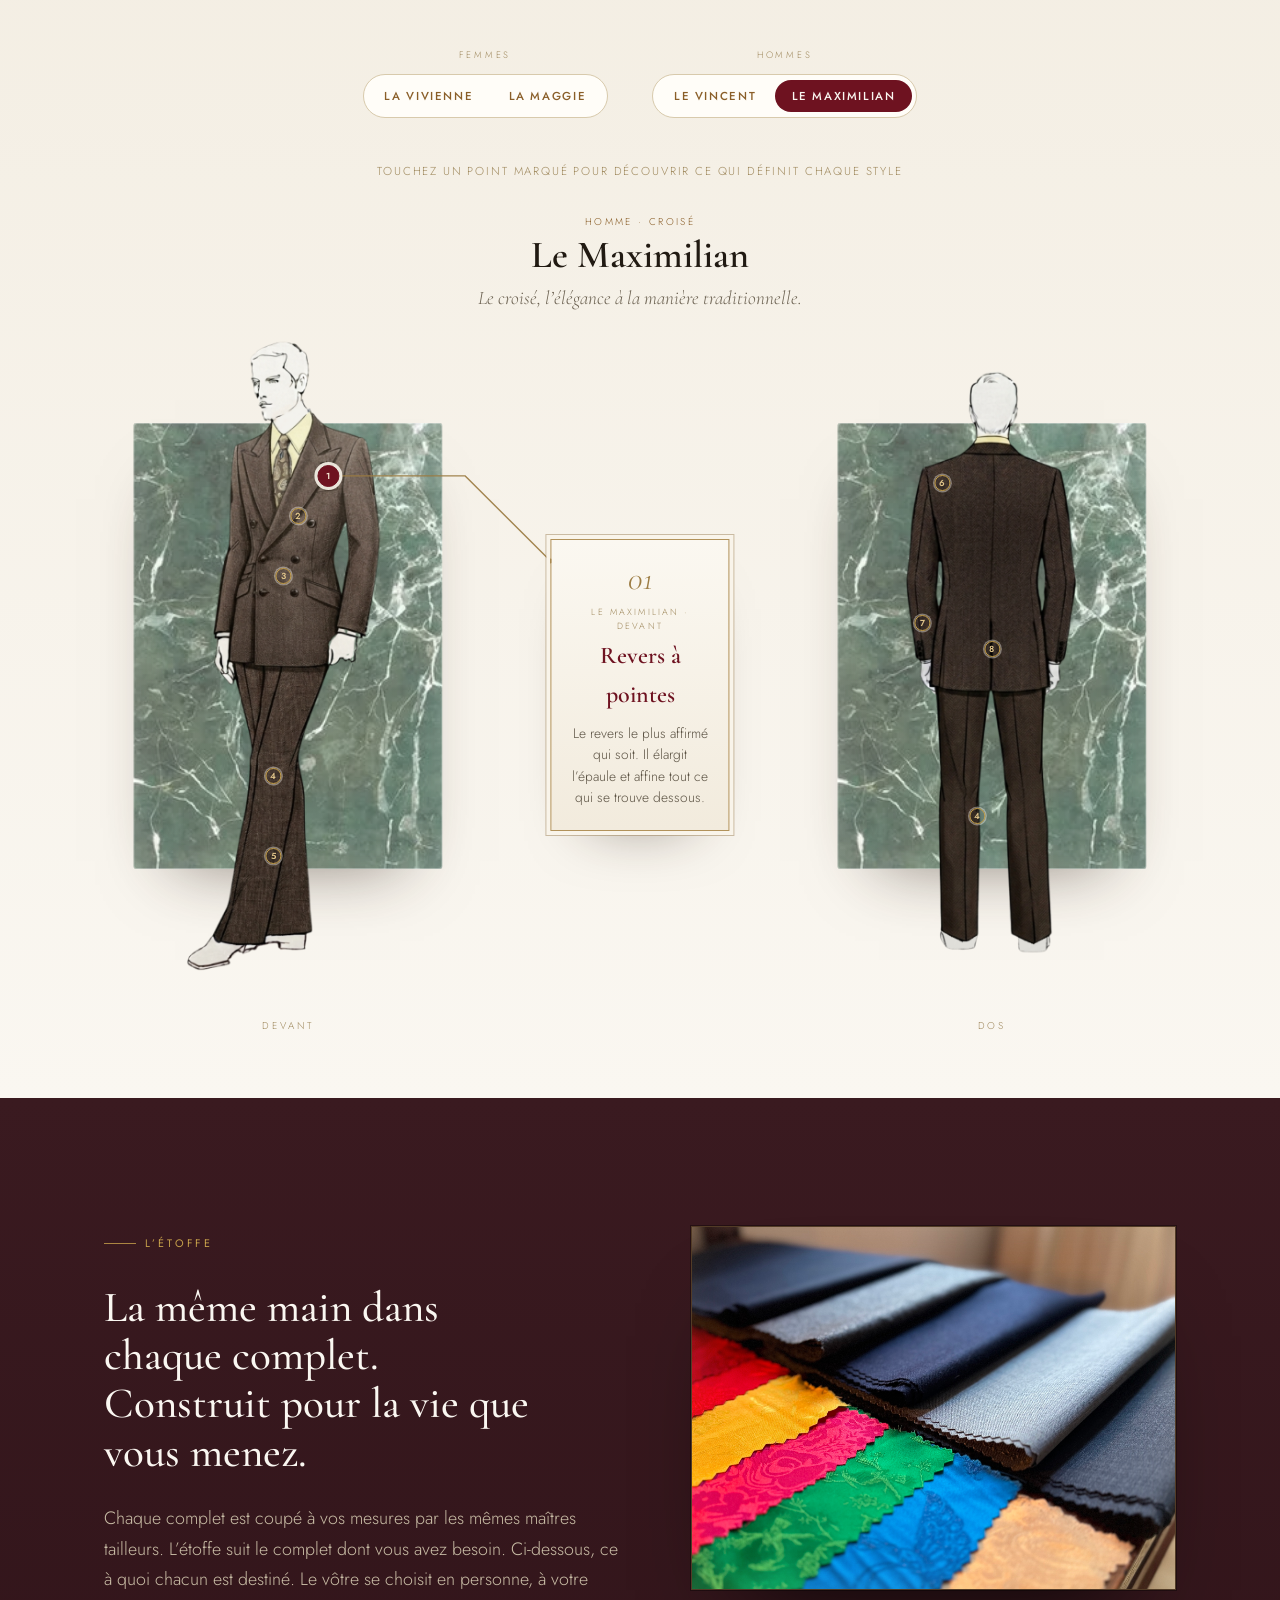
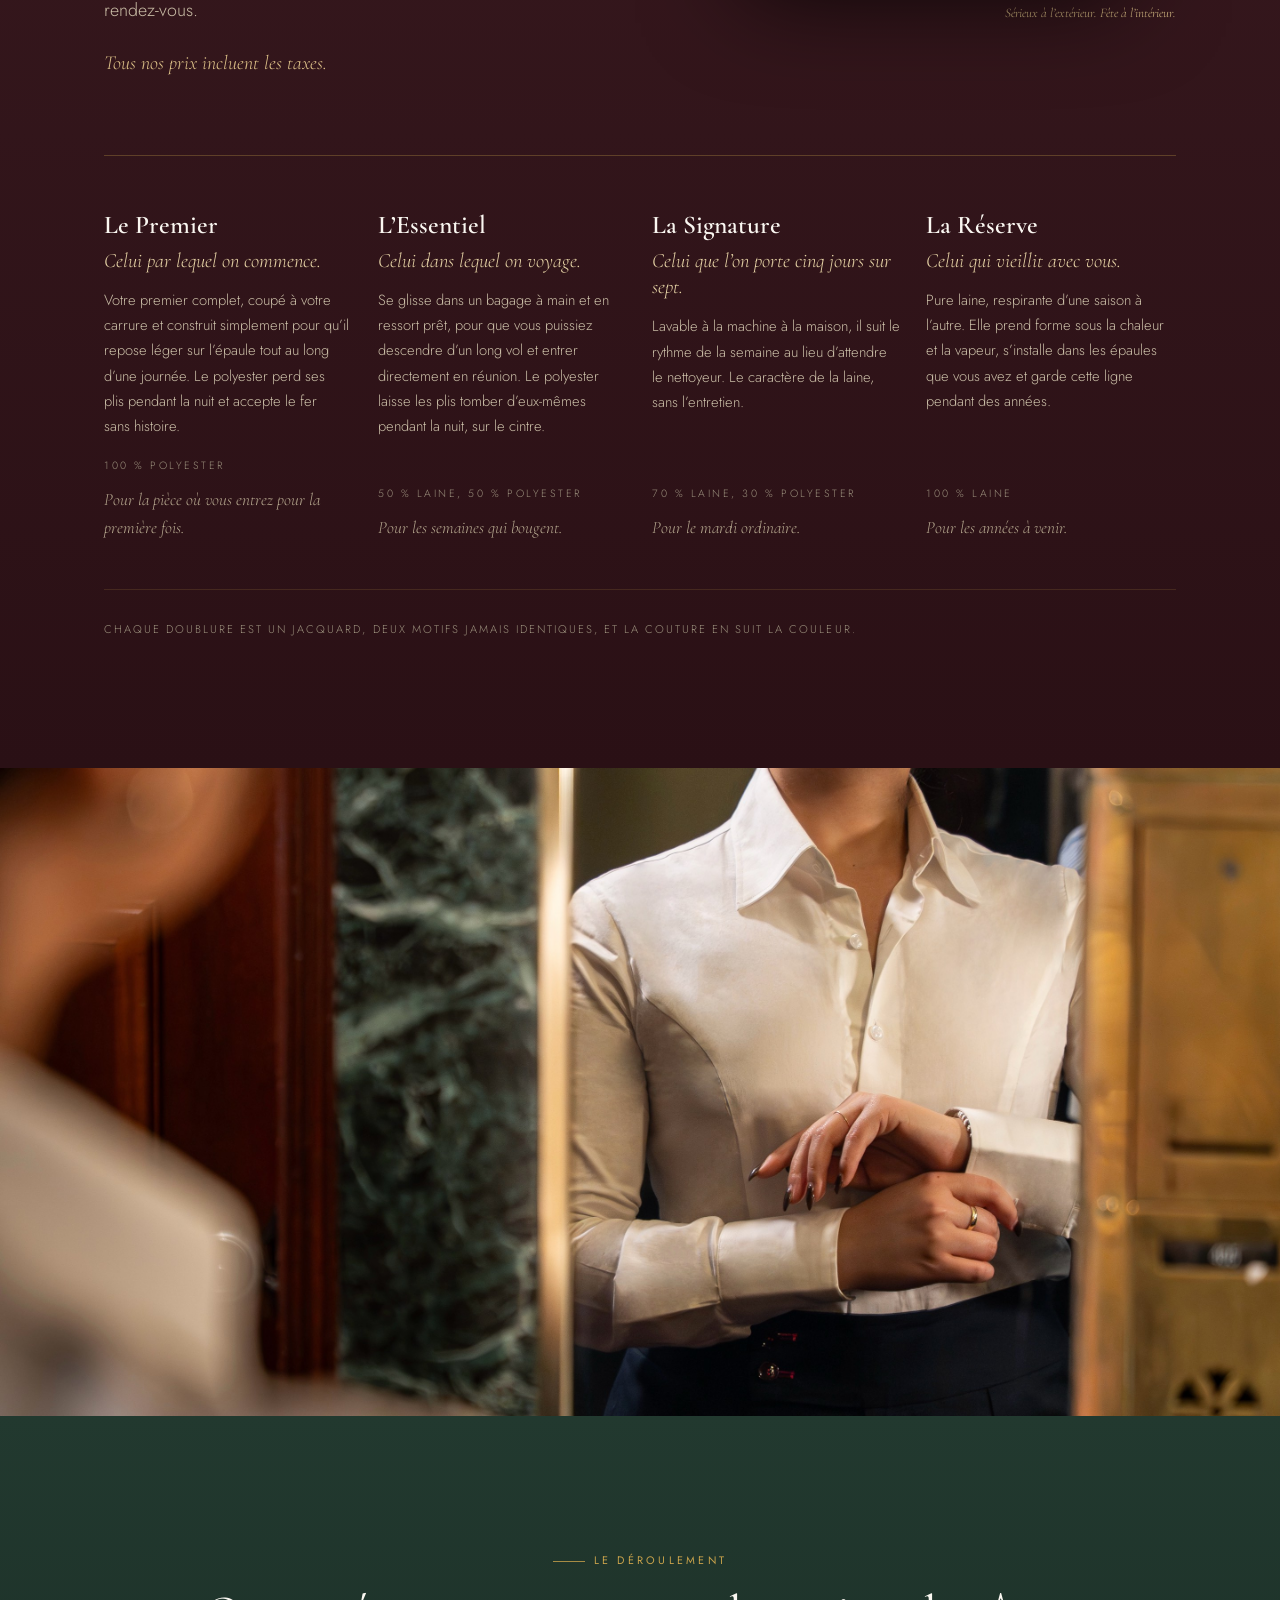
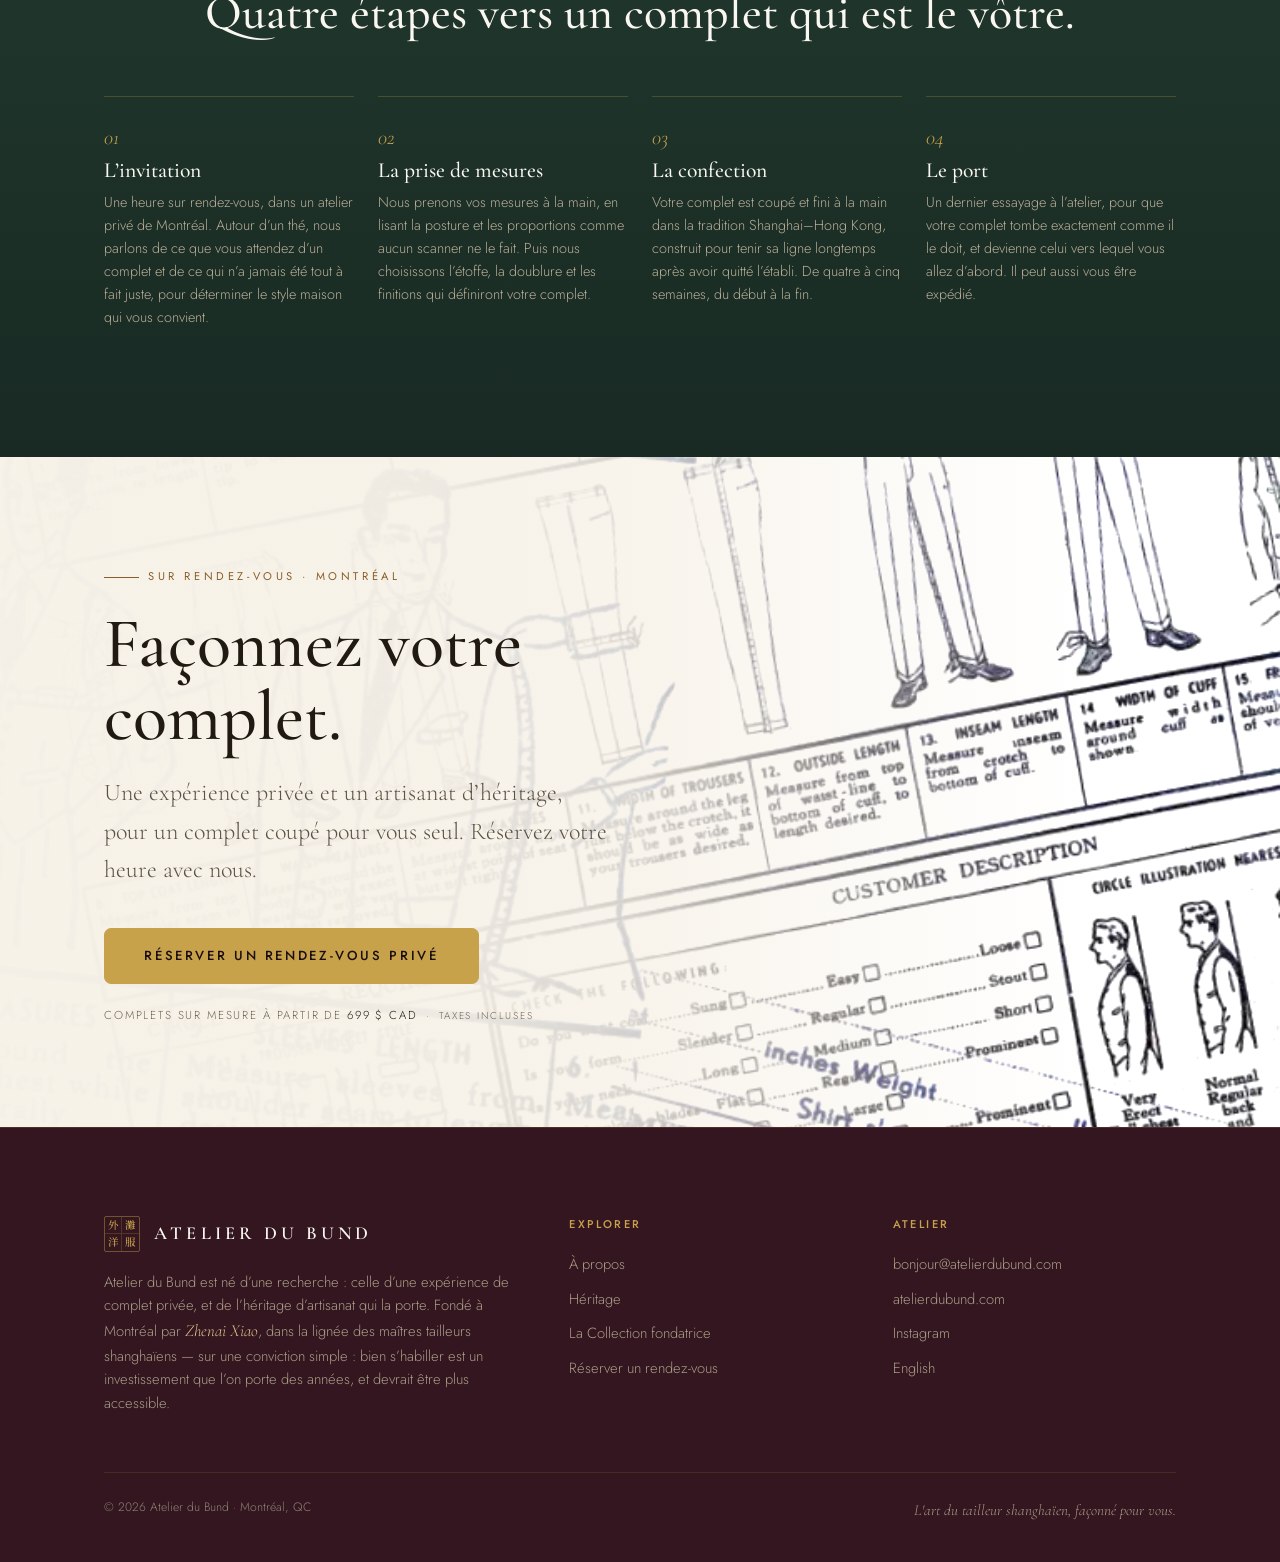
==== commit 83ca27c0: "Let Tailored in Shanghai lead, and say Montréal once Montréal comes off the hero eyebrow, which is 外" ====
--- a/fr/index.html
+++ b/fr/index.html
@@ -10,7 +10,7 @@
 <link href="https://fonts.googleapis.com" rel="preconnect"/>
 <link crossorigin="" href="https://fonts.gstatic.com" rel="preconnect"/>
 <link href="https://fonts.googleapis.com/css2?family=Cormorant+Garamond:ital,wght@0,400;0,500;0,600;1,400;1,500;1,600&amp;family=Jost:wght@300;400;500&amp;family=Noto+Serif+TC:wght@500;600&amp;display=swap" rel="stylesheet"/>
-<link href="/assets/styles.css?v=20261011" rel="stylesheet"/>
+<link href="/assets/styles.css?v=20261011b" rel="stylesheet"/>
 <!-- Language alternates -->
 <link href="https://atelierdubund.com/fr/" rel="canonical"/>
 <link href="https://atelierdubund.com/" hreflang="en-CA" rel="alternate"/>
@@ -69,7 +69,7 @@
 <div class="adb-hero__inner">
 <div class="adb-hero__row">
 <div class="adb-hero__lead">
-<span class="adb-eyebrow adb-eyebrow--gold"><span class="adb-eyebrow__rule"></span>外灘洋服 · Montréal</span>
+<span class="adb-eyebrow adb-eyebrow--gold"><span class="adb-eyebrow__rule"></span>外灘洋服</span>
 <h1 class="adb-hero__title">L’art du tailleur shanghaïen,<br/>façonné pour vous.</h1>
 </div>
 <div class="adb-hero__origin">
--- a/assets/styles.css
+++ b/assets/styles.css
@@ -363,15 +363,9 @@
 .adb-hero__origin-designed,.adb-hero__origin-made{
   font-weight:300;letter-spacing:.28em;line-height:1.5;
   color:#ece3d2;margin-right:-.28em}
-/* Tailored in Shanghai is the anchor line, so it takes a size step up and the
-   gold. Bigger caps need less tracking to look evenly spaced.
-   The step is not a free choice: it is the one that stands the IN of each line
-   on a single vertical, their right edges here, where the block is set flush
-   right. DESIGNED and TAILORED are the same length, so the step is small. It is
-   a ratio, so it holds at every width. Measured on the ink: change the tracking
-   or the words and it has to be measured again. French, À over À, lands on the
-   same step. */
-.adb-hero__origin-made{font-size:1.085em;letter-spacing:.22em;margin-right:-.22em;margin-top:.2rem}
+/* Tailored in Shanghai is the anchor line, so it takes a clear size step up,
+   and the gold. Bigger caps need less tracking to look evenly spaced. */
+.adb-hero__origin-made{font-size:1.4em;letter-spacing:.22em;margin-right:-.22em;margin-top:.2rem}
 /* Tailored in Shanghai is the highlight, so the whole line is gold and the
    line above stays ivory. */
 .adb-hero__origin-made{color:#c8a24b}
@@ -658,21 +652,20 @@
      margin goes onto the gap above the mark below. */
   /* The mark supports the headline, it does not compete with it: the two lines
      are pulled tight so they read as one stamp rather than two statements. */
-  /* 6.7328 and 4.4828 below are not rounder on purpose: they land the headline on
+  /* 6.4526 and 4.2026 below are not rounder on purpose: they land the headline on
      exactly the layout pixel it had before the mark was resized. */
-  .adb-hero__origin{position:static;text-align:left;margin-top:6.7328rem;font-size:.794rem}
+  .adb-hero__origin{position:static;text-align:left;margin-top:6.4526rem;font-size:min(.794rem,3.85vw)}
   /* A short phone has less frame to give, and there the price already sat higher.
      Hold both values so the headline stays put and the mark keeps its clearance. */
   @media (max-height:740px){
     .adb-hero__row{margin-bottom:3rem}
-    .adb-hero__origin{margin-top:4.4828rem}
+    .adb-hero__origin{margin-top:4.2026rem}
   }
-  /* Flush left here, so the INs stand on their left edges, which takes a bigger
-     step. French stands À over À on a step of its own. The line box is fixed
-     rather than 1.5 of the type, so the step can differ by language without
-     moving the headline. */
-  .adb-hero__origin-made{font-size:1.167em;line-height:1.39rem;margin-top:.3rem}
-  :lang(fr) .adb-hero__origin-made{font-size:1.231em}
+  /* Tailored in Shanghai is the longest line on the page at this size, so below
+     about 330px the type follows the screen width to keep it on one line. Both
+     line boxes are fixed, so that never moves the headline. */
+  .adb-hero__origin-designed{line-height:1.19rem}
+  .adb-hero__origin-made{line-height:1.67rem;margin-top:.3rem}
   .adb-hero__origin-designed,.adb-hero__origin-made{margin-right:0}
   .adb-hero .adb-eyebrow{font-size:.7rem}
   .adb-hero__inner{transform:translateY(5vh)}
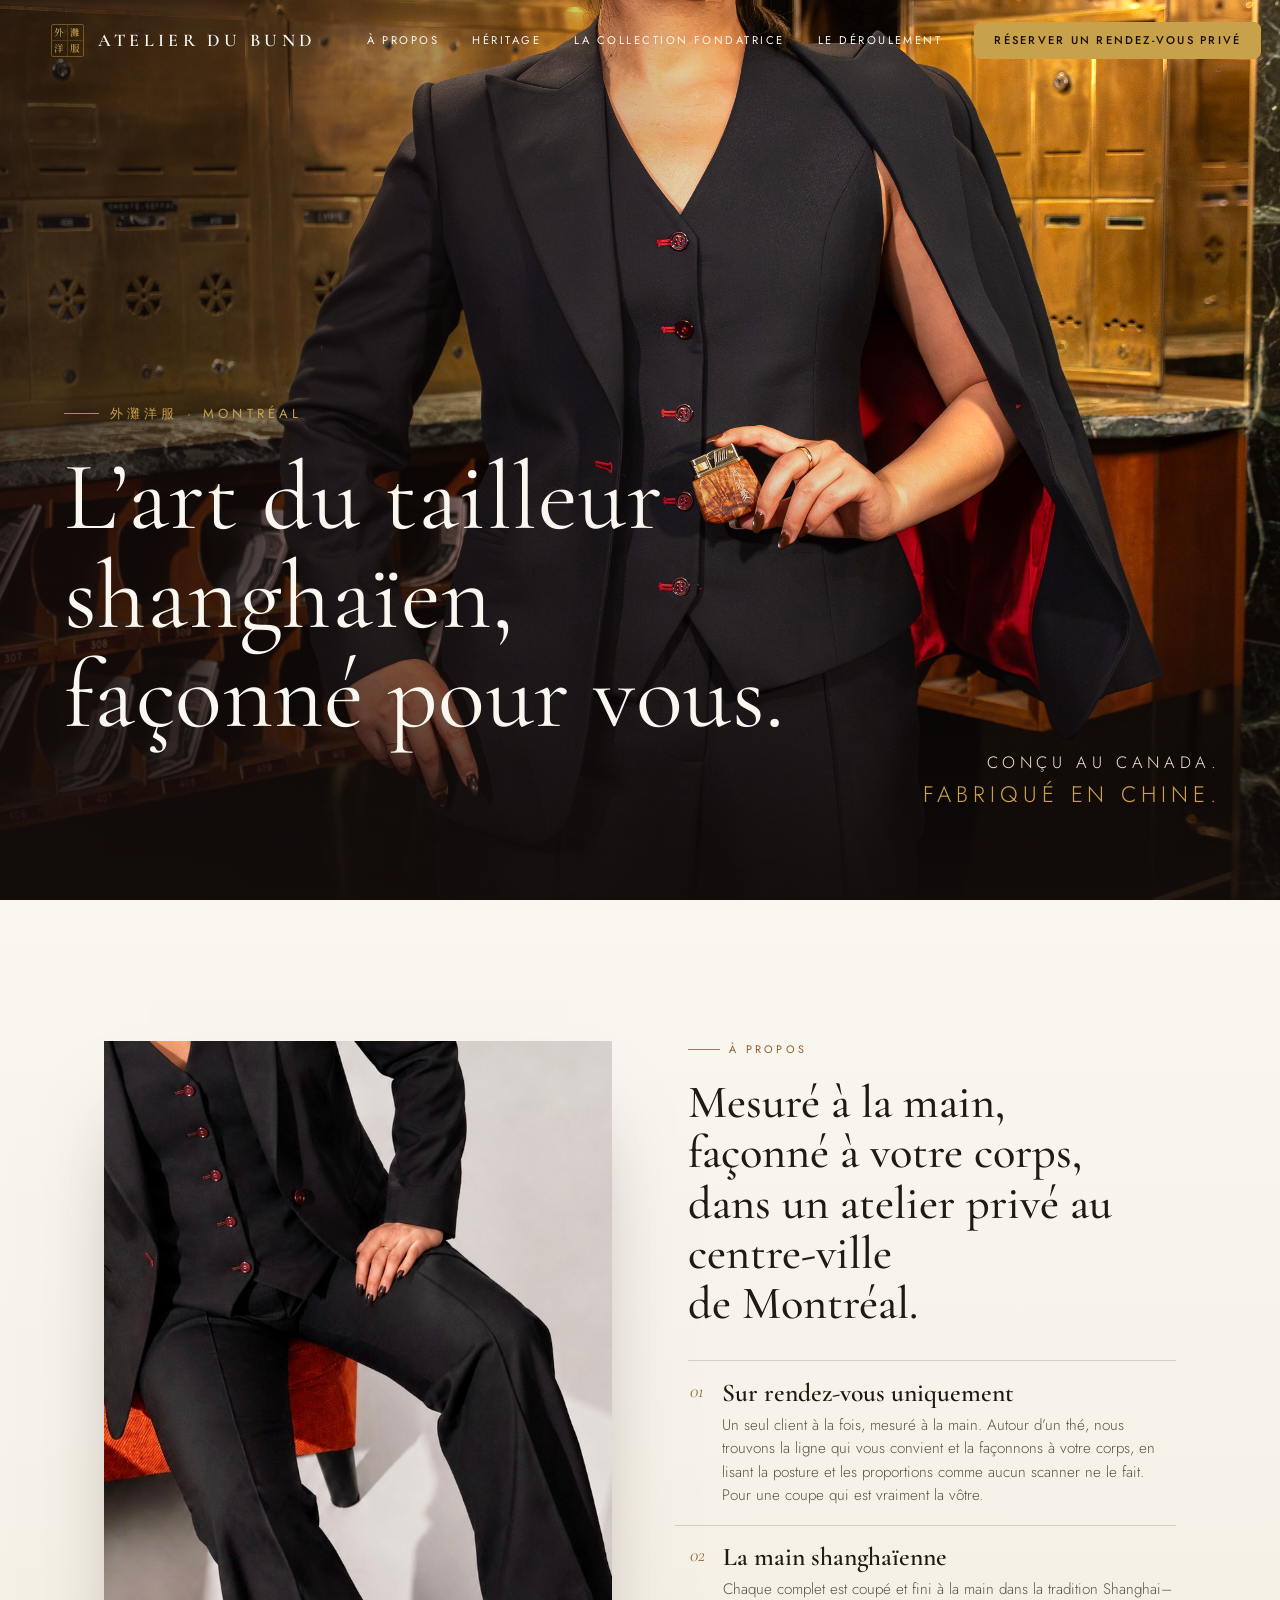
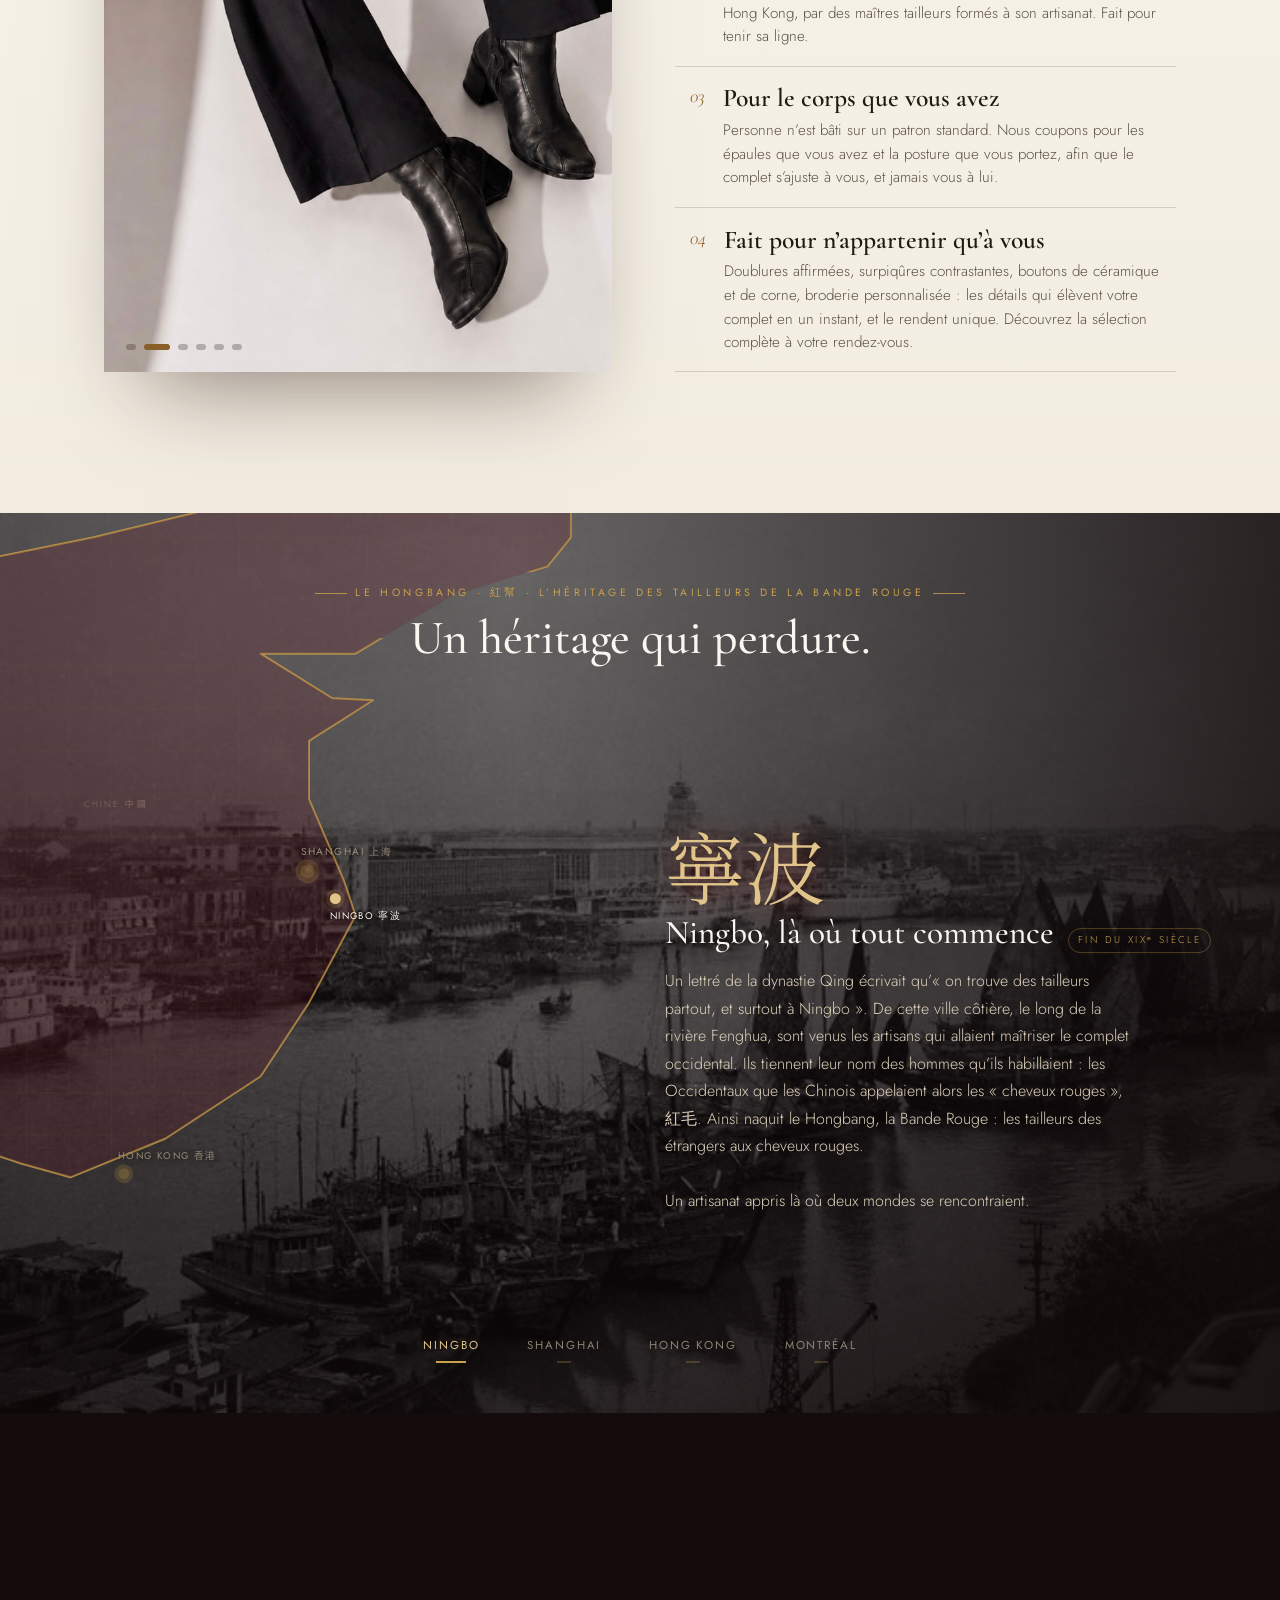
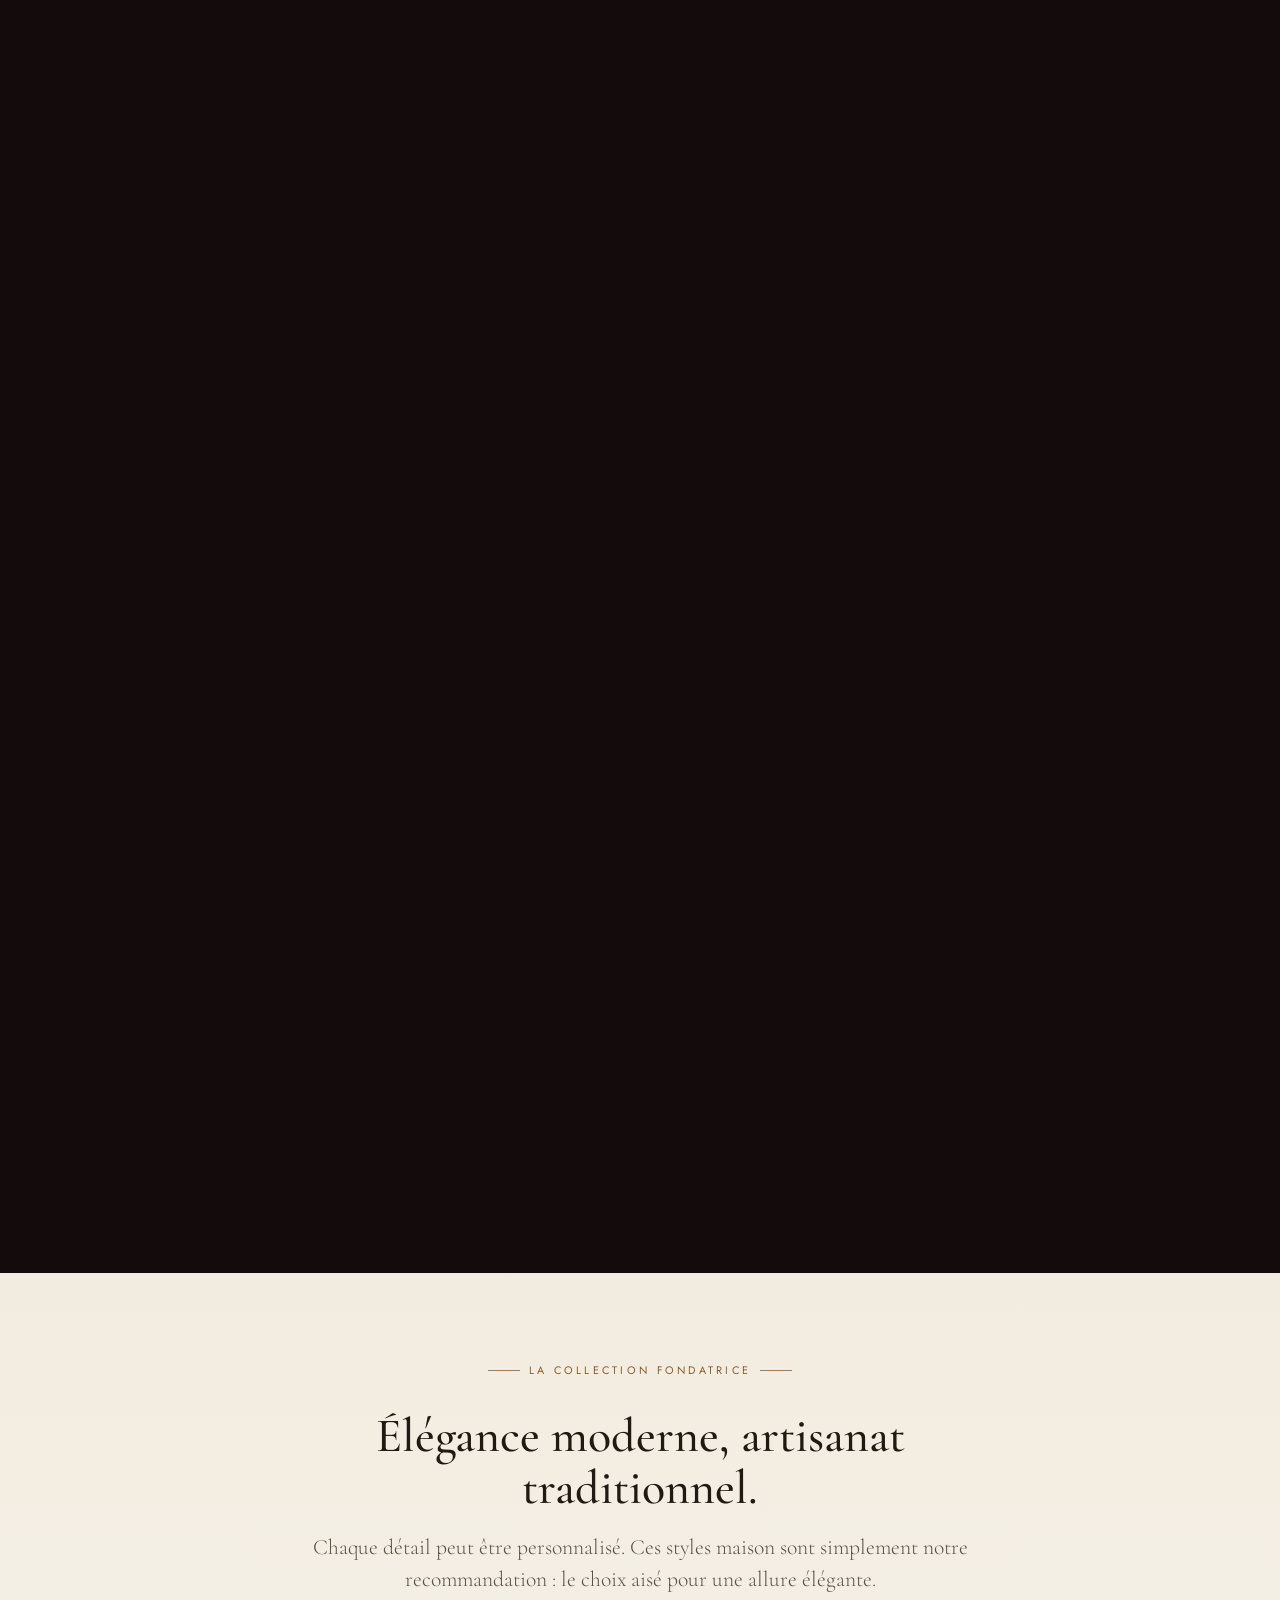
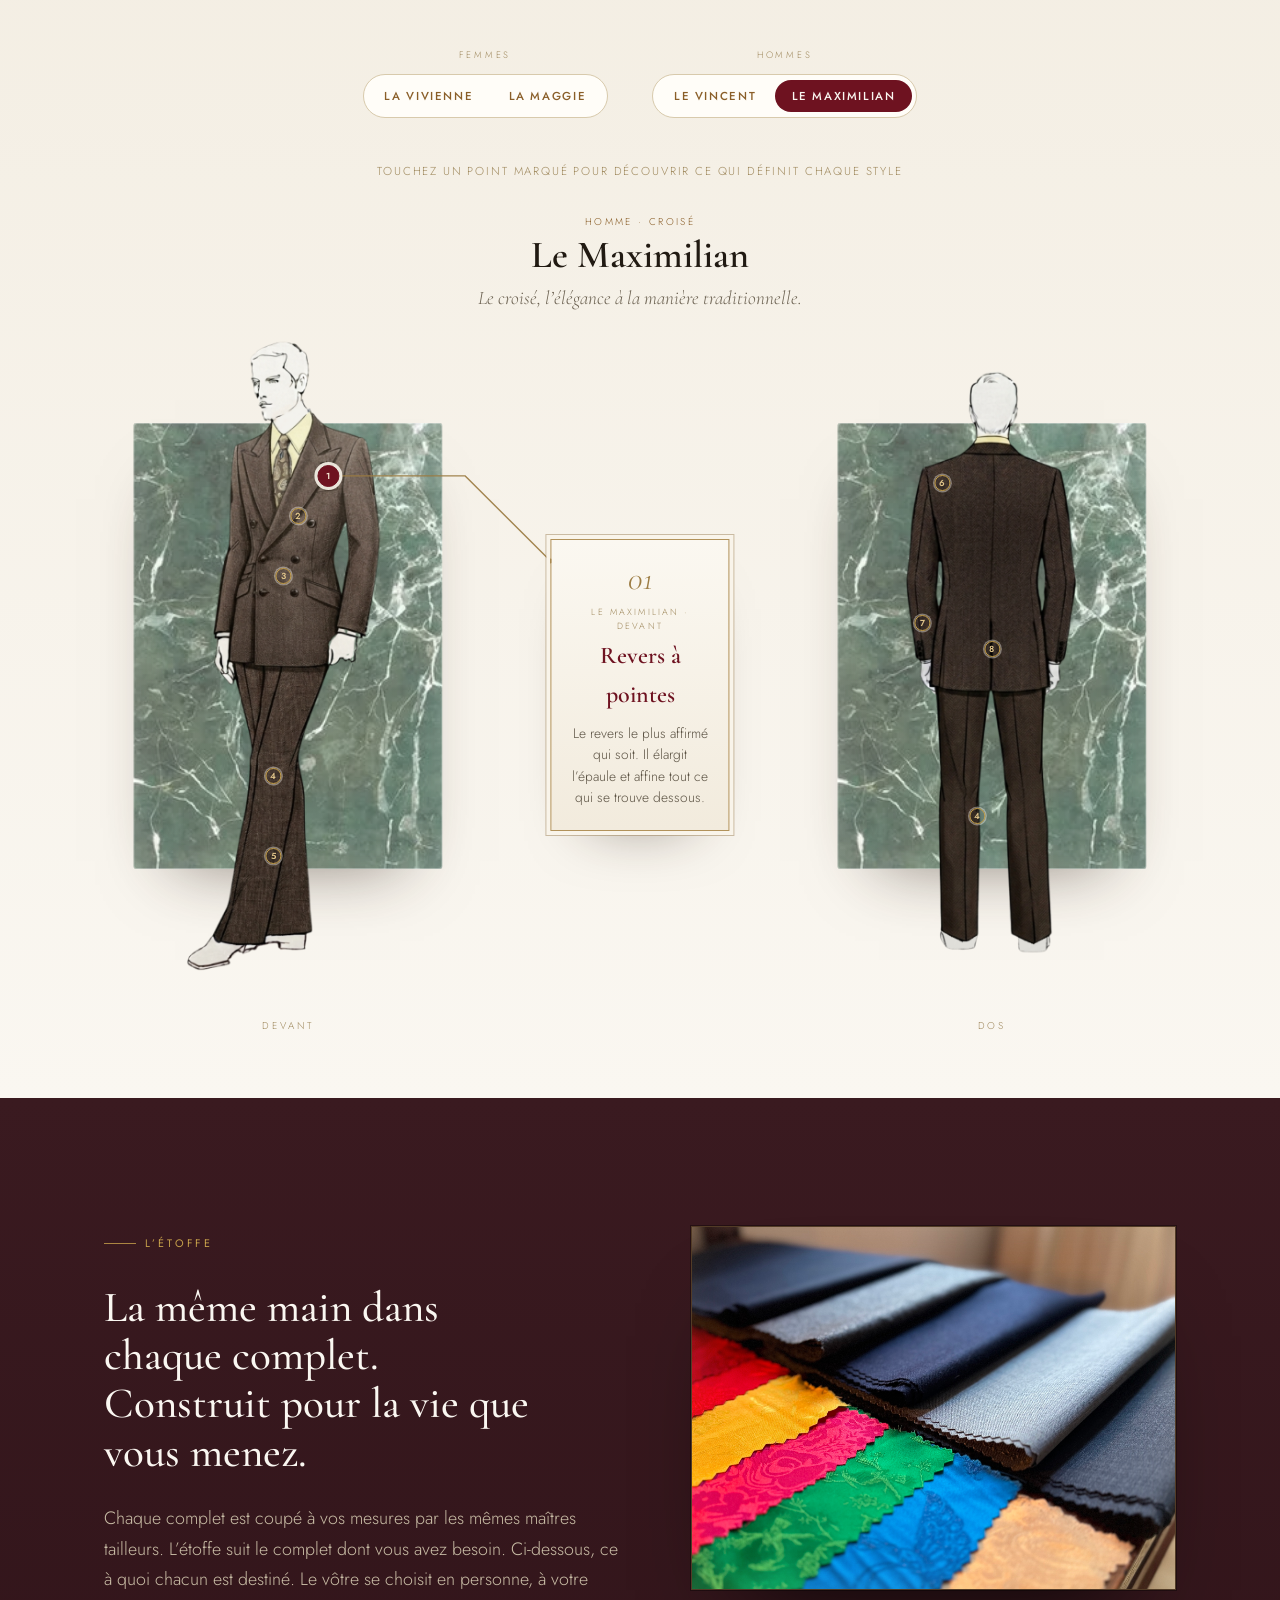
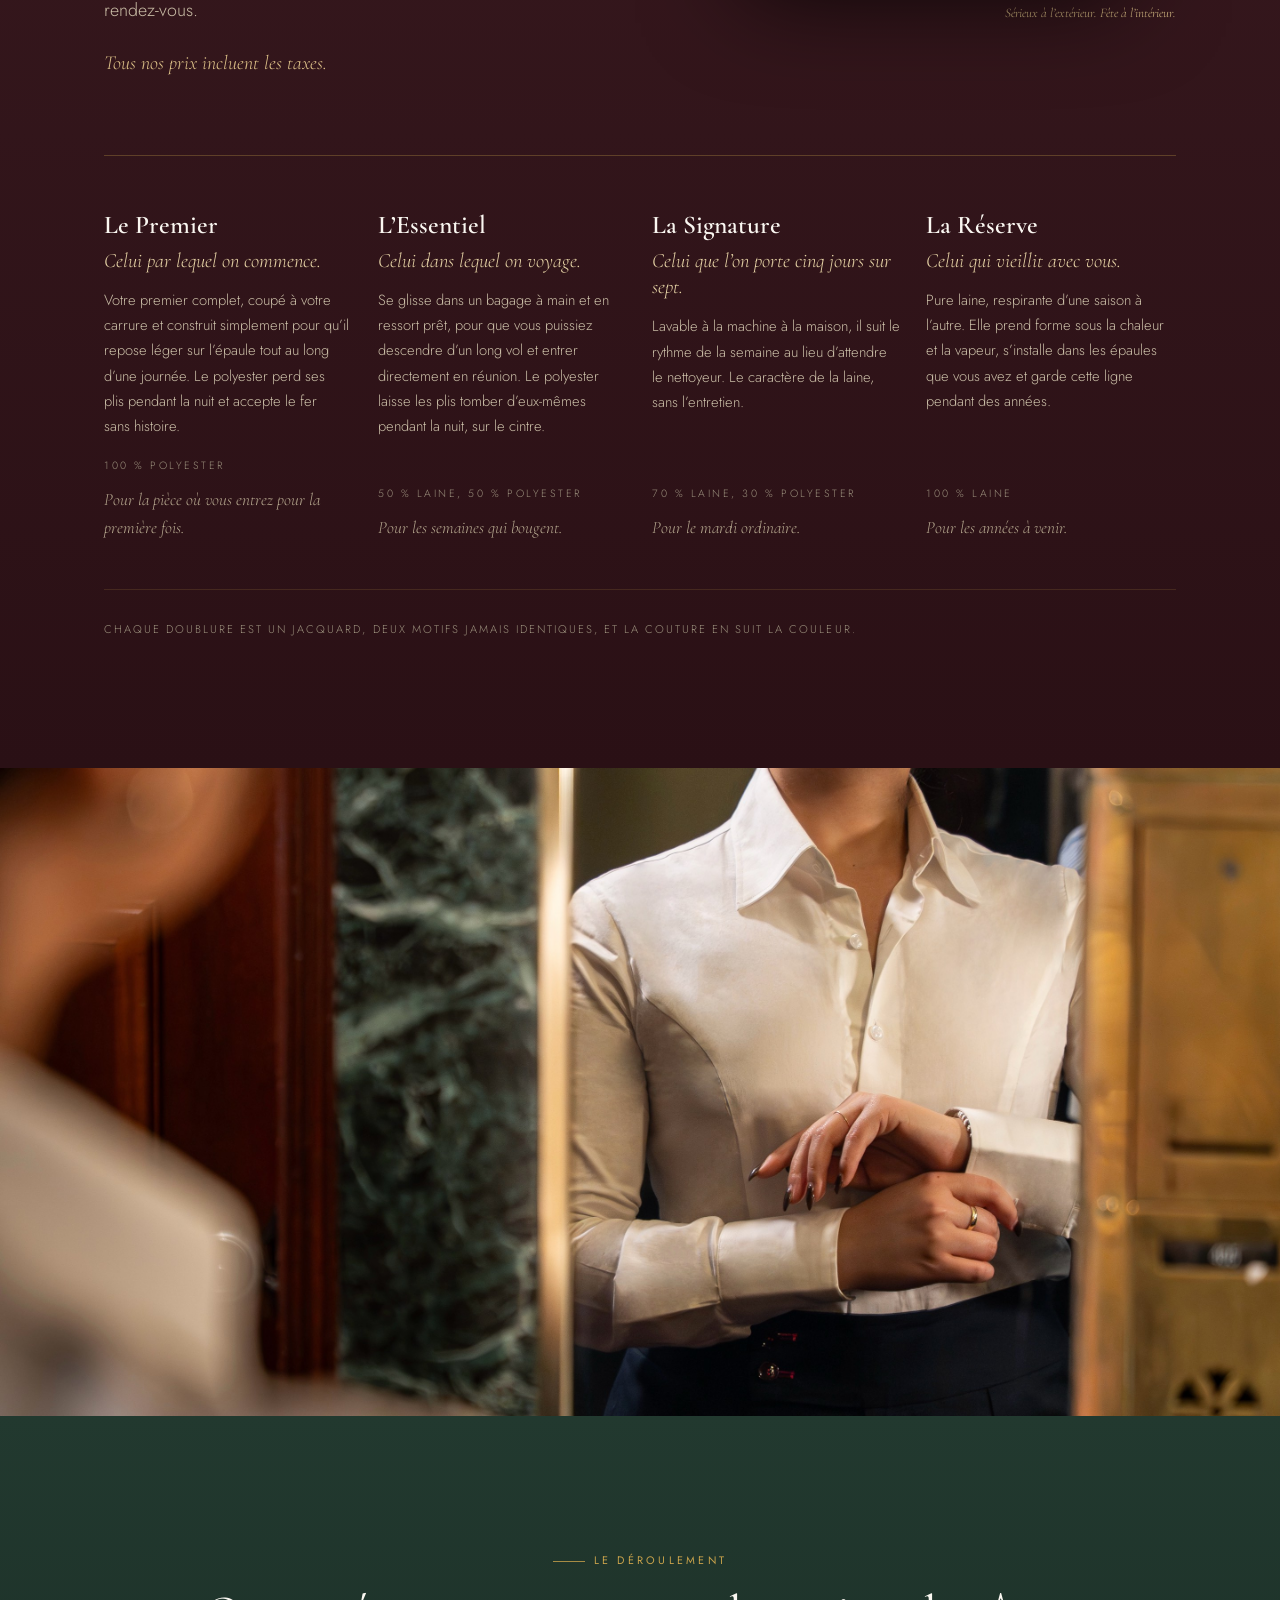
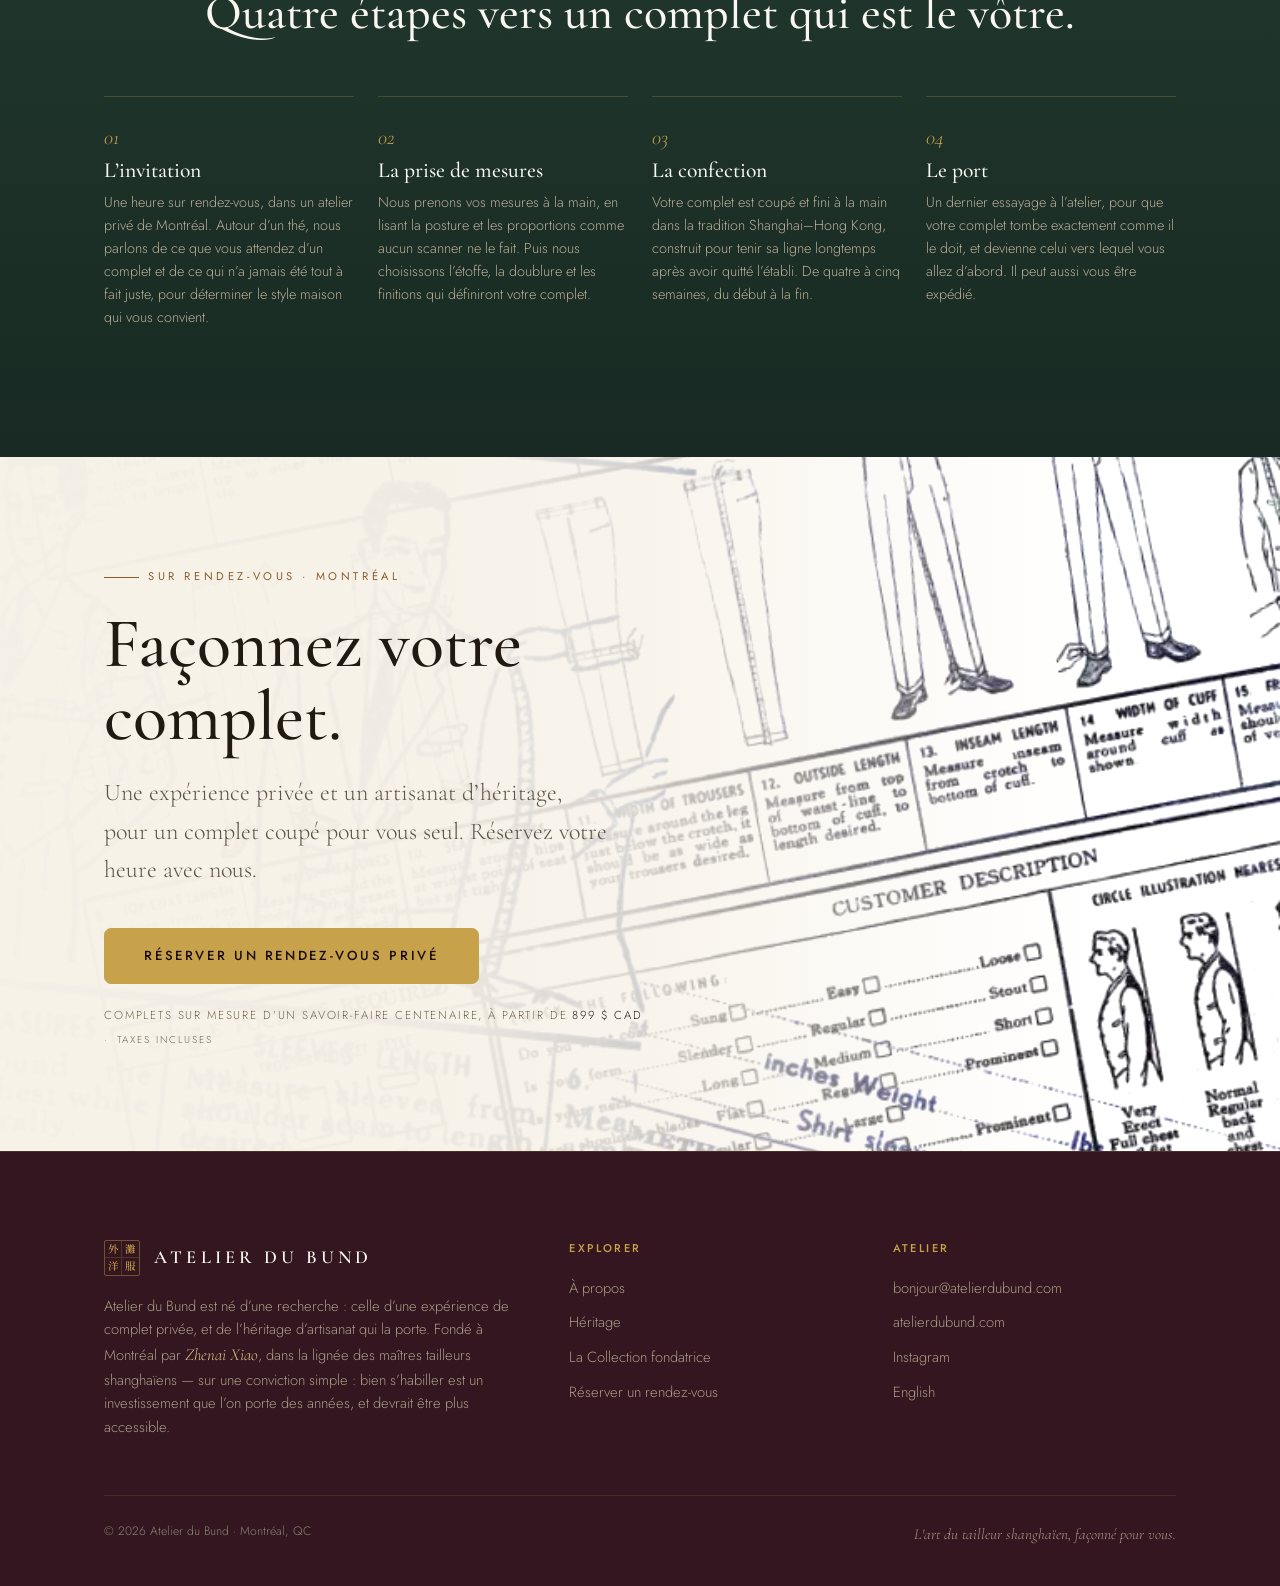
==== commit 0597cf05: "Heritage sur mesure suits, from $899, and back to Canada and China The hero returns to the Canada / " ====
--- a/fr/index.html
+++ b/fr/index.html
@@ -6,11 +6,11 @@
 <meta charset="utf-8"/>
 <meta content="width=device-width, initial-scale=1.0" name="viewport"/>
 <title>Atelier du Bund — L’art du tailleur shanghaïen, façonné pour vous.</title>
-<meta content="Complets sur mesure dans l’art du tailleur shanghaïen, façonnés pour vous. Une expérience de tailleur privée, sur rendez-vous à Montréal." name="description"/>
+<meta content="Complets sur mesure d’un savoir-faire centenaire, sur rendez-vous privé à Montréal." name="description"/>
 <link href="https://fonts.googleapis.com" rel="preconnect"/>
 <link crossorigin="" href="https://fonts.gstatic.com" rel="preconnect"/>
 <link href="https://fonts.googleapis.com/css2?family=Cormorant+Garamond:ital,wght@0,400;0,500;0,600;1,400;1,500;1,600&amp;family=Jost:wght@300;400;500&amp;family=Noto+Serif+TC:wght@500;600&amp;display=swap" rel="stylesheet"/>
-<link href="/assets/styles.css?v=20261011b" rel="stylesheet"/>
+<link href="/assets/styles.css?v=20261011c" rel="stylesheet"/>
 <!-- Language alternates -->
 <link href="https://atelierdubund.com/fr/" rel="canonical"/>
 <link href="https://atelierdubund.com/" hreflang="en-CA" rel="alternate"/>
@@ -26,16 +26,16 @@
 <meta content="Atelier du Bund" property="og:site_name"/>
 <meta content="fr_CA" property="og:locale"/>
 <meta content="https://atelierdubund.com/fr/" property="og:url"/>
-<meta content="Atelier du Bund — L’art du tailleur shanghaïen, façonné pour vous." property="og:title"/>
-<meta content="Complets sur mesure dans l’art du tailleur shanghaïen, façonnés pour vous. Une expérience de tailleur privée, sur rendez-vous à Montréal." property="og:description"/>
+<meta content="L’art du tailleur shanghaïen, façonné pour vous. Complets sur mesure d’un savoir-faire centenaire, sur rendez-vous privé." property="og:title"/>
+<meta content="Atelier du Bund · Montréal" property="og:description"/>
 <meta content="https://atelierdubund.com/assets/logos/og-image.png" property="og:image"/>
 <meta content="1200" property="og:image:width"/>
 <meta content="630" property="og:image:height"/>
 <meta content="The 外灘洋服 seal beside the Atelier du Bund wordmark, in gold on oxblood." property="og:image:alt"/>
 <!-- Twitter -->
 <meta content="summary_large_image" name="twitter:card"/>
-<meta content="Atelier du Bund — L’art du tailleur shanghaïen, façonné pour vous." name="twitter:title"/>
-<meta content="Complets sur mesure dans l’art du tailleur shanghaïen, façonnés pour vous. Une expérience de tailleur privée, sur rendez-vous à Montréal." name="twitter:description"/>
+<meta content="L’art du tailleur shanghaïen, façonné pour vous. Complets sur mesure d’un savoir-faire centenaire, sur rendez-vous privé." name="twitter:title"/>
+<meta content="Atelier du Bund · Montréal" name="twitter:description"/>
 <meta content="https://atelierdubund.com/assets/logos/og-image.png" name="twitter:image"/>
 <meta content="The 外灘洋服 seal beside the Atelier du Bund wordmark, in gold on oxblood." name="twitter:image:alt"/>
 </head>
@@ -69,12 +69,12 @@
 <div class="adb-hero__inner">
 <div class="adb-hero__row">
 <div class="adb-hero__lead">
-<span class="adb-eyebrow adb-eyebrow--gold"><span class="adb-eyebrow__rule"></span>外灘洋服</span>
+<span class="adb-eyebrow adb-eyebrow--gold"><span class="adb-eyebrow__rule"></span>外灘洋服 · Montréal</span>
 <h1 class="adb-hero__title">L’art du tailleur shanghaïen,<br/>façonné pour vous.</h1>
 </div>
 <div class="adb-hero__origin">
-<div class="adb-hero__origin-designed">Conçu à <span>Montréal</span>.</div>
-<div class="adb-hero__origin-made">Taillé à <span>Shanghai</span>.</div>
+<div class="adb-hero__origin-designed">Conçu au <span>Canada</span>.</div>
+<div class="adb-hero__origin-made">Fabriqué en <span>Chine</span>.</div>
 </div>
 </div>
 </div>
@@ -390,7 +390,7 @@
 <div class="adb-reserve__actions">
 <a class="adb-reserve__btn" href="https://cal.com/atelierdubund/appointment" rel="noopener noreferrer" target="_blank">Réserver un rendez-vous privé</a>
 <span class="adb-reserve__pricegroup">
-<span class="adb-reserve__note">Complets sur mesure à partir de <span>699 $ CAD</span></span>
+<span class="adb-reserve__note">Complets sur mesure d’un savoir-⁠faire centenaire, à partir de <span>899 $ CAD</span></span>
 <span class="adb-reserve__tax">Taxes incluses</span>
 </span>
 </div>
@@ -435,7 +435,7 @@
 </footer>
 <!-- ============ MOBILE STICKY BOOK BAR ============ -->
 <a class="adb-mobilecta" href="https://cal.com/atelierdubund/appointment" id="adbMobileCta" rel="noopener noreferrer" target="_blank">Réserver un rendez-vous privé</a>
-<script src="/assets/i18n-fr.js?v=20261011"></script>
+<script src="/assets/i18n-fr.js?v=20261011c"></script>
 <script src="/assets/main.js?v=20260820b"></script>
 </body>
 </html>
--- a/assets/styles.css
+++ b/assets/styles.css
@@ -359,15 +359,22 @@
    compensation are in em and scale with it; the gap between the lines is in rem. */
 .adb-hero__origin{position:absolute;right:clamp(1.25rem,5vw,4rem);bottom:clamp(3rem,7vw,5.5rem);
   text-align:right;font-family:'Jost',sans-serif;text-transform:uppercase;
-  font-size:clamp(.74rem,1.176vw,1.092rem)}
+  font-size:clamp(.74rem,1.29vw,1.198rem)}
 .adb-hero__origin-designed,.adb-hero__origin-made{
   font-weight:300;letter-spacing:.28em;line-height:1.5;
   color:#ece3d2;margin-right:-.28em}
-/* Tailored in Shanghai is the anchor line, so it takes a clear size step up,
-   and the gold. Bigger caps need less tracking to look evenly spaced. */
-.adb-hero__origin-made{font-size:1.4em;letter-spacing:.22em;margin-right:-.22em;margin-top:.2rem}
-/* Tailored in Shanghai is the highlight, so the whole line is gold and the
-   line above stays ivory. */
+/* Made in China is the anchor line, so it takes a size step up. Weight and
+   colour stay where they are, so the step reads as hierarchy, not as volume.
+   Bigger caps need less tracking to look evenly spaced.
+   The step is not a free choice: it is the one that stands the IN of each line
+   on a single vertical, their right edges here, where the block is set flush
+   right. Because it is a ratio it holds at every width. Measured on the ink,
+   so change the tracking or the words and it has to be measured again.
+   French stands AU over EN, which needs a slightly bigger step. */
+.adb-hero__origin-made{font-size:1.323em;letter-spacing:.22em;margin-right:-.22em;margin-top:.2rem}
+:lang(fr) .adb-hero__origin-made{font-size:1.358em}
+/* Made in China is the highlight, so the whole line is gold and the line above
+   stays ivory. */
 .adb-hero__origin-made{color:#c8a24b}
 .adb-hero .adb-eyebrow{font-size:.82rem;letter-spacing:.32em;margin-bottom:1.5rem}
 .adb-hero .adb-eyebrow__rule{width:2.2rem;opacity:.85}
@@ -652,20 +659,20 @@
      margin goes onto the gap above the mark below. */
   /* The mark supports the headline, it does not compete with it: the two lines
      are pulled tight so they read as one stamp rather than two statements. */
-  /* 6.4526 and 4.2026 below are not rounder on purpose: they land the headline on
+  /* 6.1228 and 3.8728 below are not rounder on purpose: they land the headline on
      exactly the layout pixel it had before the mark was resized. */
-  .adb-hero__origin{position:static;text-align:left;margin-top:6.4526rem;font-size:min(.794rem,3.85vw)}
+  .adb-hero__origin{position:static;text-align:left;margin-top:6.1228rem;font-size:.74rem}
   /* A short phone has less frame to give, and there the price already sat higher.
      Hold both values so the headline stays put and the mark keeps its clearance. */
   @media (max-height:740px){
     .adb-hero__row{margin-bottom:3rem}
-    .adb-hero__origin{margin-top:4.2026rem}
+    .adb-hero__origin{margin-top:3.8728rem}
   }
-  /* Tailored in Shanghai is the longest line on the page at this size, so below
-     about 330px the type follows the screen width to keep it on one line. Both
-     line boxes are fixed, so that never moves the headline. */
-  .adb-hero__origin-designed{line-height:1.19rem}
-  .adb-hero__origin-made{line-height:1.67rem;margin-top:.3rem}
+  /* Flush left here, so the INs stand on their left edges, which takes a bigger
+     step. French cannot do the same (FABRIQUÉ runs longer than CONÇU) and keeps
+     its own step from above. The line box is fixed rather than 1.5 of the type,
+     so the step can differ by language without moving the headline. */
+  .adb-hero__origin-made{font-size:1.831em;line-height:2.08rem;margin-top:.3rem}
   .adb-hero__origin-designed,.adb-hero__origin-made{margin-right:0}
   .adb-hero .adb-eyebrow{font-size:.7rem}
   .adb-hero__inner{transform:translateY(5vh)}
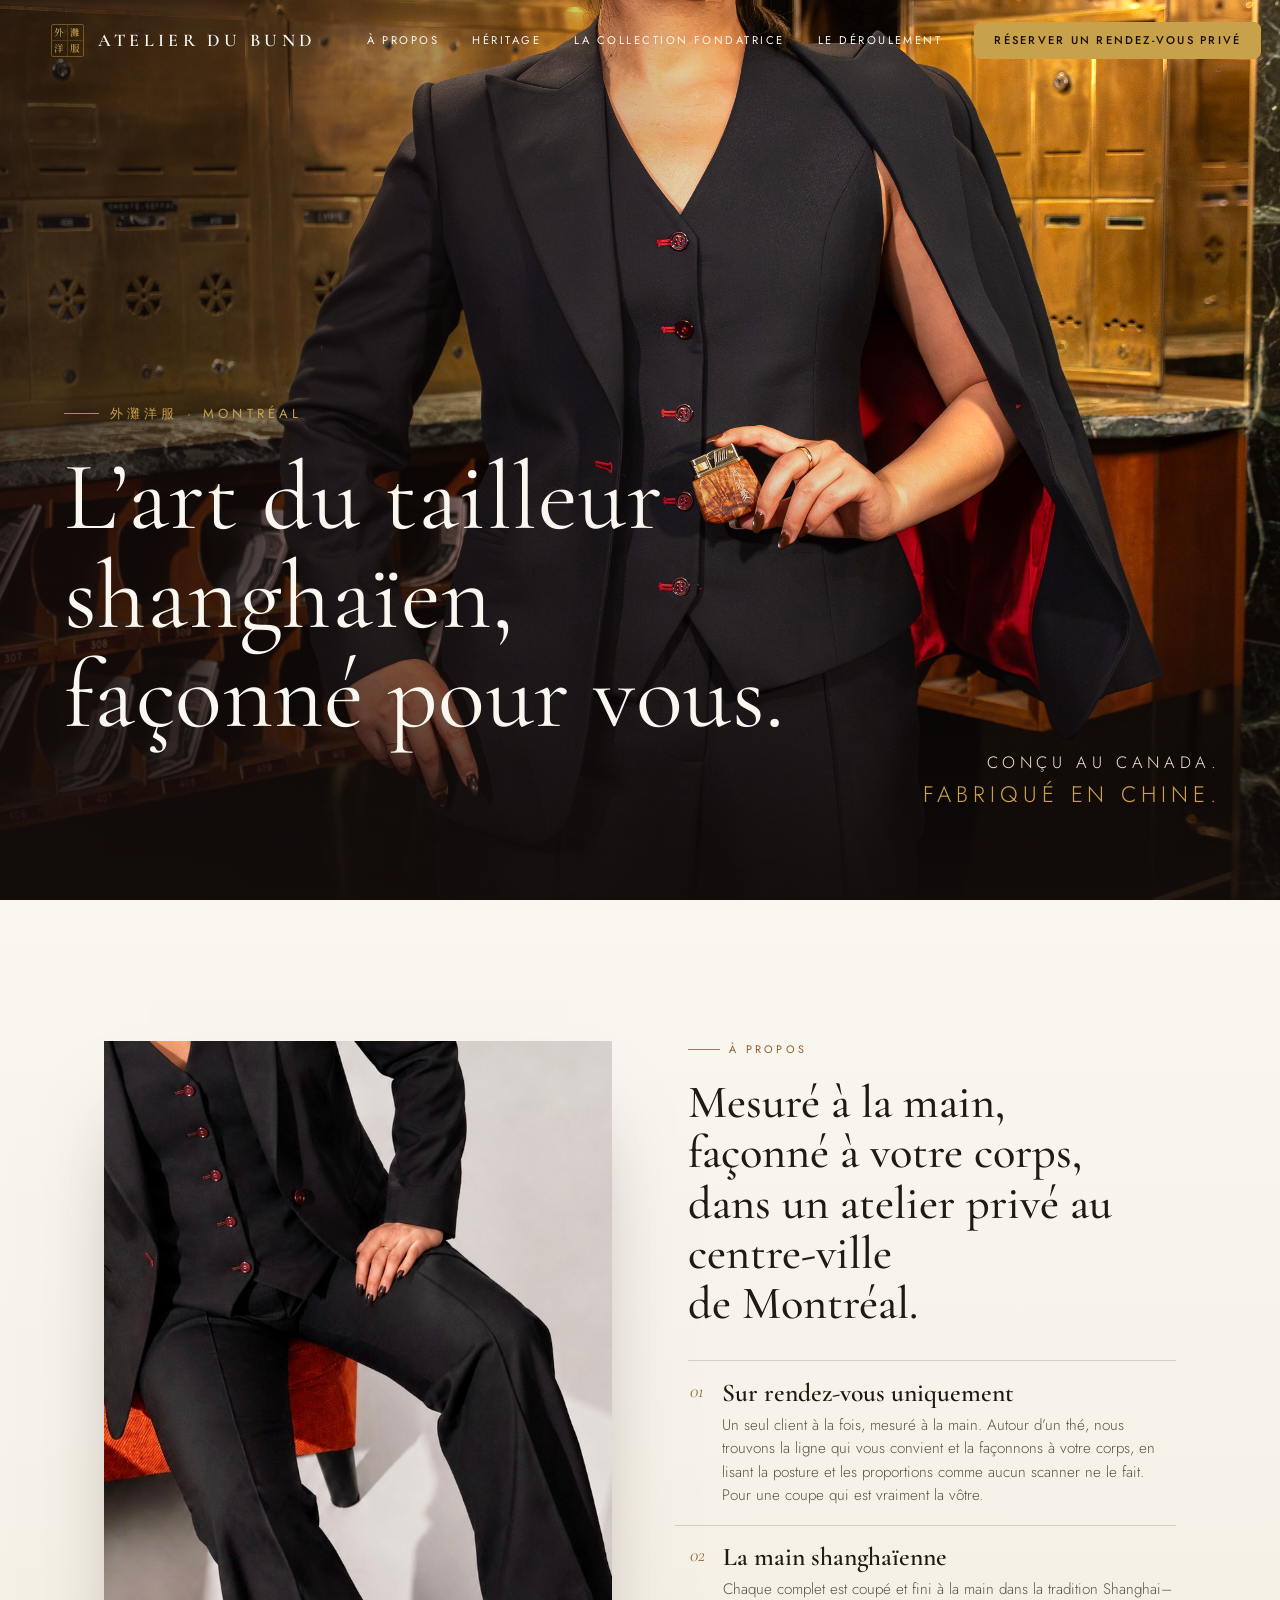
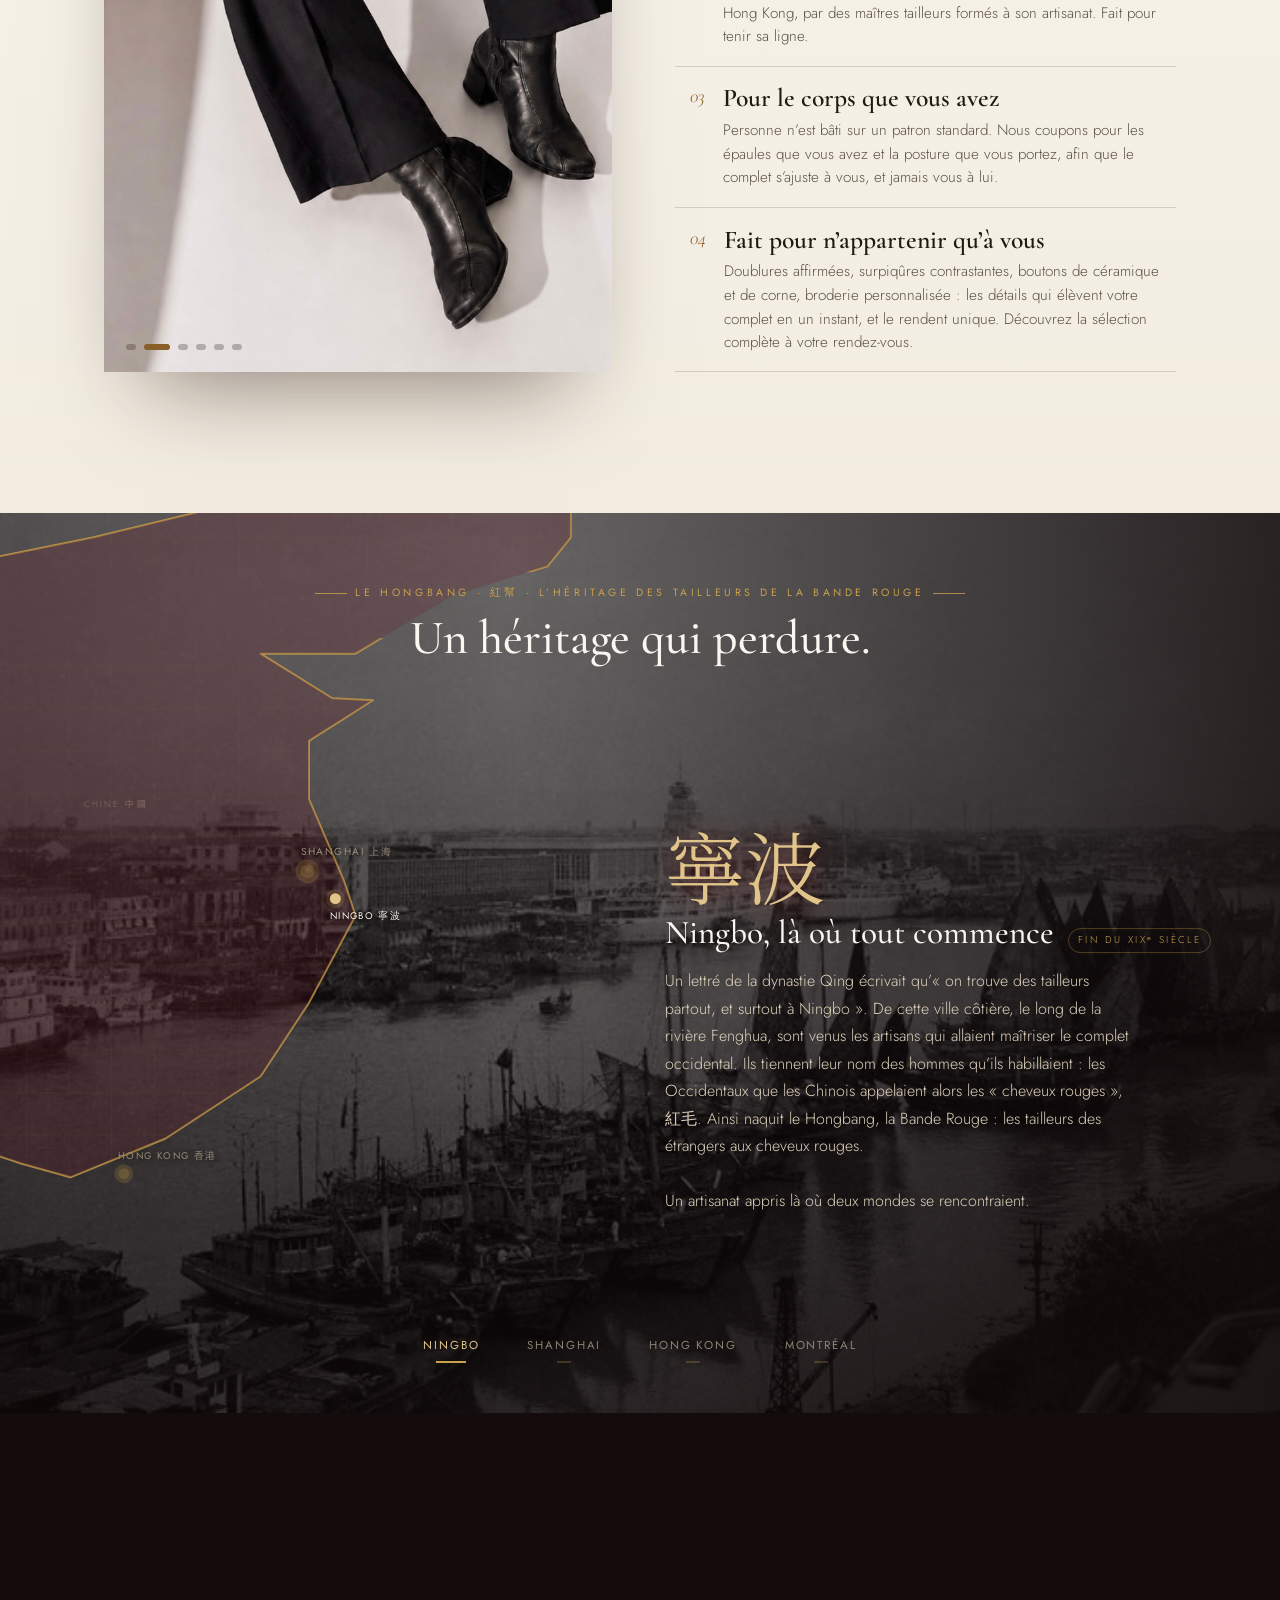
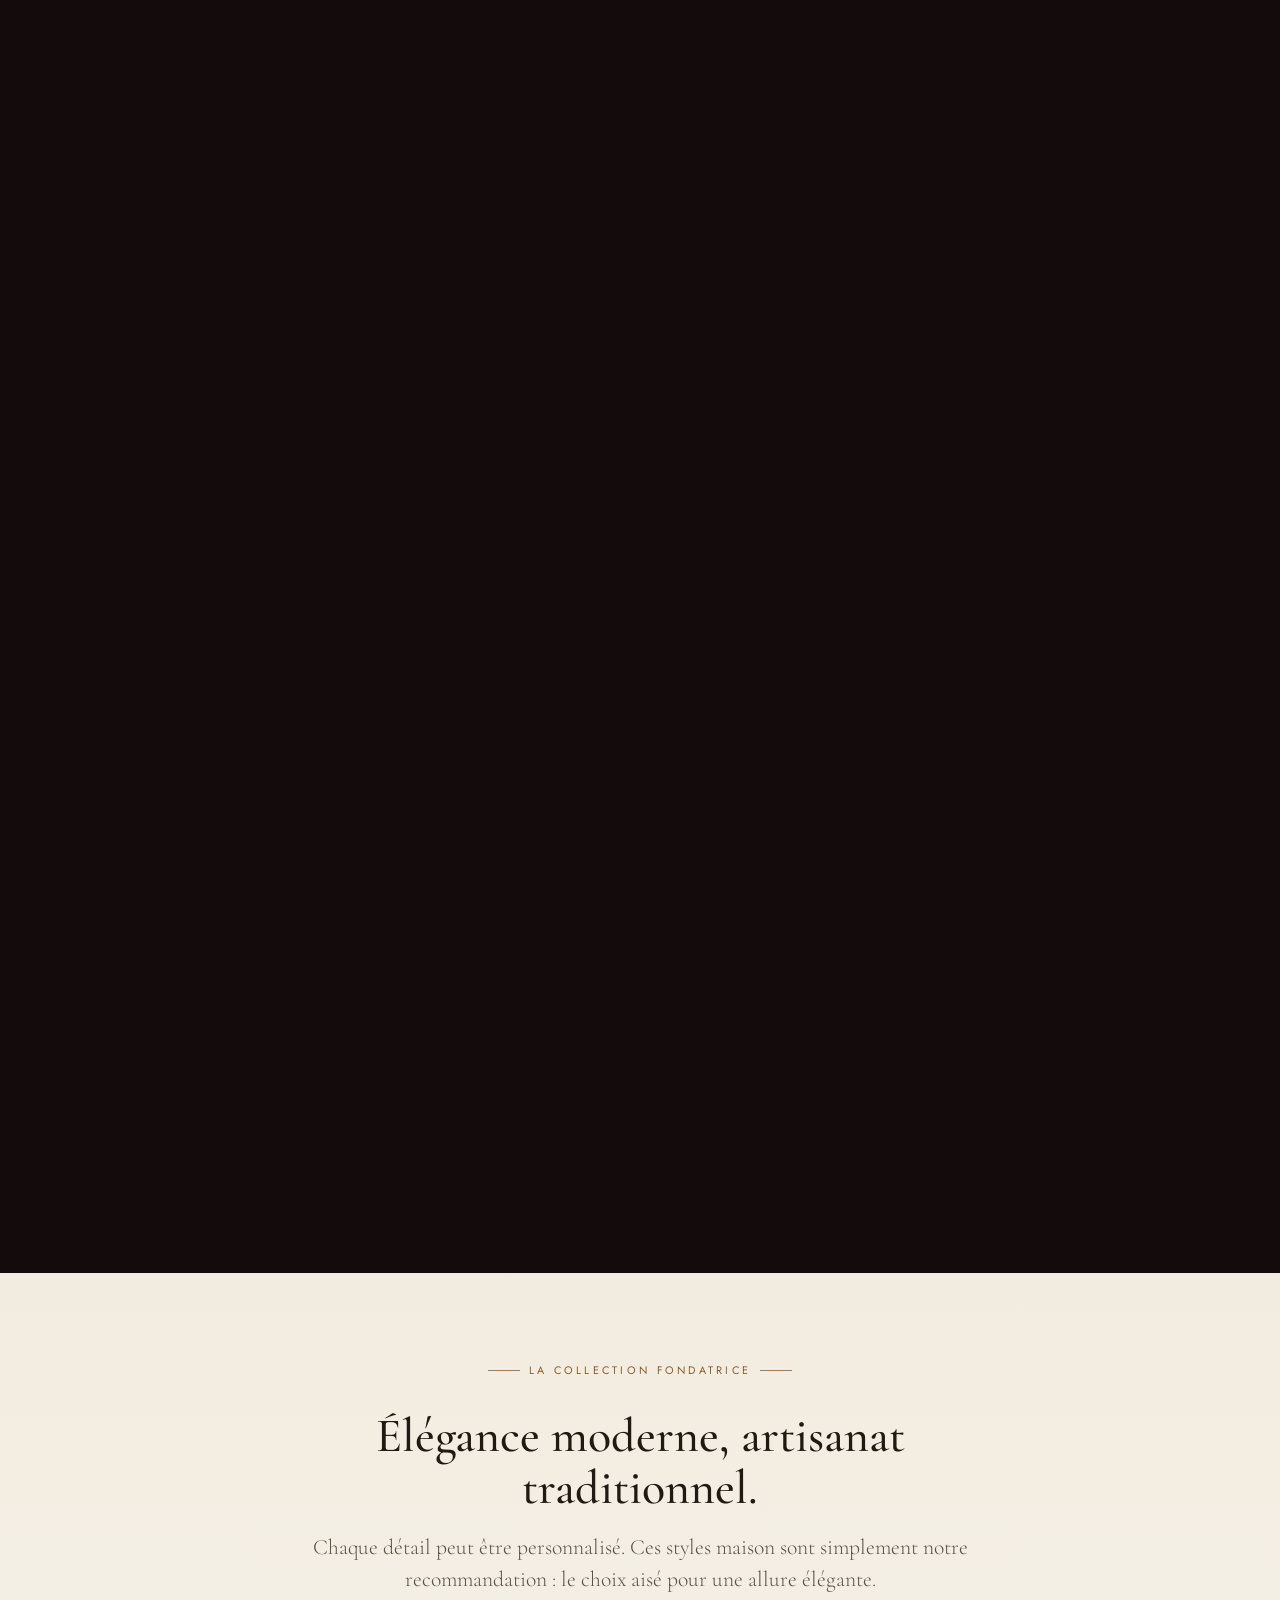
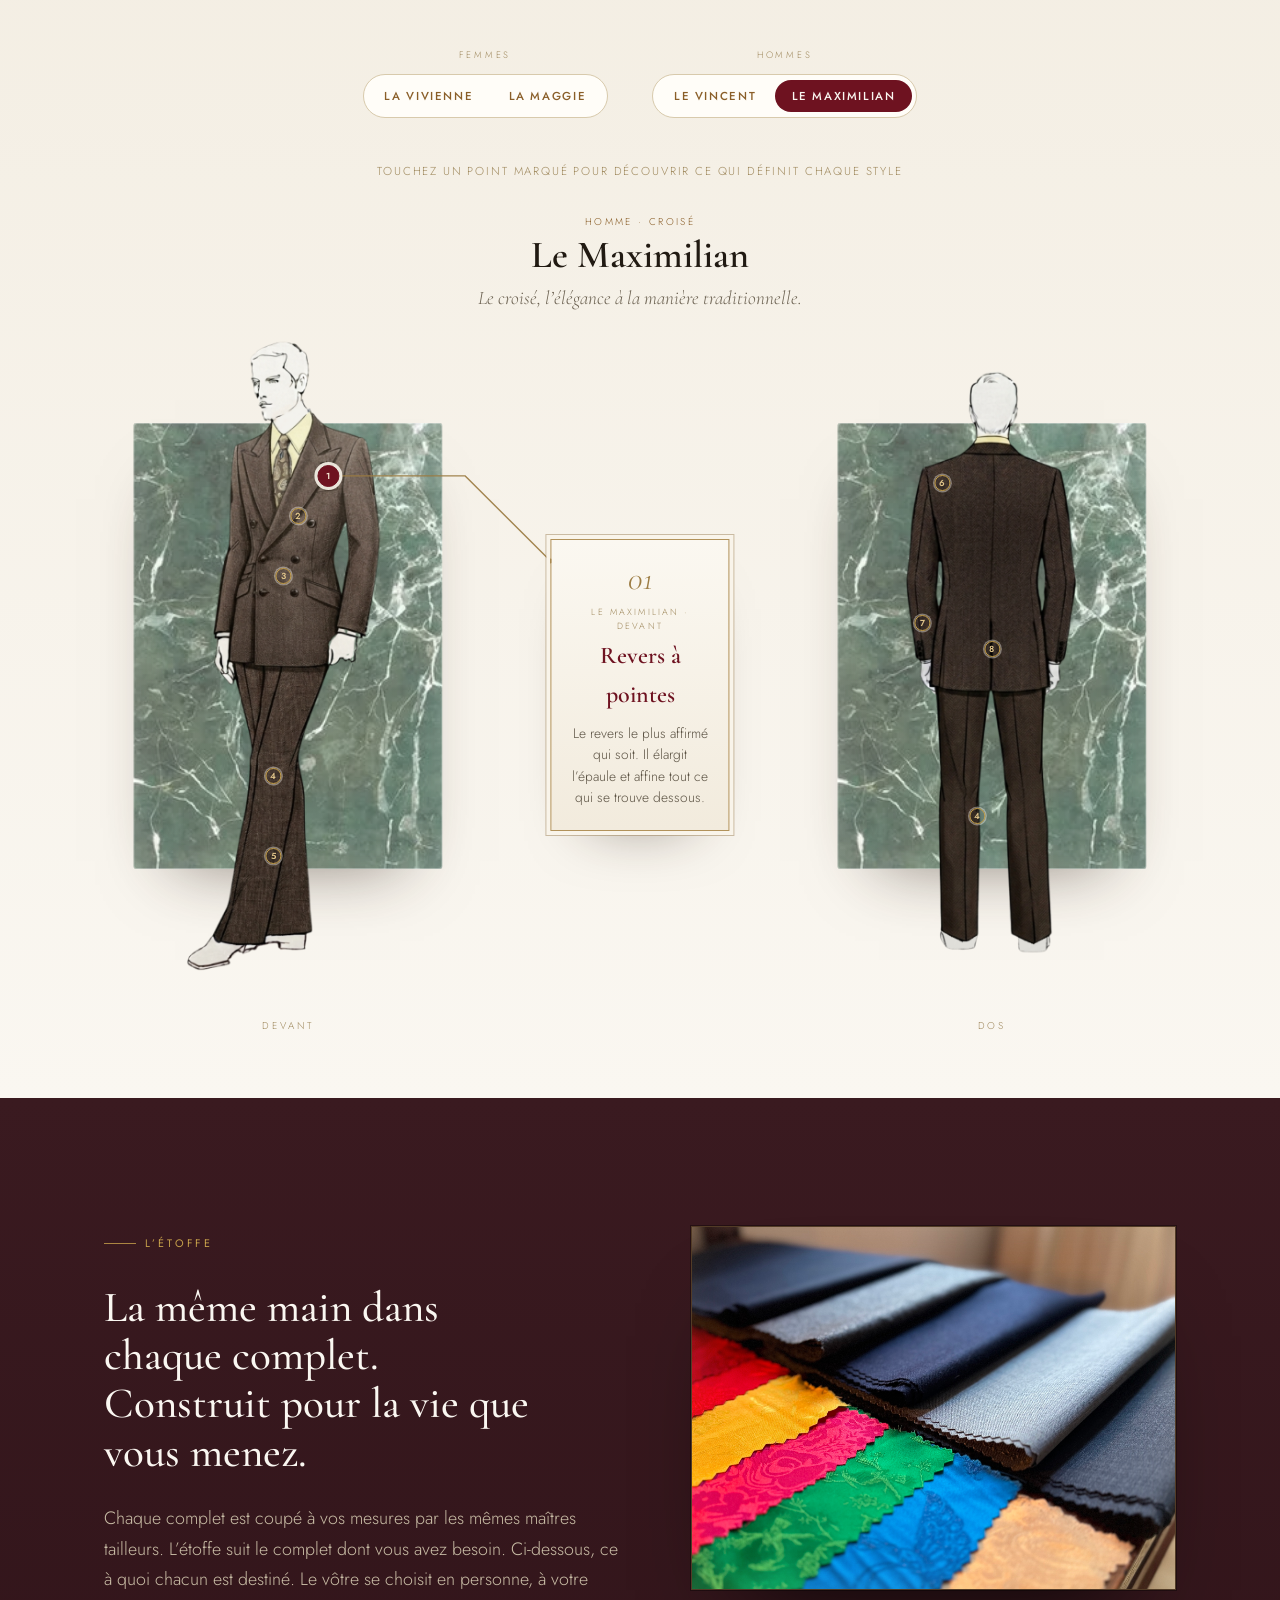
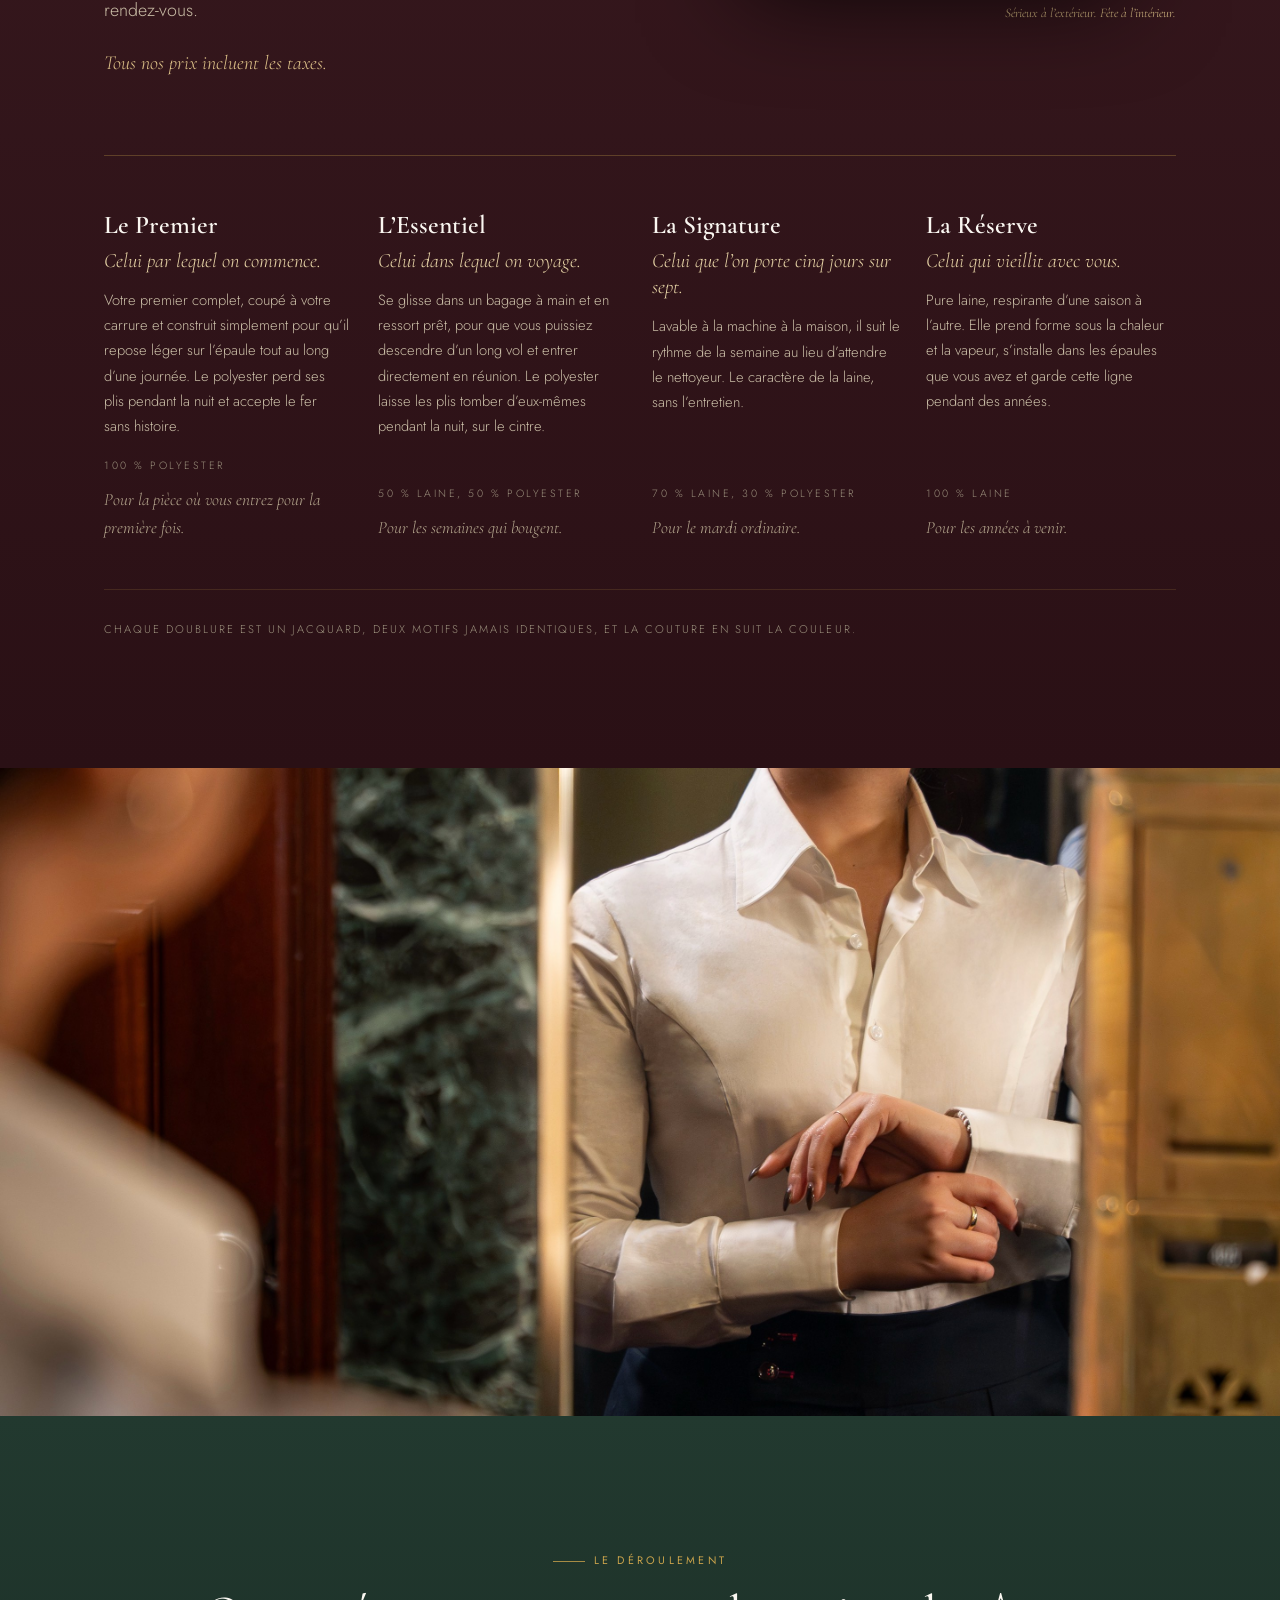
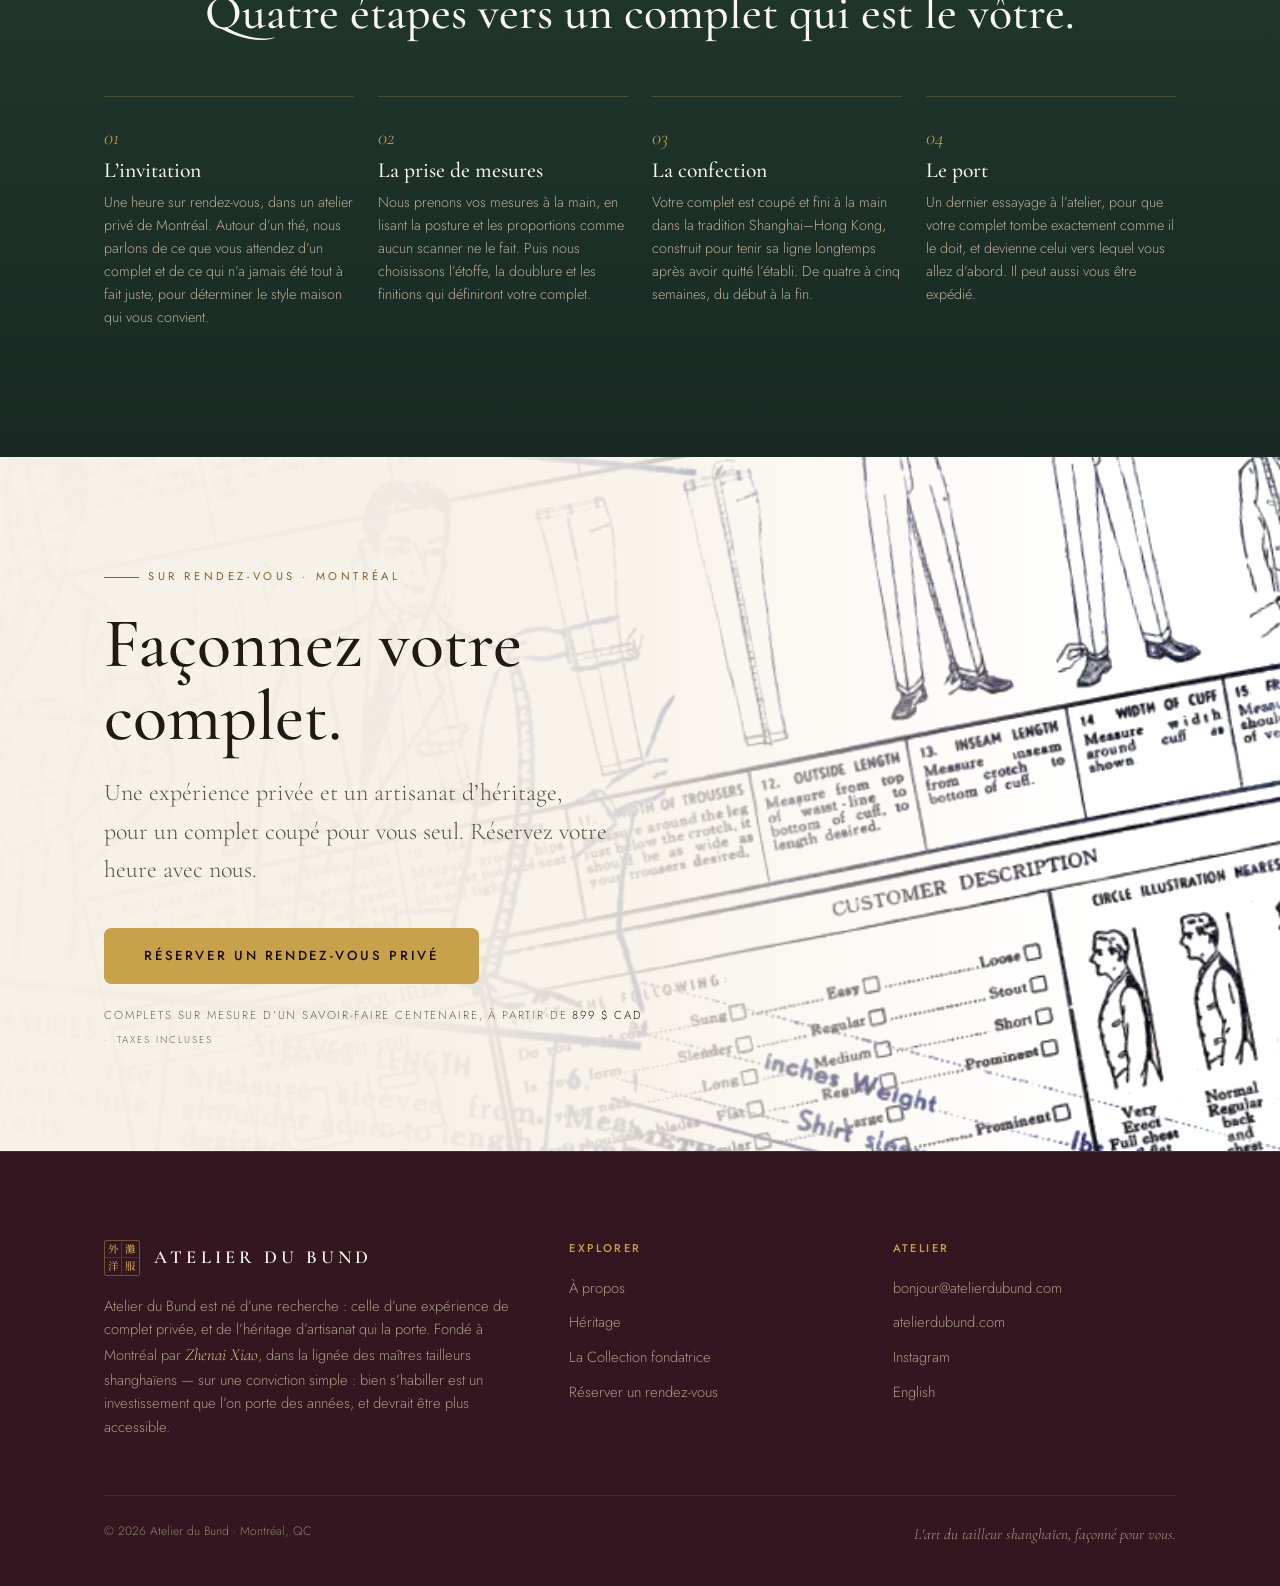
==== commit 2673c3af: "Stack the French price line on phones, a blank line apart On a phone the French price line now reads" ====
--- a/fr/index.html
+++ b/fr/index.html
@@ -10,7 +10,7 @@
 <link href="https://fonts.googleapis.com" rel="preconnect"/>
 <link crossorigin="" href="https://fonts.gstatic.com" rel="preconnect"/>
 <link href="https://fonts.googleapis.com/css2?family=Cormorant+Garamond:ital,wght@0,400;0,500;0,600;1,400;1,500;1,600&amp;family=Jost:wght@300;400;500&amp;family=Noto+Serif+TC:wght@500;600&amp;display=swap" rel="stylesheet"/>
-<link href="/assets/styles.css?v=20261011c" rel="stylesheet"/>
+<link href="/assets/styles.css?v=20261011e" rel="stylesheet"/>
 <!-- Language alternates -->
 <link href="https://atelierdubund.com/fr/" rel="canonical"/>
 <link href="https://atelierdubund.com/" hreflang="en-CA" rel="alternate"/>
@@ -390,7 +390,7 @@
 <div class="adb-reserve__actions">
 <a class="adb-reserve__btn" href="https://cal.com/atelierdubund/appointment" rel="noopener noreferrer" target="_blank">Réserver un rendez-vous privé</a>
 <span class="adb-reserve__pricegroup">
-<span class="adb-reserve__note">Complets sur mesure d’un savoir-⁠faire centenaire, à partir de <span>899 $ CAD</span></span>
+<span class="adb-reserve__note"><span class="adb-reserve__line">Complets sur mesure</span> <span class="adb-reserve__line">d’un savoir-⁠faire centenaire<span class="adb-reserve__sep">,</span></span> <span class="adb-reserve__line">à partir de <span>899 $ CAD</span></span></span>
 <span class="adb-reserve__tax">Taxes incluses</span>
 </span>
 </div>
@@ -435,7 +435,7 @@
 </footer>
 <!-- ============ MOBILE STICKY BOOK BAR ============ -->
 <a class="adb-mobilecta" href="https://cal.com/atelierdubund/appointment" id="adbMobileCta" rel="noopener noreferrer" target="_blank">Réserver un rendez-vous privé</a>
-<script src="/assets/i18n-fr.js?v=20261011c"></script>
+<script src="/assets/i18n-fr.js?v=20261011e"></script>
 <script src="/assets/main.js?v=20260820b"></script>
 </body>
 </html>
--- a/assets/styles.css
+++ b/assets/styles.css
@@ -535,6 +535,10 @@
 .adb-reserve__btn:hover{background:#e0c48a;border-color:#e0c48a;color:#1a0e10}
 .adb-reserve__note{font-family:'Jost',sans-serif;font-size:.72rem;letter-spacing:.16em;text-transform:uppercase;color:#6f6450}
 .adb-reserve__note span{color:#211a12}
+/* The French price line is three phrases. They run as one line here; on a phone
+   they stack a blank line apart (see the mobile block). Only the price itself
+   takes the dark ink. */
+.adb-reserve__note .adb-reserve__line,.adb-reserve__note .adb-reserve__sep{color:inherit}
 .adb-reserve__pricegroup{display:flex;align-items:baseline;gap:.5rem;flex-wrap:wrap}
 .adb-reserve__tax{font-family:'Jost',sans-serif;font-size:.62rem;letter-spacing:.2em;text-transform:uppercase;color:#6f6450}
 
@@ -676,5 +680,10 @@
   .adb-hero__origin-designed,.adb-hero__origin-made{margin-right:0}
   .adb-hero .adb-eyebrow{font-size:.7rem}
   .adb-hero__inner{transform:translateY(5vh)}
+  .adb-reserve__line{display:block}
+  /* full width, so Taxes incluses stays under the price instead of beside line one */
+  :lang(fr) .adb-reserve__note{flex-basis:100%}
+  .adb-reserve__line + .adb-reserve__line{margin-top:1.6em;margin-top:1lh}
+  .adb-reserve__sep{display:none}
   .adb-footer__base{gap:.6rem}
 }
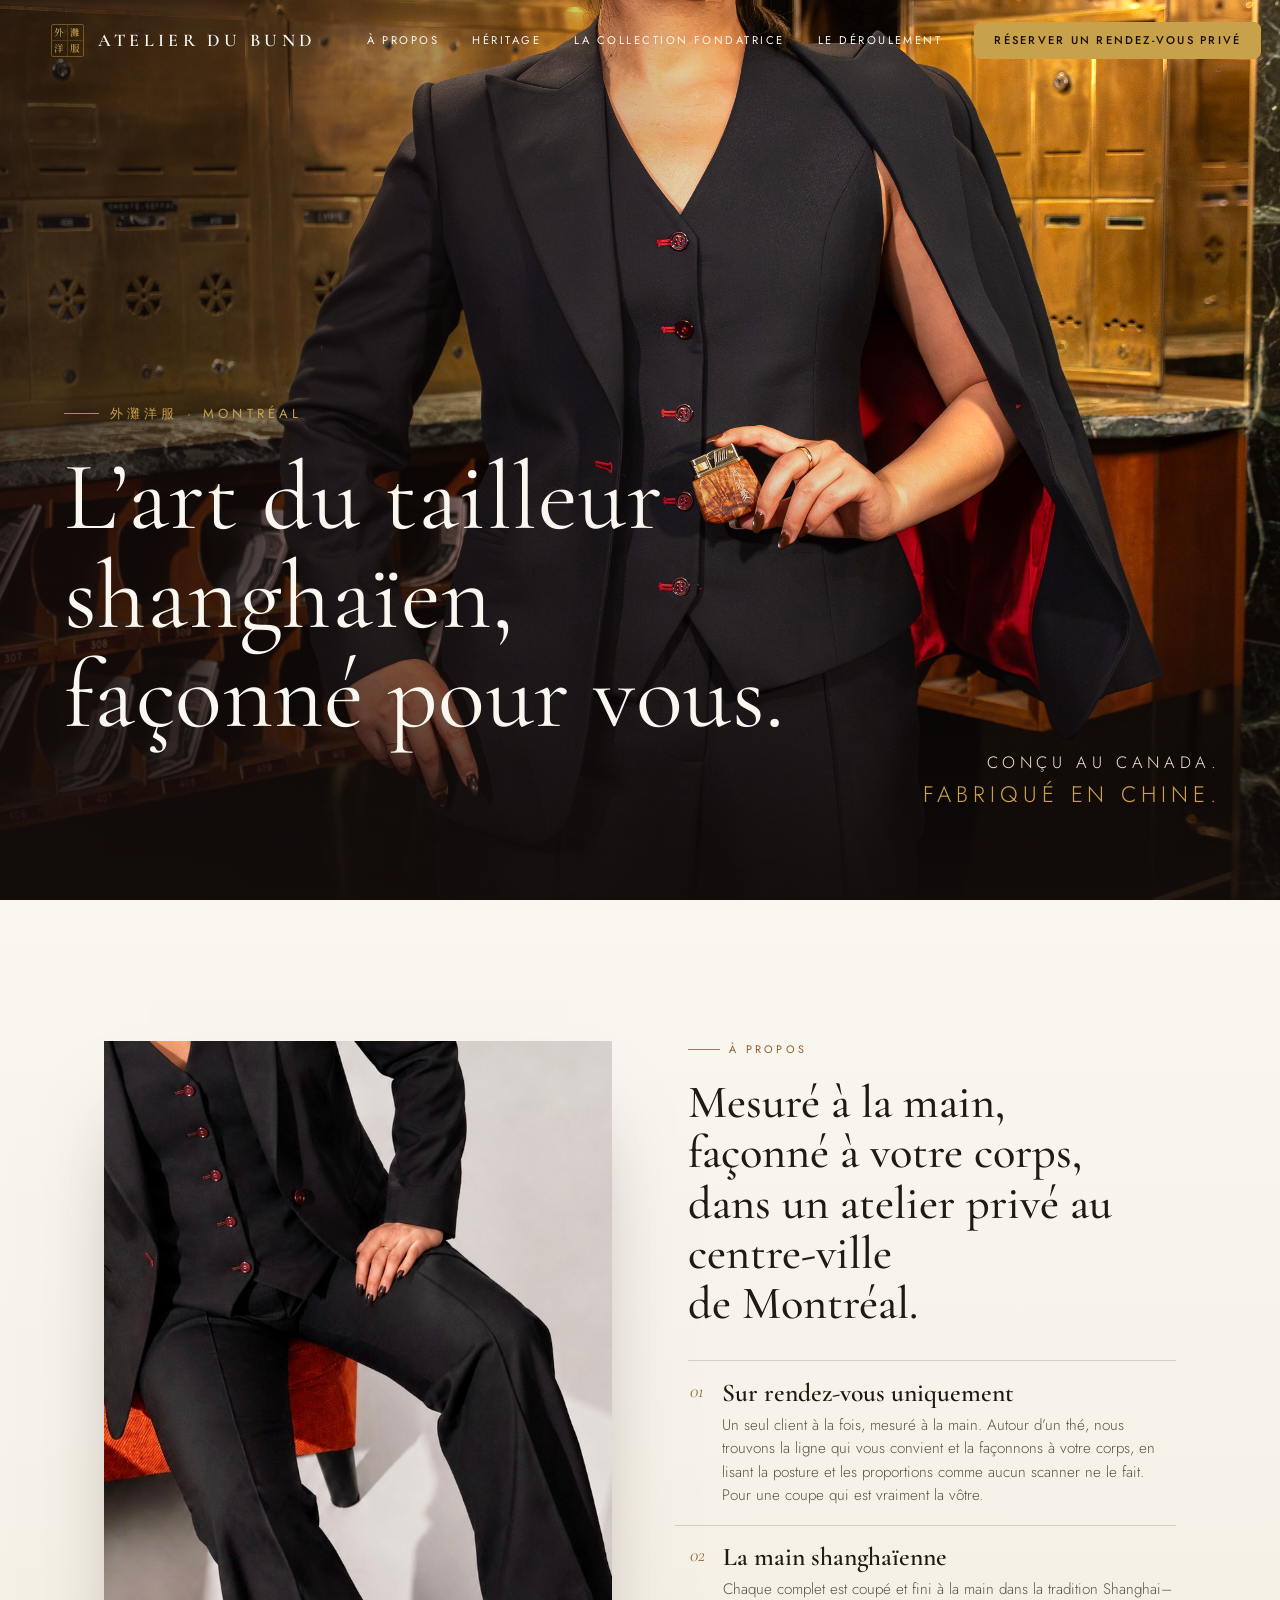
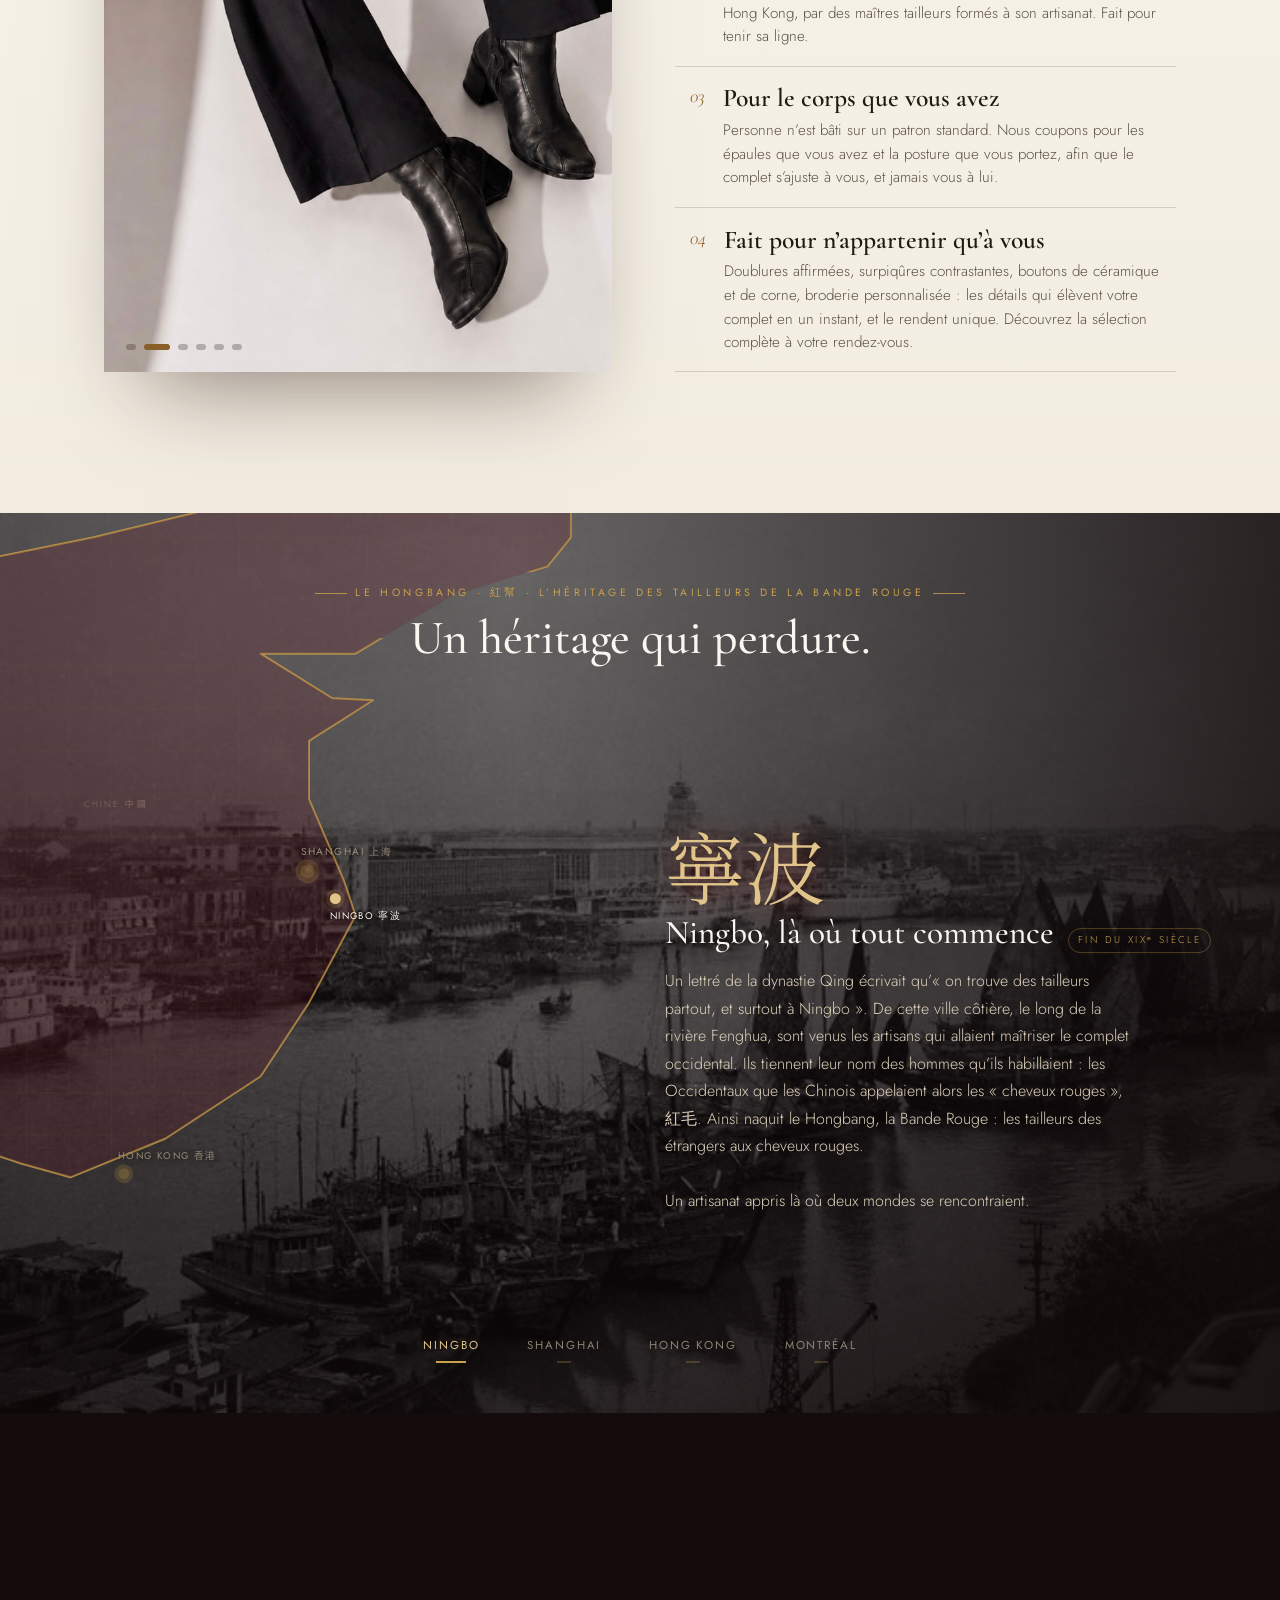
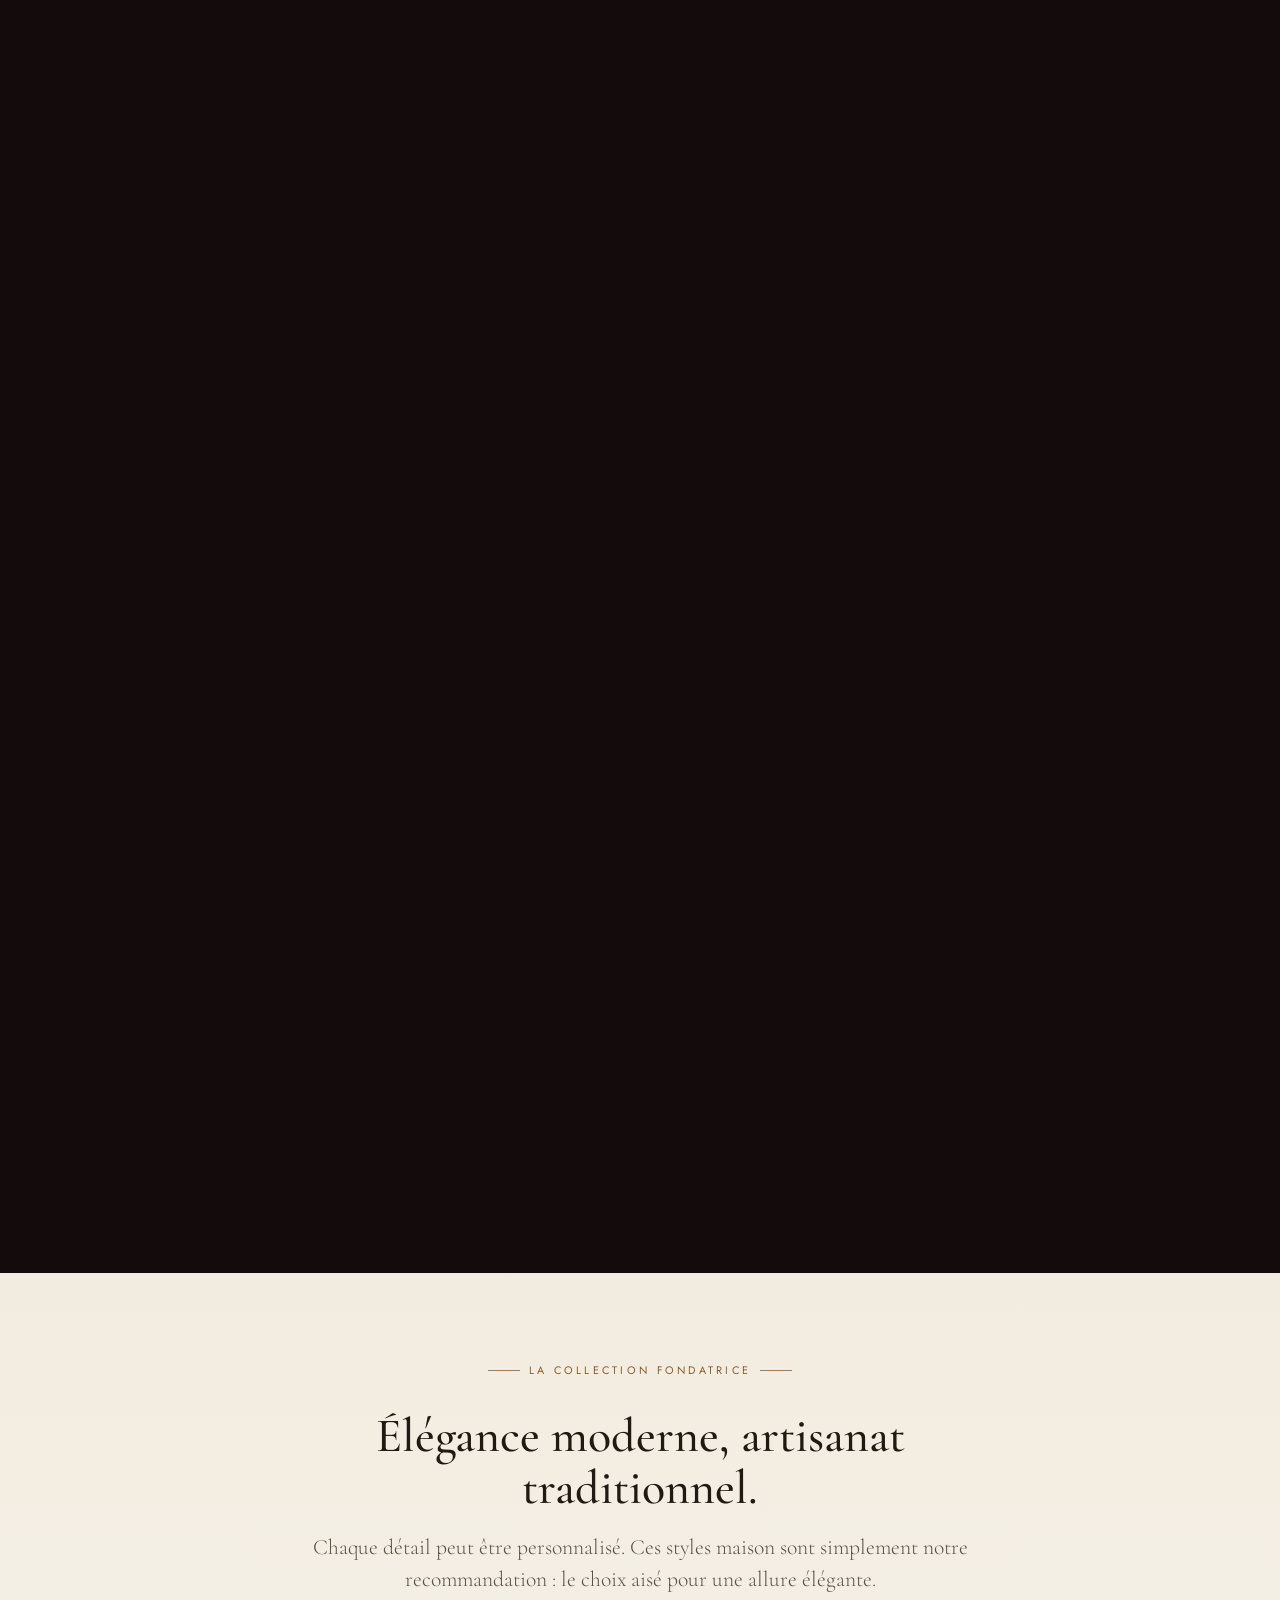
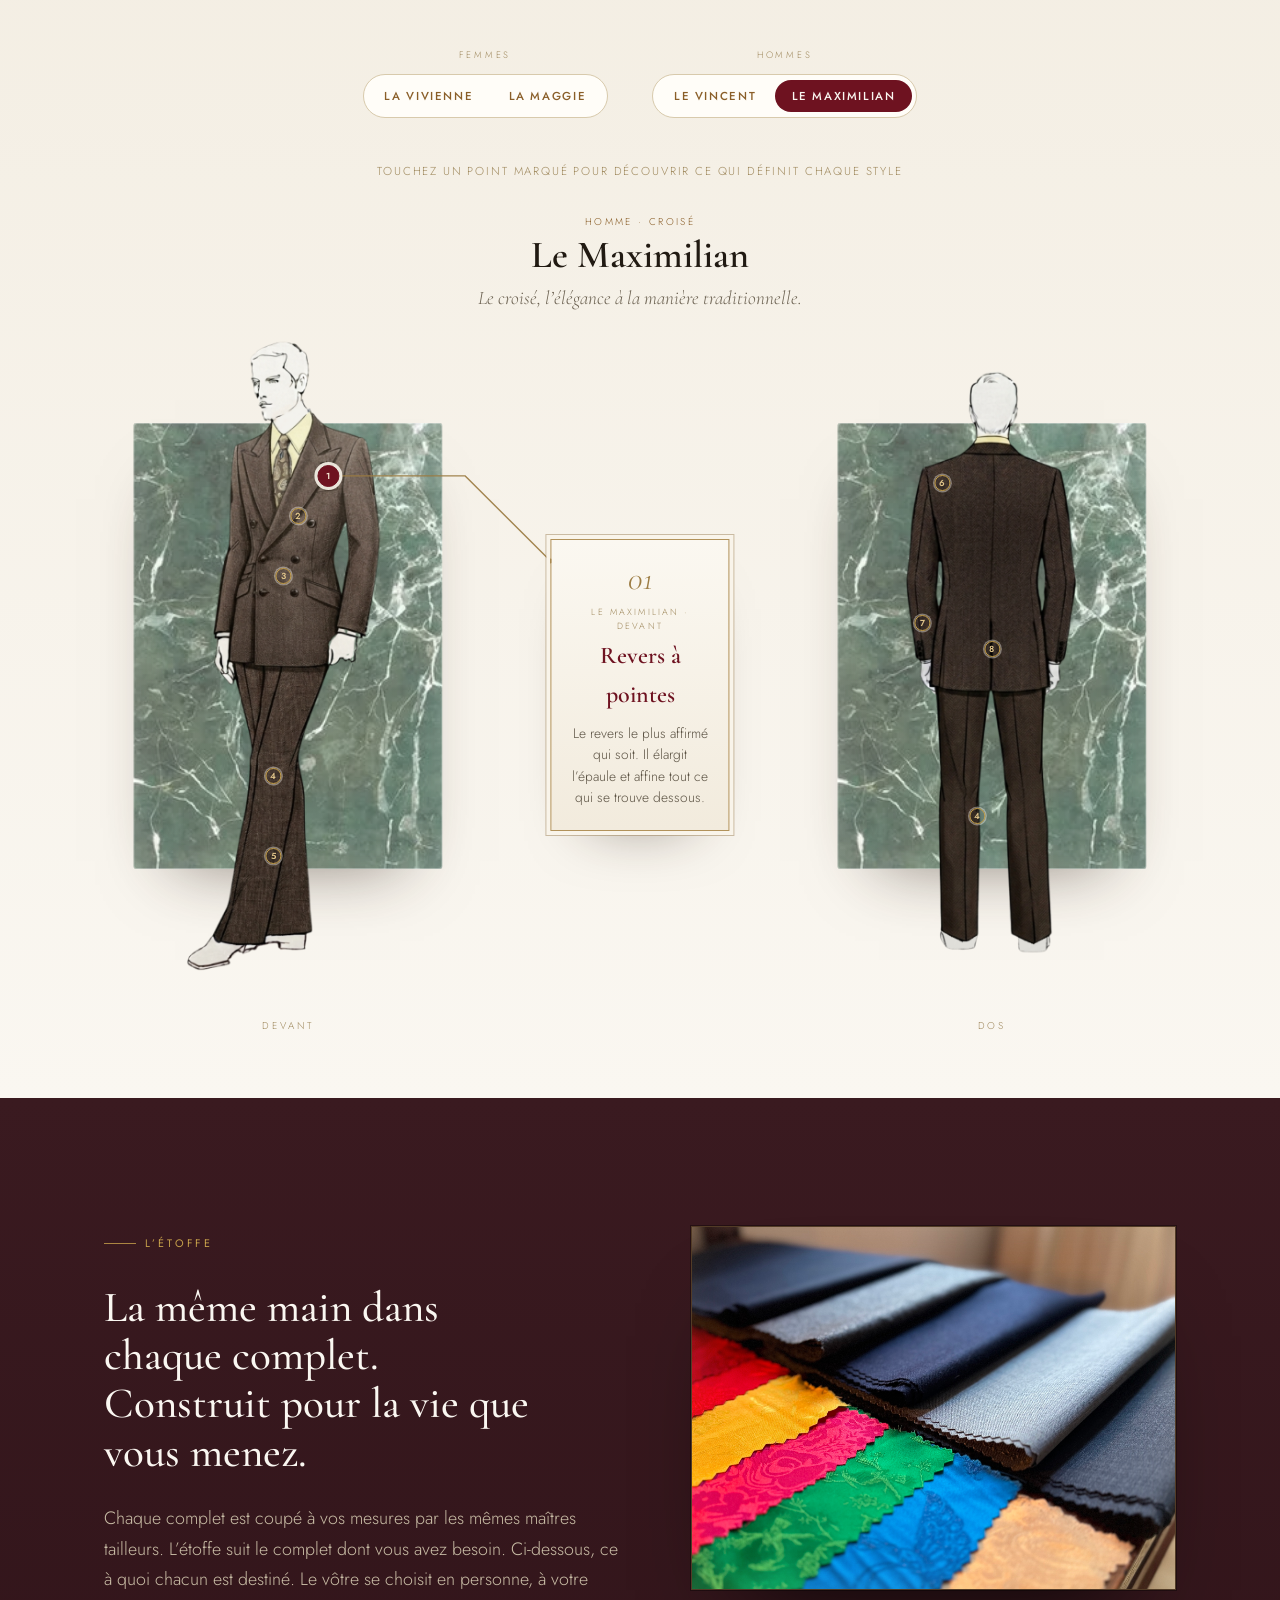
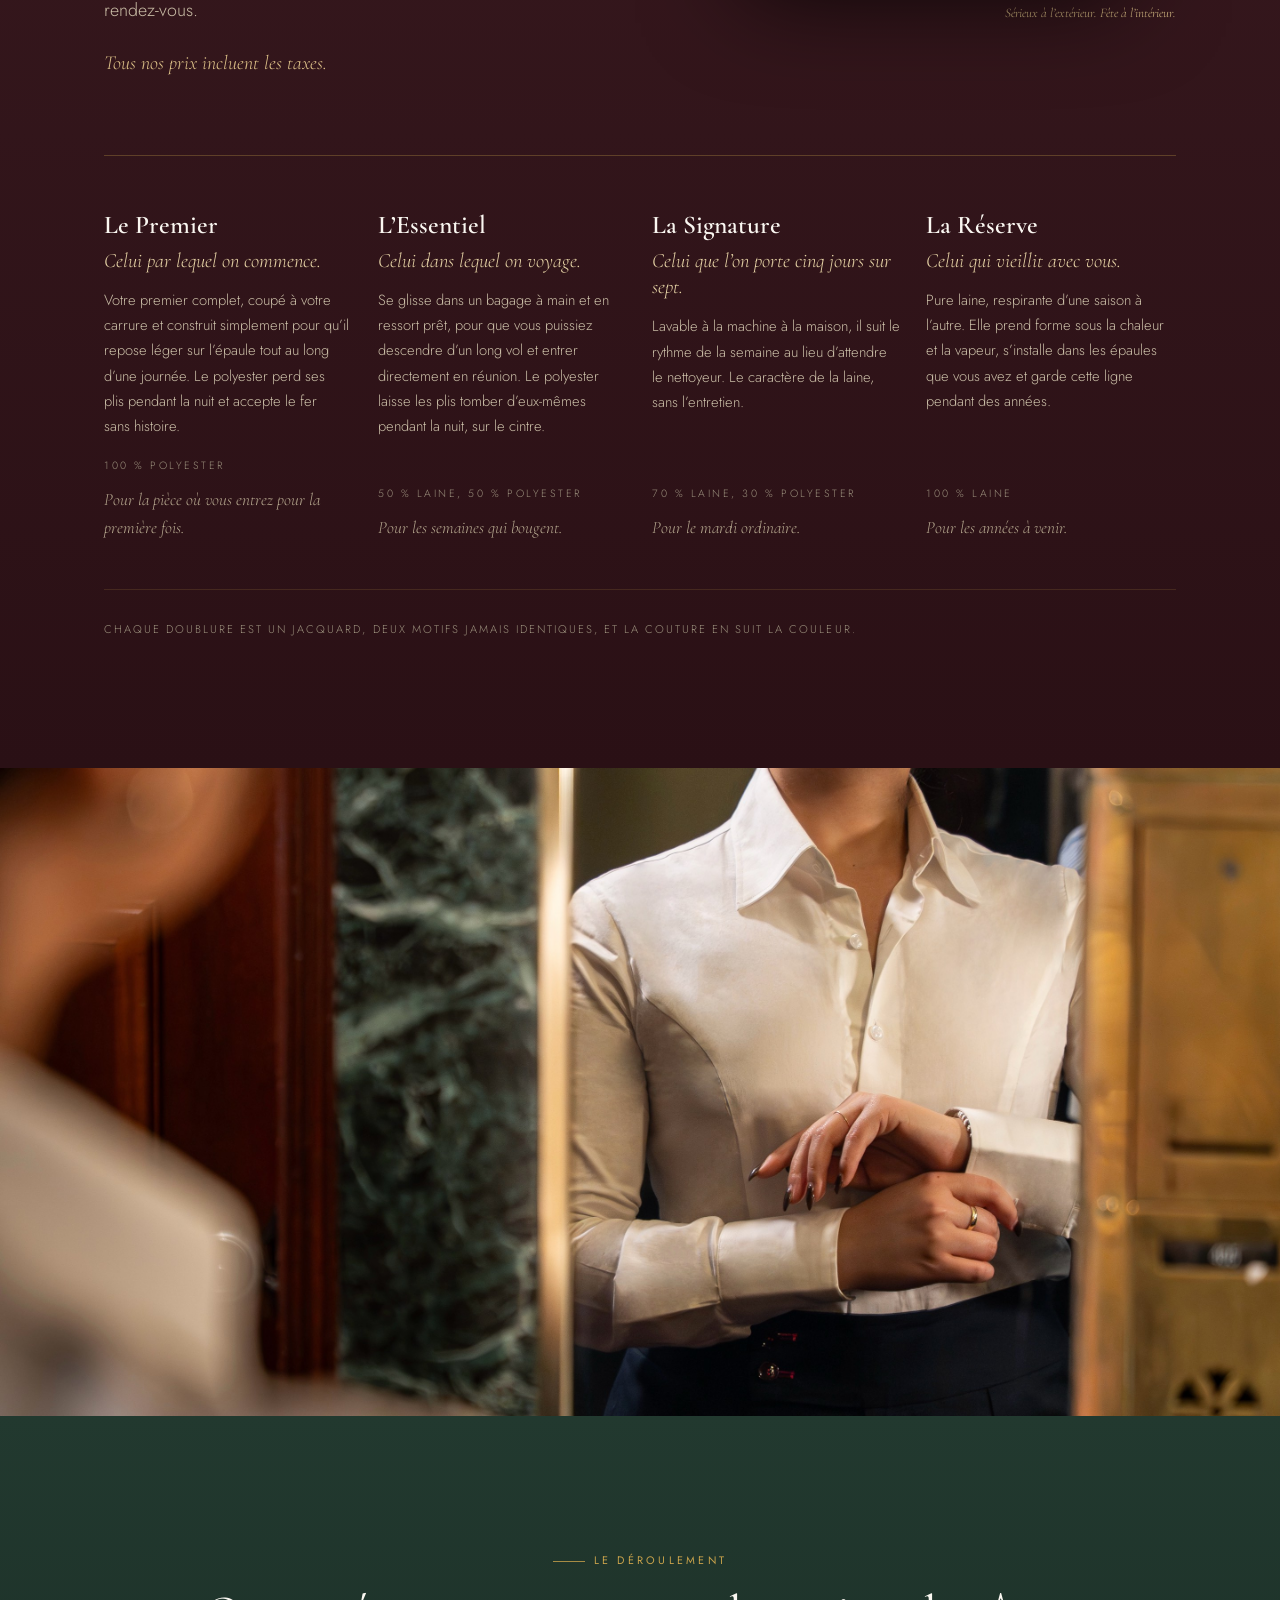
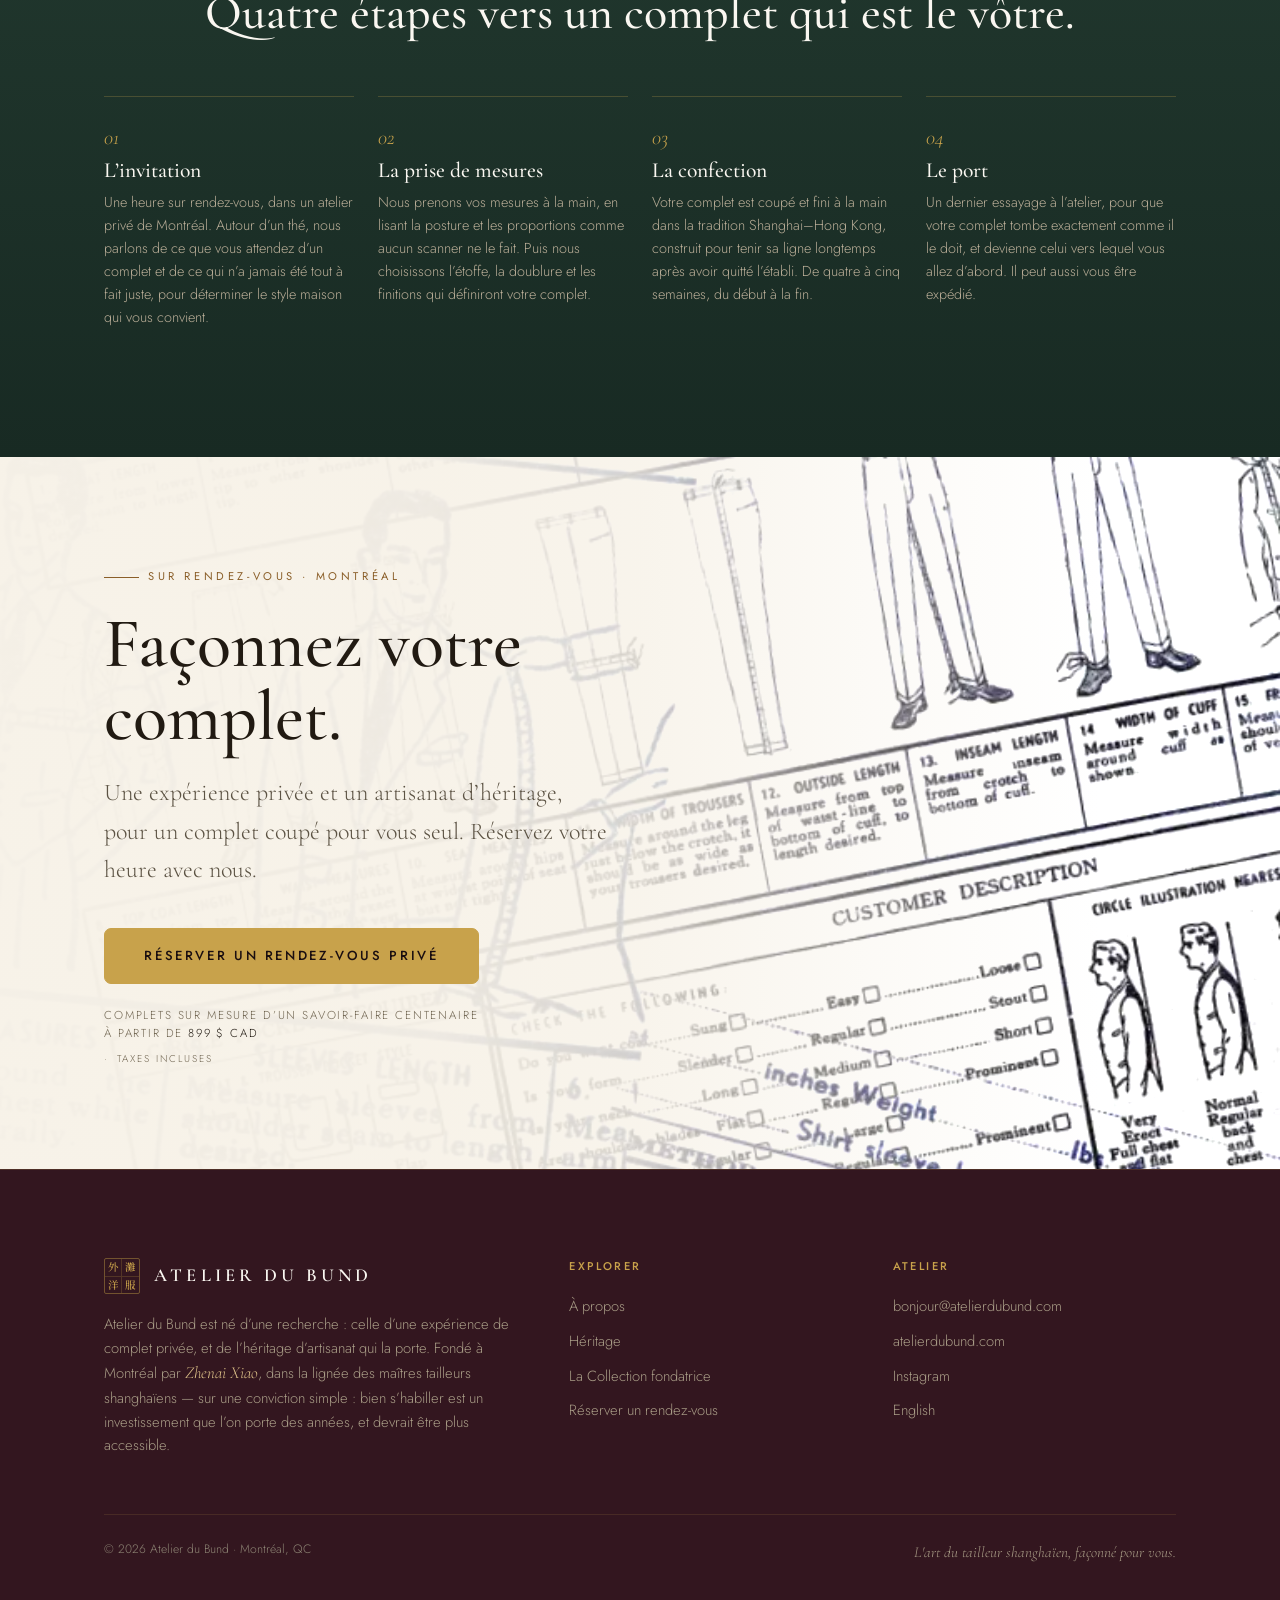
==== commit 454db258: "French price line: price on its own line, tighter stack, one-line button Desktop: the French price l" ====
--- a/fr/index.html
+++ b/fr/index.html
@@ -10,7 +10,7 @@
 <link href="https://fonts.googleapis.com" rel="preconnect"/>
 <link crossorigin="" href="https://fonts.gstatic.com" rel="preconnect"/>
 <link href="https://fonts.googleapis.com/css2?family=Cormorant+Garamond:ital,wght@0,400;0,500;0,600;1,400;1,500;1,600&amp;family=Jost:wght@300;400;500&amp;family=Noto+Serif+TC:wght@500;600&amp;display=swap" rel="stylesheet"/>
-<link href="/assets/styles.css?v=20261011e" rel="stylesheet"/>
+<link href="/assets/styles.css?v=20261011f" rel="stylesheet"/>
 <!-- Language alternates -->
 <link href="https://atelierdubund.com/fr/" rel="canonical"/>
 <link href="https://atelierdubund.com/" hreflang="en-CA" rel="alternate"/>
@@ -390,7 +390,7 @@
 <div class="adb-reserve__actions">
 <a class="adb-reserve__btn" href="https://cal.com/atelierdubund/appointment" rel="noopener noreferrer" target="_blank">Réserver un rendez-vous privé</a>
 <span class="adb-reserve__pricegroup">
-<span class="adb-reserve__note"><span class="adb-reserve__line">Complets sur mesure</span> <span class="adb-reserve__line">d’un savoir-⁠faire centenaire<span class="adb-reserve__sep">,</span></span> <span class="adb-reserve__line">à partir de <span>899 $ CAD</span></span></span>
+<span class="adb-reserve__note"><span class="adb-reserve__line">Complets sur mesure</span> <span class="adb-reserve__line">d’un savoir-⁠faire centenaire</span> <span class="adb-reserve__line">à partir de <span>899 $ CAD</span></span></span>
 <span class="adb-reserve__tax">Taxes incluses</span>
 </span>
 </div>
@@ -435,7 +435,7 @@
 </footer>
 <!-- ============ MOBILE STICKY BOOK BAR ============ -->
 <a class="adb-mobilecta" href="https://cal.com/atelierdubund/appointment" id="adbMobileCta" rel="noopener noreferrer" target="_blank">Réserver un rendez-vous privé</a>
-<script src="/assets/i18n-fr.js?v=20261011e"></script>
+<script src="/assets/i18n-fr.js?v=20261011f"></script>
 <script src="/assets/main.js?v=20260820b"></script>
 </body>
 </html>
--- a/assets/styles.css
+++ b/assets/styles.css
@@ -535,10 +535,13 @@
 .adb-reserve__btn:hover{background:#e0c48a;border-color:#e0c48a;color:#1a0e10}
 .adb-reserve__note{font-family:'Jost',sans-serif;font-size:.72rem;letter-spacing:.16em;text-transform:uppercase;color:#6f6450}
 .adb-reserve__note span{color:#211a12}
-/* The French price line is three phrases. They run as one line here; on a phone
-   they stack a blank line apart (see the mobile block). Only the price itself
-   takes the dark ink. */
-.adb-reserve__note .adb-reserve__line,.adb-reserve__note .adb-reserve__sep{color:inherit}
+/* The French price line is three phrases. Here the price starts its own line;
+   on a phone every phrase does (see the mobile block). The note takes the full
+   row, so Taxes incluses sits under the price, not beside the first line. Only
+   the price itself takes the dark ink. */
+.adb-reserve__note .adb-reserve__line{color:inherit}
+.adb-reserve__line:last-child{display:block}
+:lang(fr) .adb-reserve__note{flex-basis:100%}
 .adb-reserve__pricegroup{display:flex;align-items:baseline;gap:.5rem;flex-wrap:wrap}
 .adb-reserve__tax{font-family:'Jost',sans-serif;font-size:.62rem;letter-spacing:.2em;text-transform:uppercase;color:#6f6450}
 
@@ -681,9 +684,9 @@
   .adb-hero .adb-eyebrow{font-size:.7rem}
   .adb-hero__inner{transform:translateY(5vh)}
   .adb-reserve__line{display:block}
-  /* full width, so Taxes incluses stays under the price instead of beside line one */
-  :lang(fr) .adb-reserve__note{flex-basis:100%}
-  .adb-reserve__line + .adb-reserve__line{margin-top:1.6em;margin-top:1lh}
-  .adb-reserve__sep{display:none}
+  .adb-reserve__line + .adb-reserve__line{margin-top:.5em}
+  /* Réserver un rendez-vous privé holds one line in the button: less side
+     padding, and below about 386px the type follows the screen width. */
+  :lang(fr) .adb-reserve__btn{padding-inline:1.25em;white-space:nowrap;font-size:min(.82rem,3.4vw)}
   .adb-footer__base{gap:.6rem}
 }
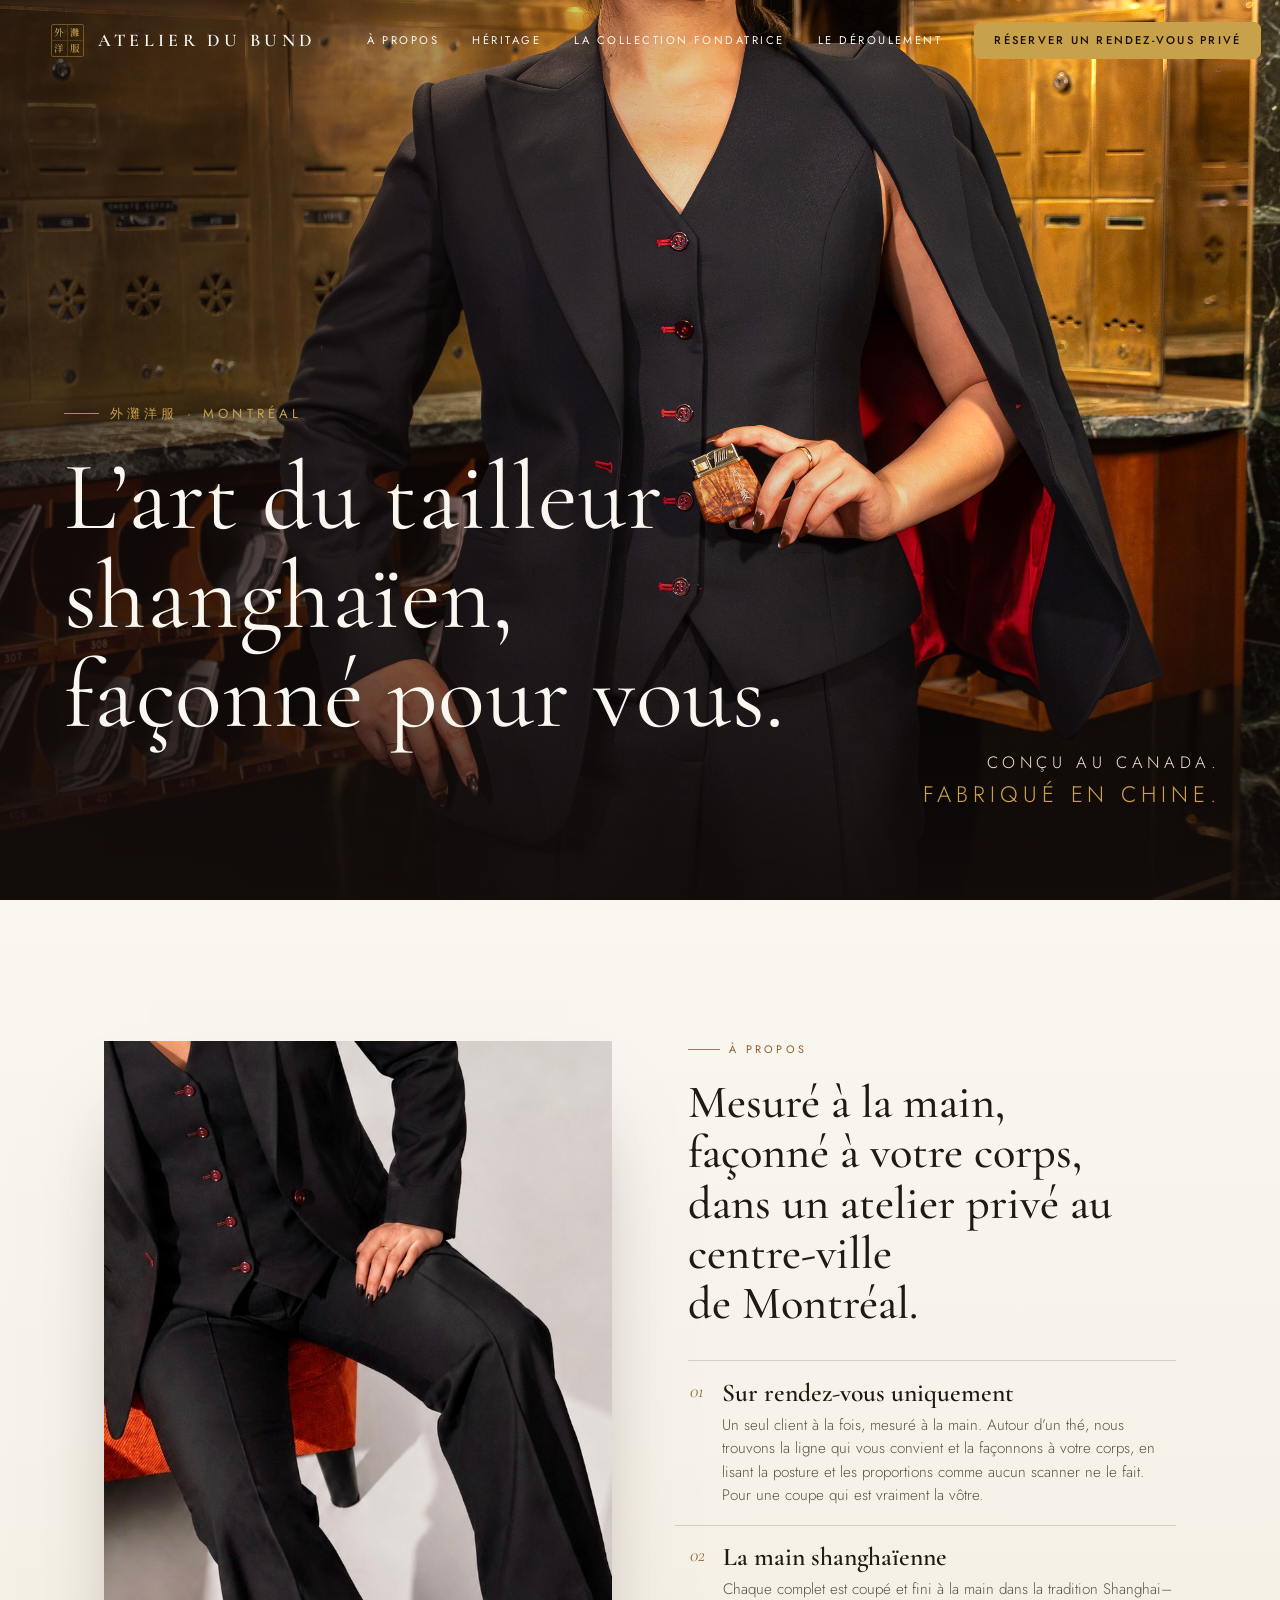
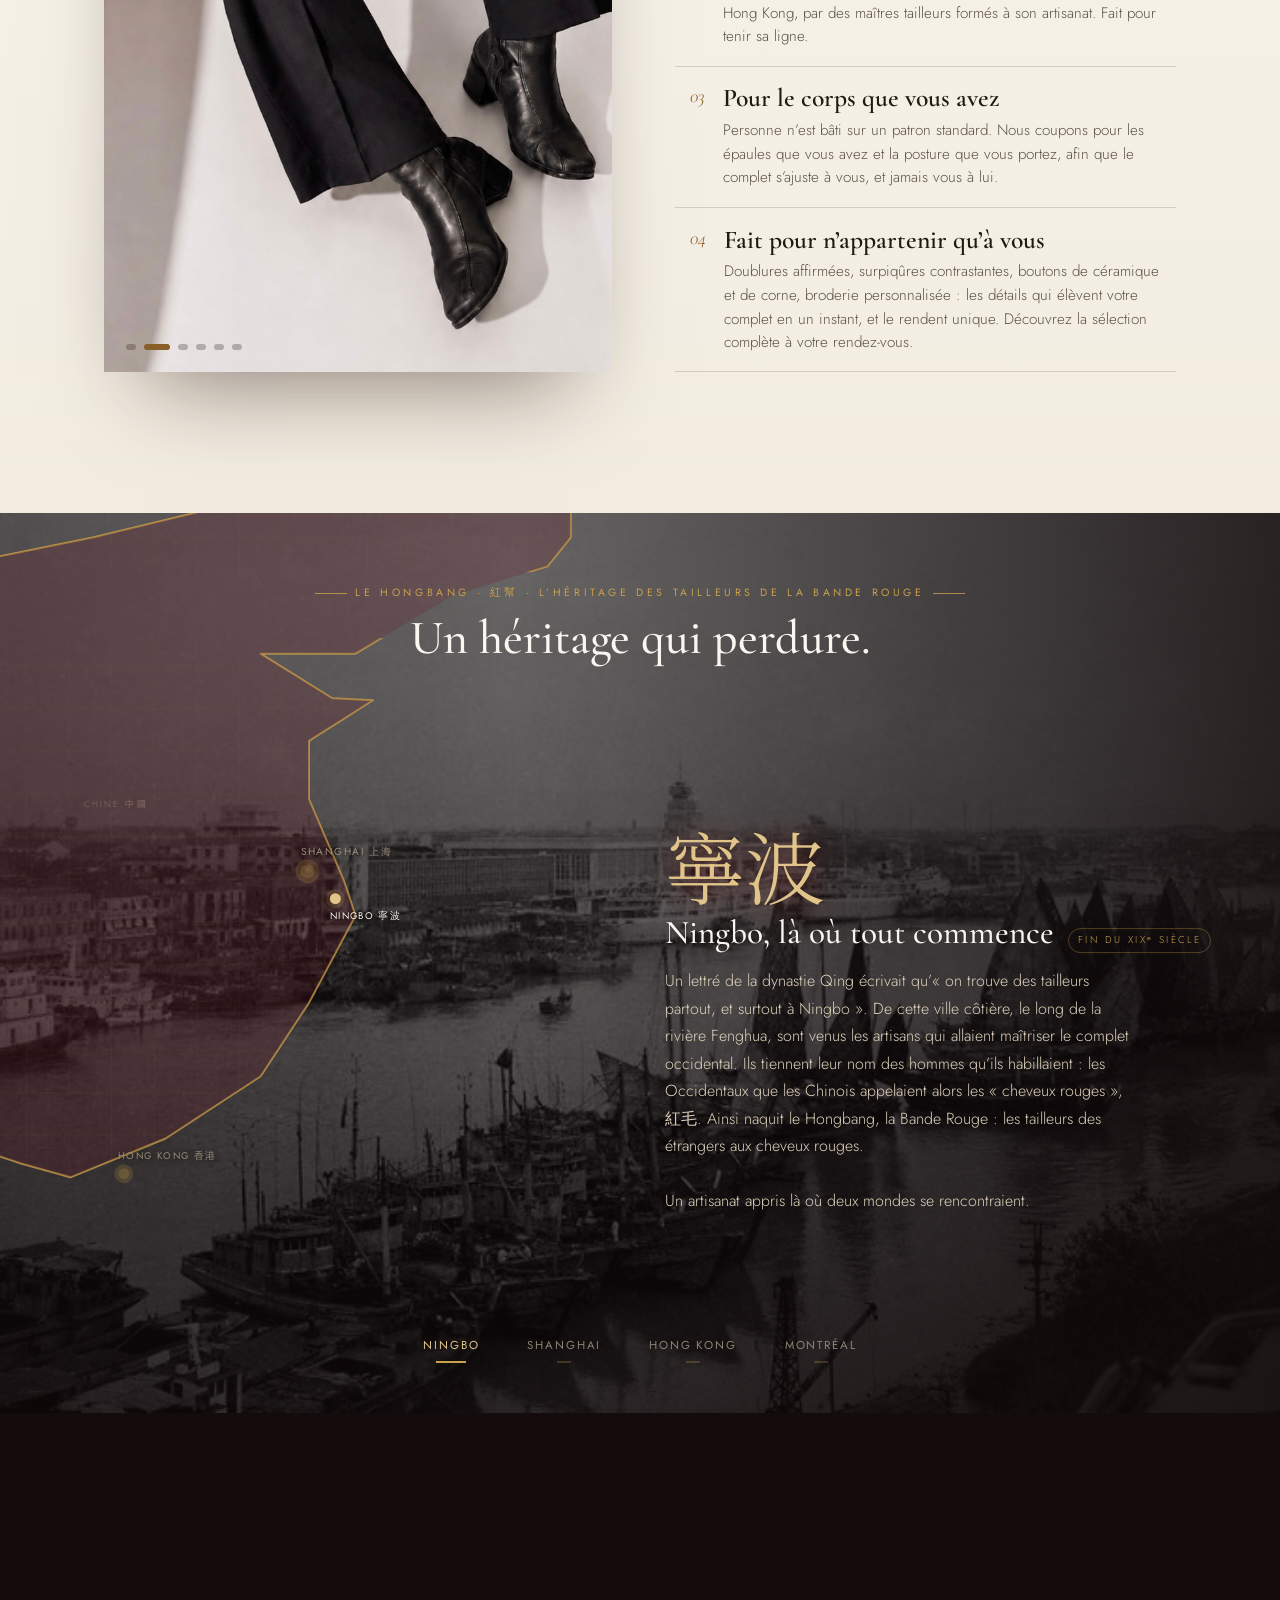
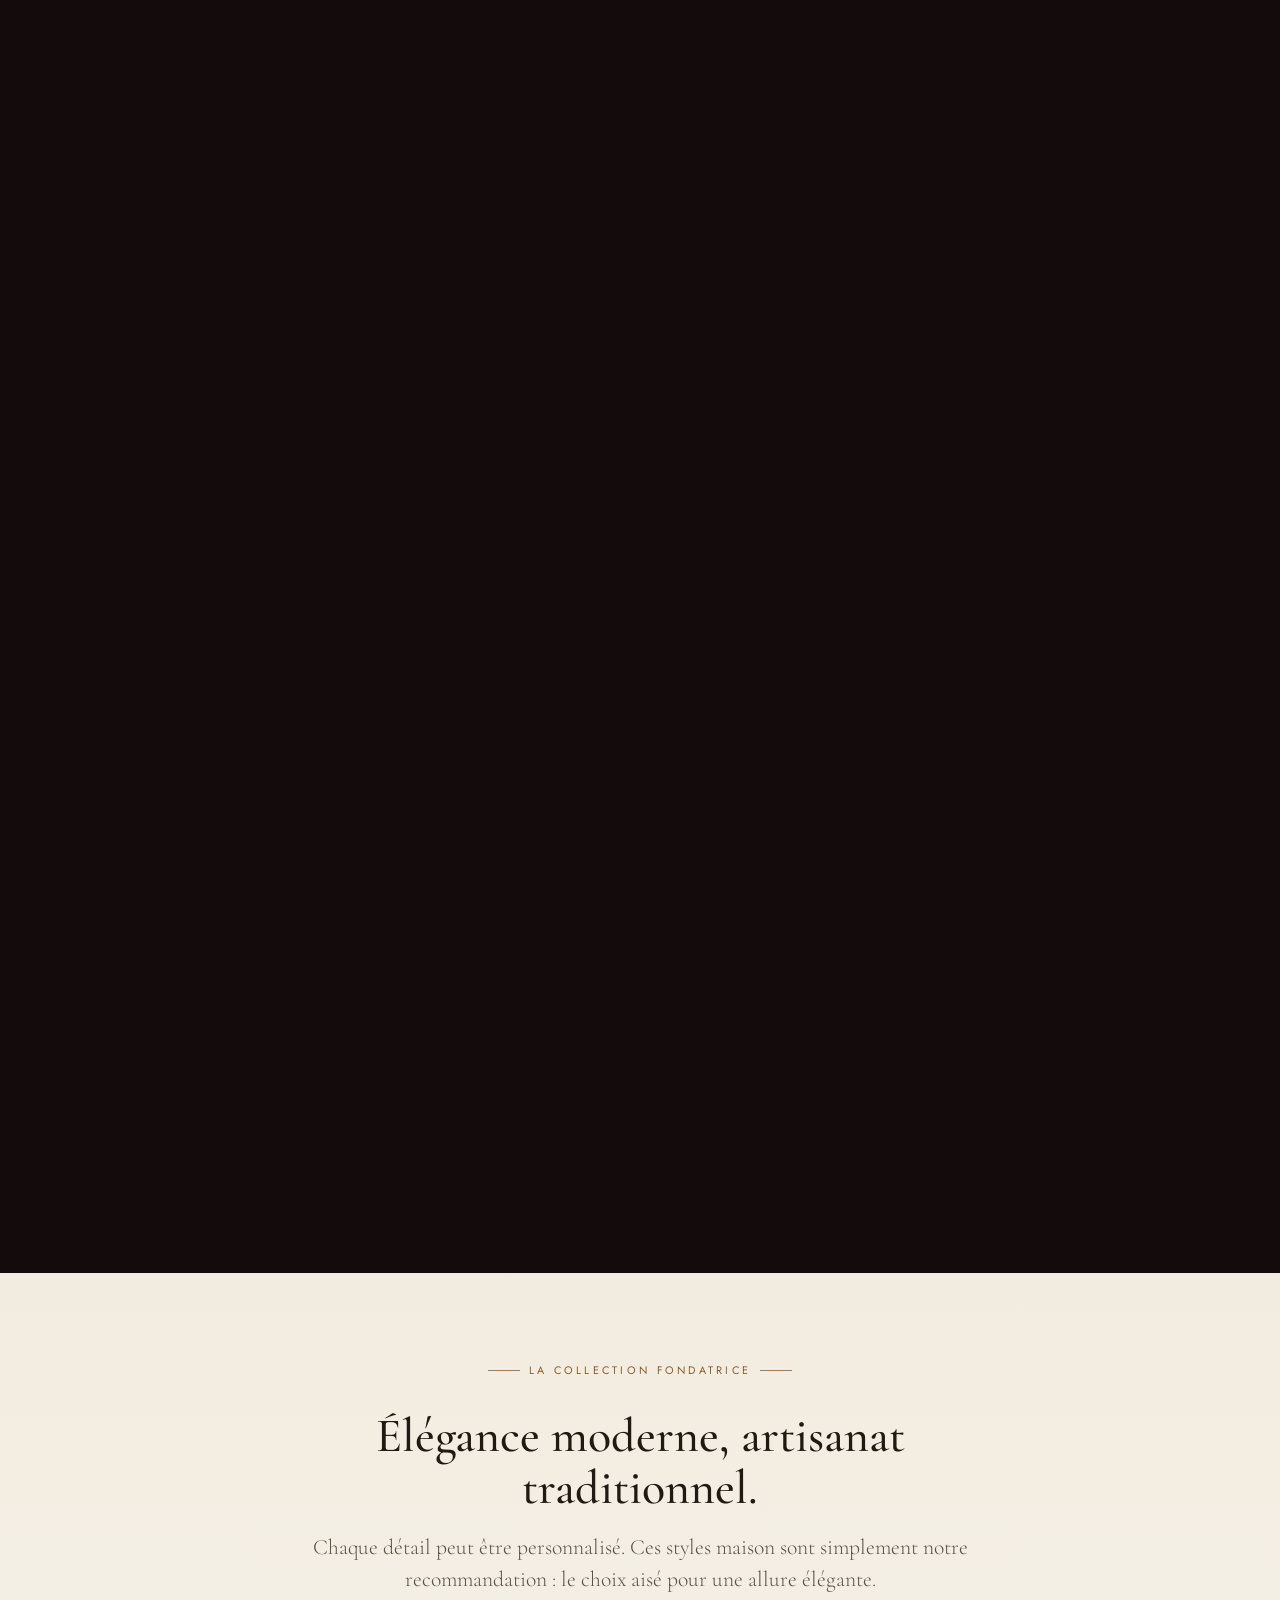
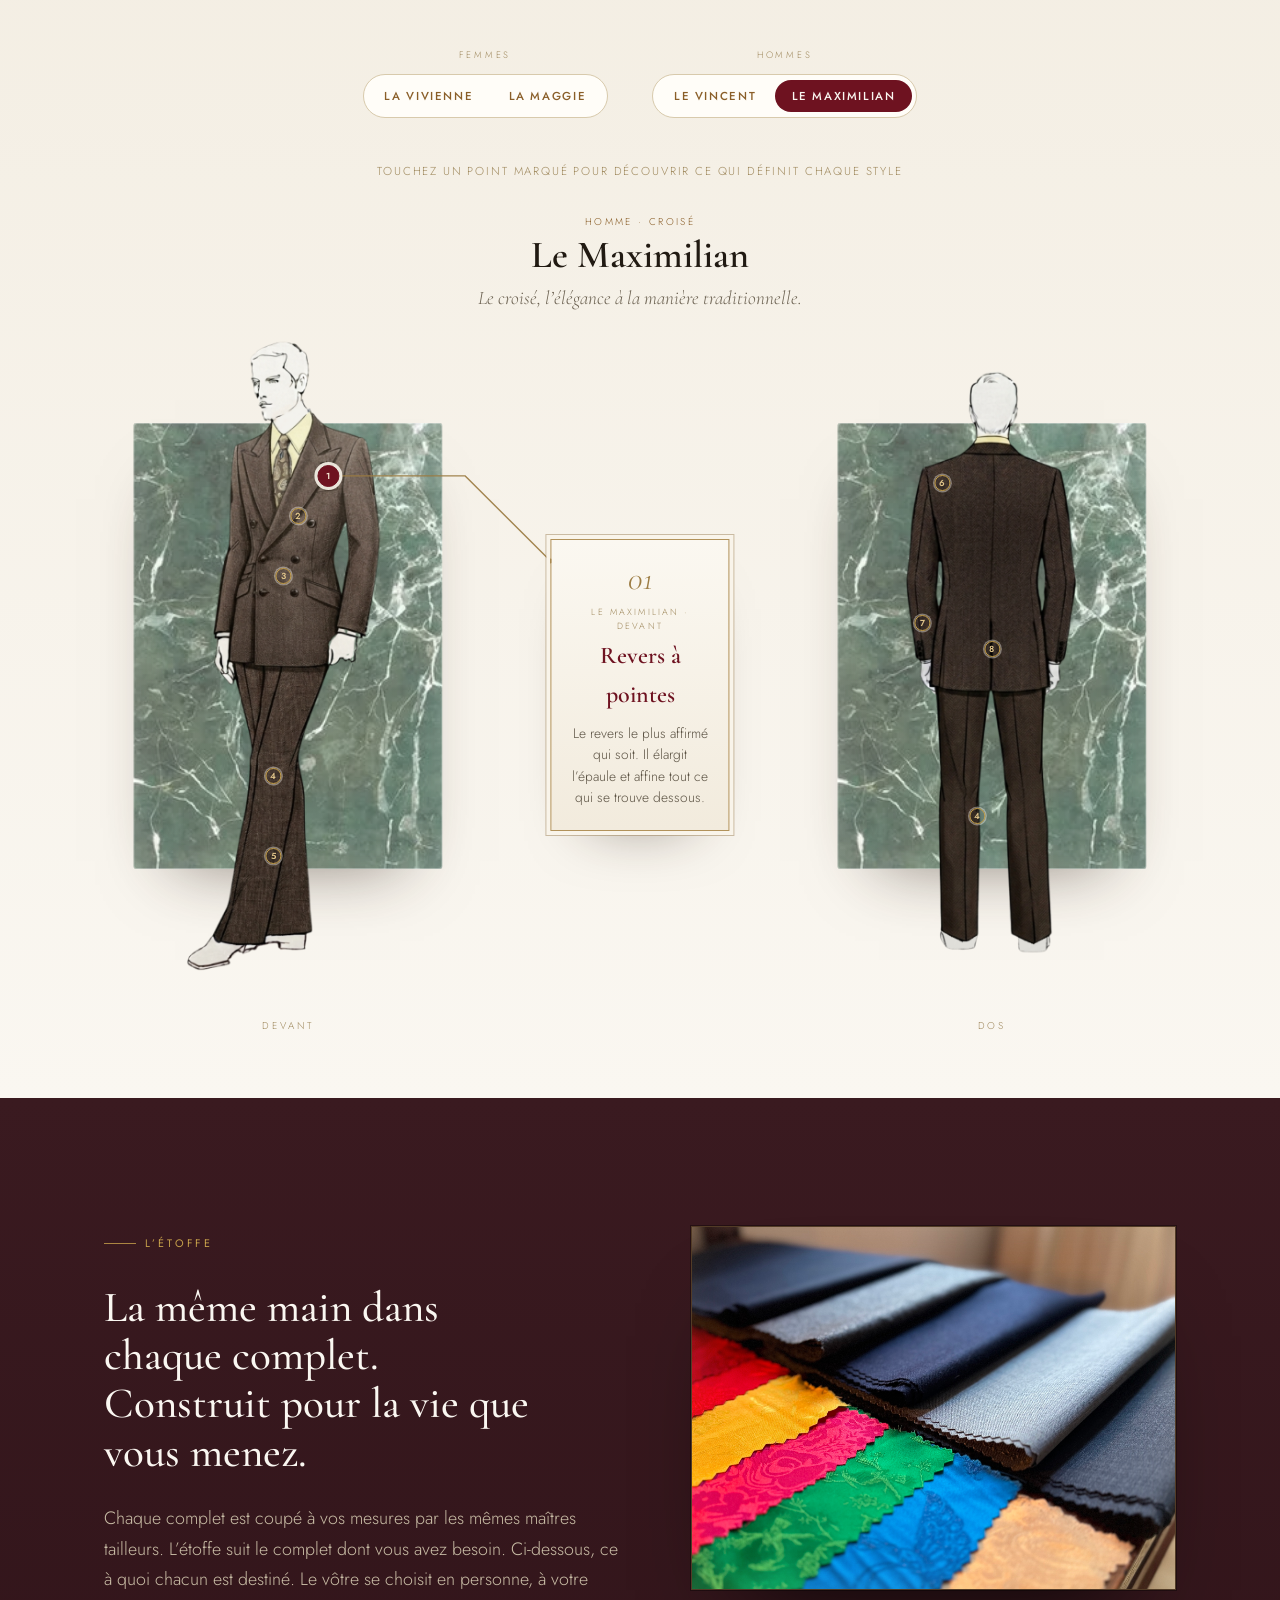
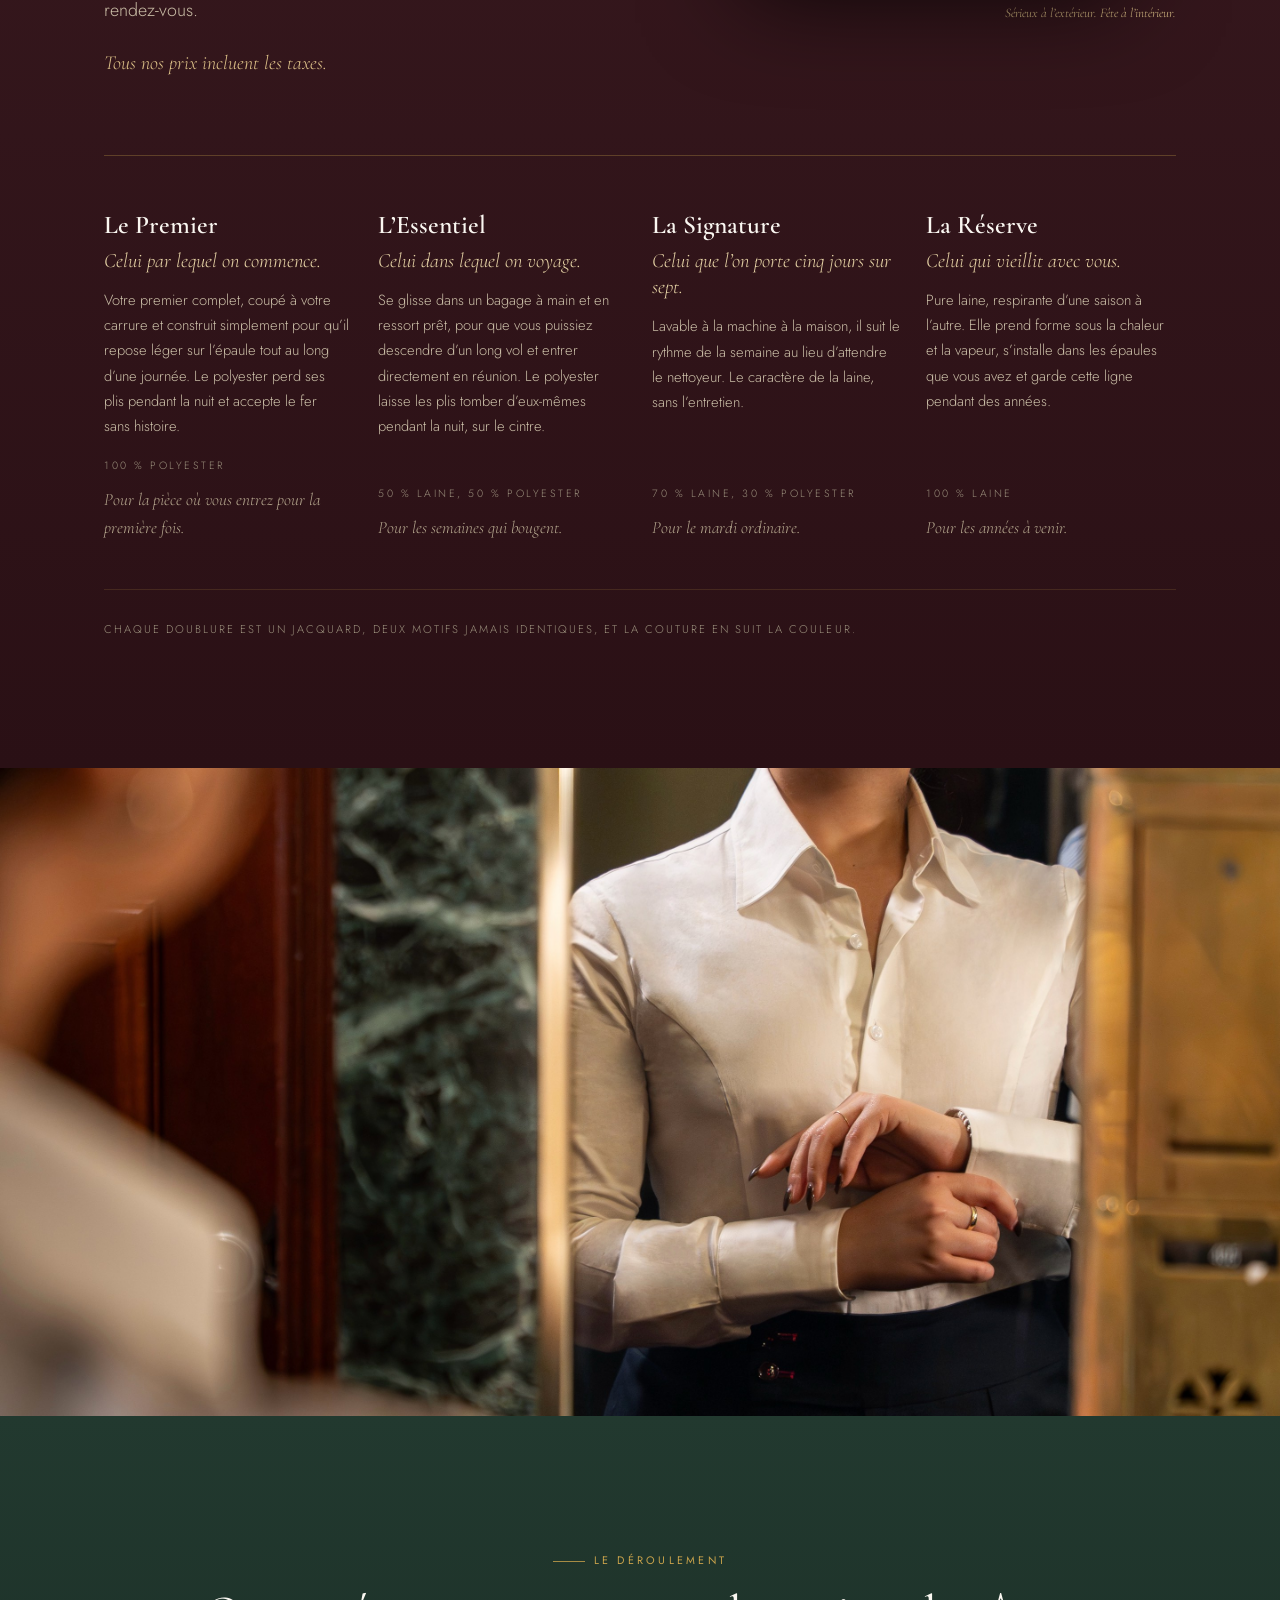
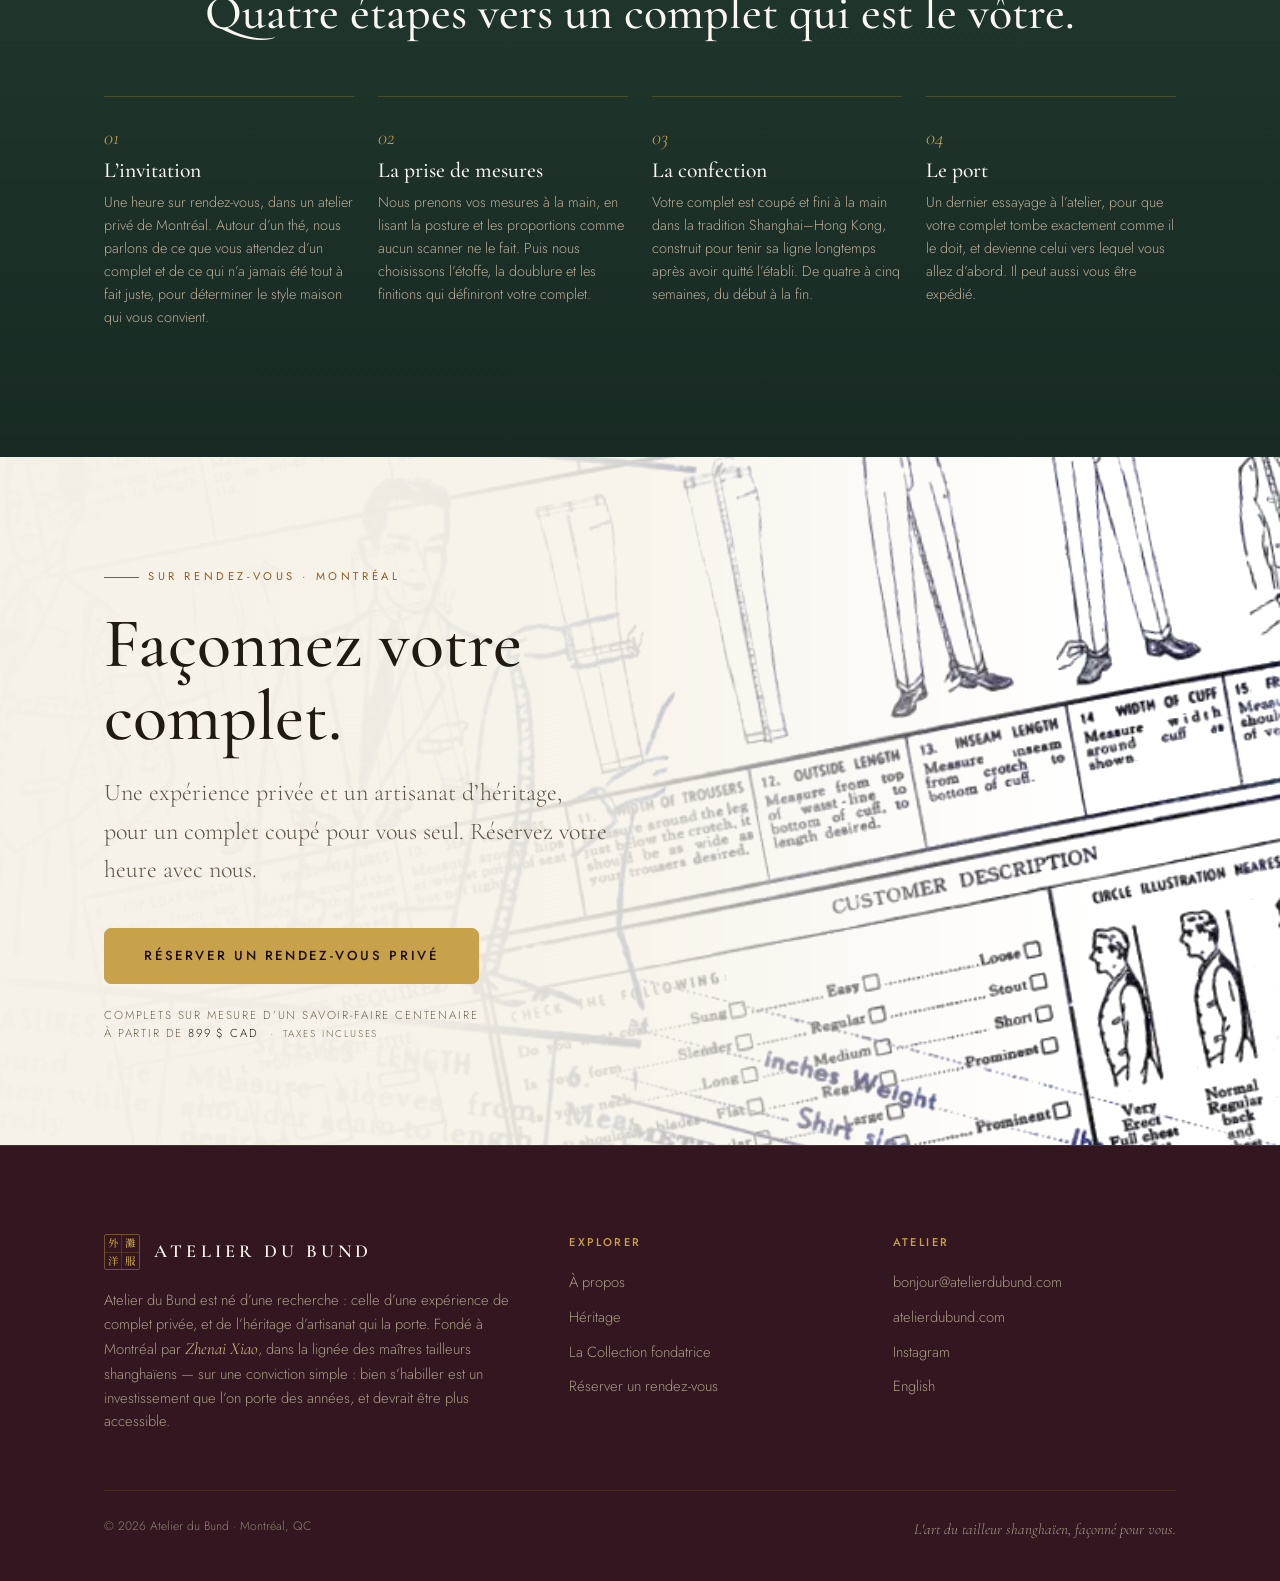
==== commit 36a43462: "Put the tax on the price's line, and the booking button on one line The price group now flows as one" ====
--- a/fr/index.html
+++ b/fr/index.html
@@ -10,7 +10,7 @@
 <link href="https://fonts.googleapis.com" rel="preconnect"/>
 <link crossorigin="" href="https://fonts.gstatic.com" rel="preconnect"/>
 <link href="https://fonts.googleapis.com/css2?family=Cormorant+Garamond:ital,wght@0,400;0,500;0,600;1,400;1,500;1,600&amp;family=Jost:wght@300;400;500&amp;family=Noto+Serif+TC:wght@500;600&amp;display=swap" rel="stylesheet"/>
-<link href="/assets/styles.css?v=20261011f" rel="stylesheet"/>
+<link href="/assets/styles.css?v=20261011g" rel="stylesheet"/>
 <!-- Language alternates -->
 <link href="https://atelierdubund.com/fr/" rel="canonical"/>
 <link href="https://atelierdubund.com/" hreflang="en-CA" rel="alternate"/>
--- a/assets/styles.css
+++ b/assets/styles.css
@@ -535,15 +535,15 @@
 .adb-reserve__btn:hover{background:#e0c48a;border-color:#e0c48a;color:#1a0e10}
 .adb-reserve__note{font-family:'Jost',sans-serif;font-size:.72rem;letter-spacing:.16em;text-transform:uppercase;color:#6f6450}
 .adb-reserve__note span{color:#211a12}
-/* The French price line is three phrases. Here the price starts its own line;
-   on a phone every phrase does (see the mobile block). The note takes the full
-   row, so Taxes incluses sits under the price, not beside the first line. Only
-   the price itself takes the dark ink. */
+/* The price line is phrases in spans, and it flows as one run of text with the
+   tax at its end, so the tax always follows the price on its line. The breaks
+   come from the spans, never a <br>: French starts the price on a new line
+   everywhere, and on a phone every phrase starts one (see the mobile block).
+   Only the price itself takes the dark ink. */
 .adb-reserve__note .adb-reserve__line{color:inherit}
-.adb-reserve__line:last-child{display:block}
-:lang(fr) .adb-reserve__note{flex-basis:100%}
-.adb-reserve__pricegroup{display:flex;align-items:baseline;gap:.5rem;flex-wrap:wrap}
-.adb-reserve__tax{font-family:'Jost',sans-serif;font-size:.62rem;letter-spacing:.2em;text-transform:uppercase;color:#6f6450}
+:lang(fr) .adb-reserve__line:last-child::before{content:'\A';white-space:pre}
+.adb-reserve__pricegroup{font-size:.72rem}
+.adb-reserve__tax{font-family:'Jost',sans-serif;font-size:.62rem;letter-spacing:.2em;text-transform:uppercase;color:#6f6450;margin-left:.5rem;white-space:nowrap}
 
 /* ---------- Footer ---------- */
 .adb-footer{background:#33161f;border-top:1px solid rgba(200,162,75,.18);padding-block:clamp(3.5rem,7vw,5.5rem) 2.5rem;color:#b9ad97}
@@ -683,10 +683,12 @@
   .adb-hero__origin-designed,.adb-hero__origin-made{margin-right:0}
   .adb-hero .adb-eyebrow{font-size:.7rem}
   .adb-hero__inner{transform:translateY(5vh)}
-  .adb-reserve__line{display:block}
-  .adb-reserve__line + .adb-reserve__line{margin-top:.5em}
-  /* Réserver un rendez-vous privé holds one line in the button: less side
-     padding, and below about 386px the type follows the screen width. */
-  :lang(fr) .adb-reserve__btn{padding-inline:1.25em;white-space:nowrap;font-size:min(.82rem,3.4vw)}
+  .adb-reserve__line + .adb-reserve__line::before{content:'\A';white-space:pre}
+  .adb-reserve__pricegroup{line-height:2.1}
+  /* The booking button holds one line: less side padding, and on the narrowest
+     phones the type follows the screen width (below about 350px in English,
+     386px in French, which runs longer). */
+  .adb-reserve__btn{padding-inline:1.25em;white-space:nowrap;font-size:min(.82rem,3.7vw)}
+  :lang(fr) .adb-reserve__btn{font-size:min(.82rem,3.4vw)}
   .adb-footer__base{gap:.6rem}
 }
